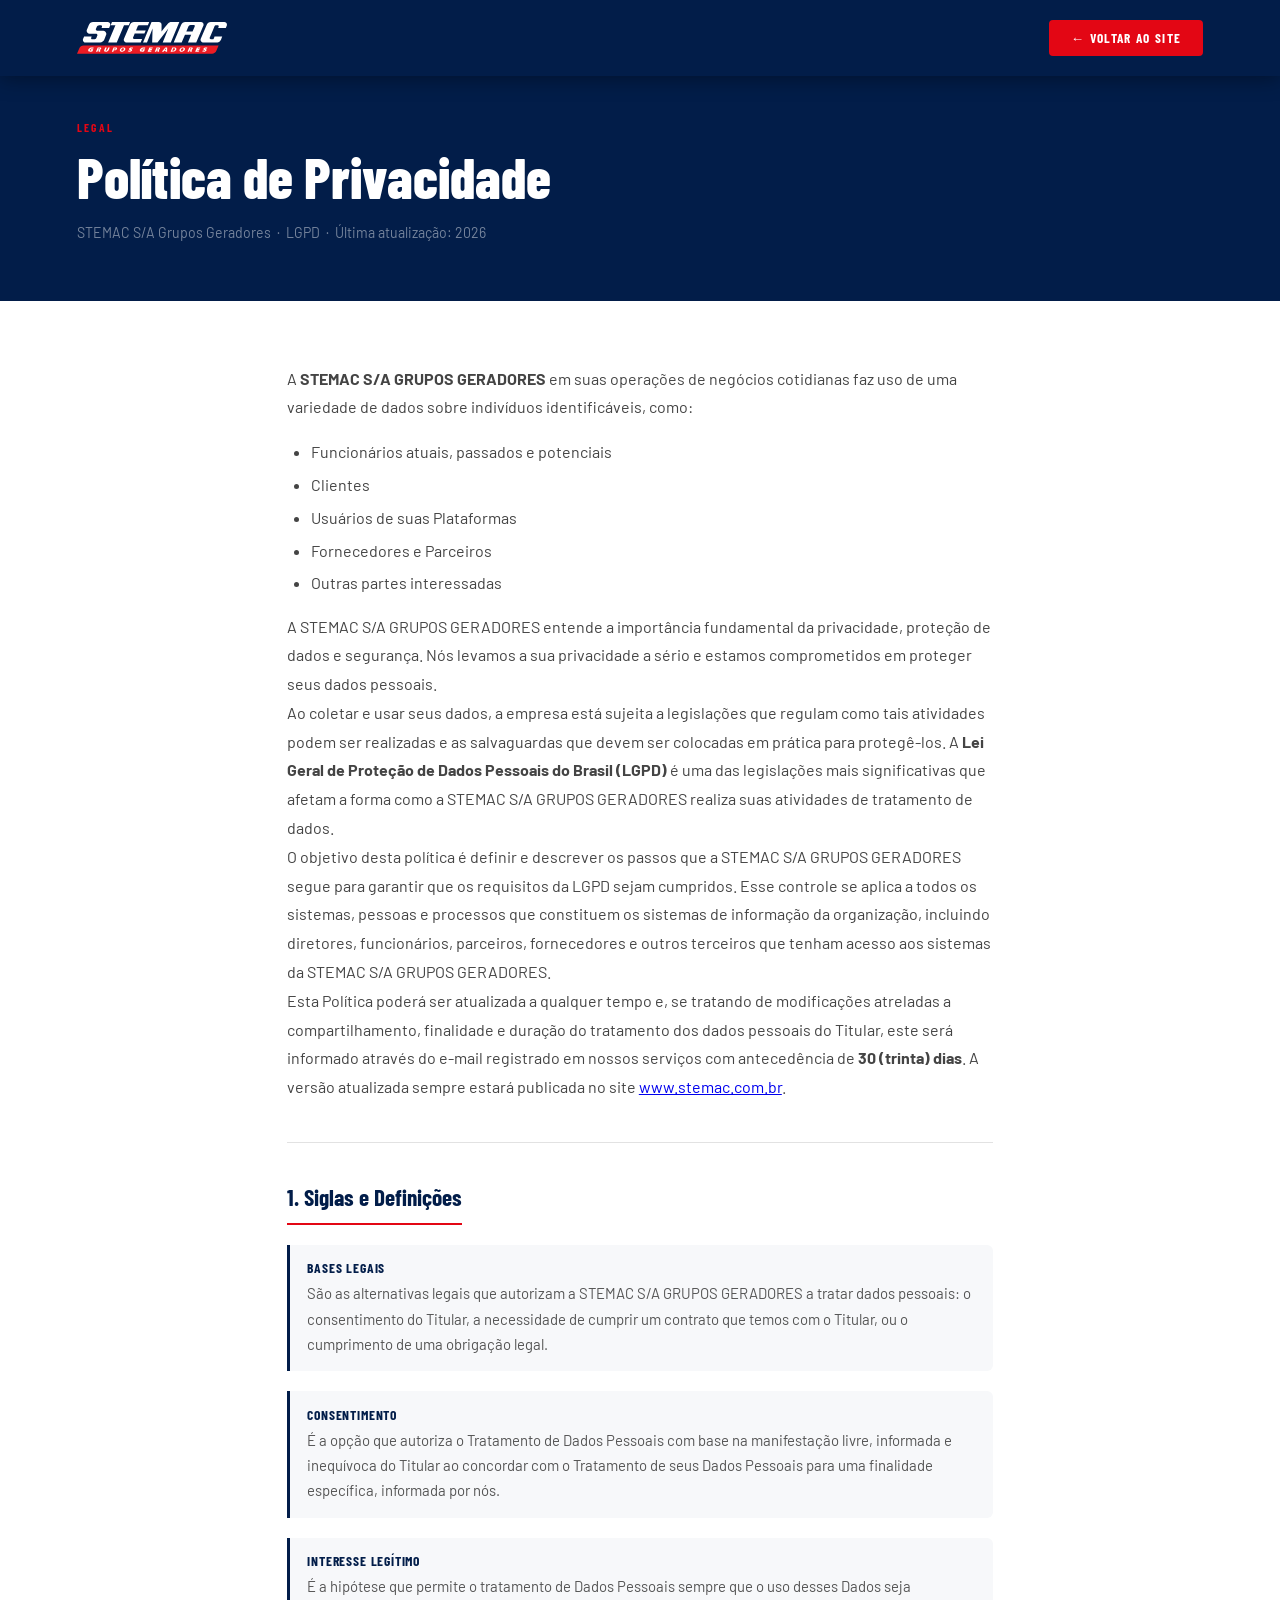
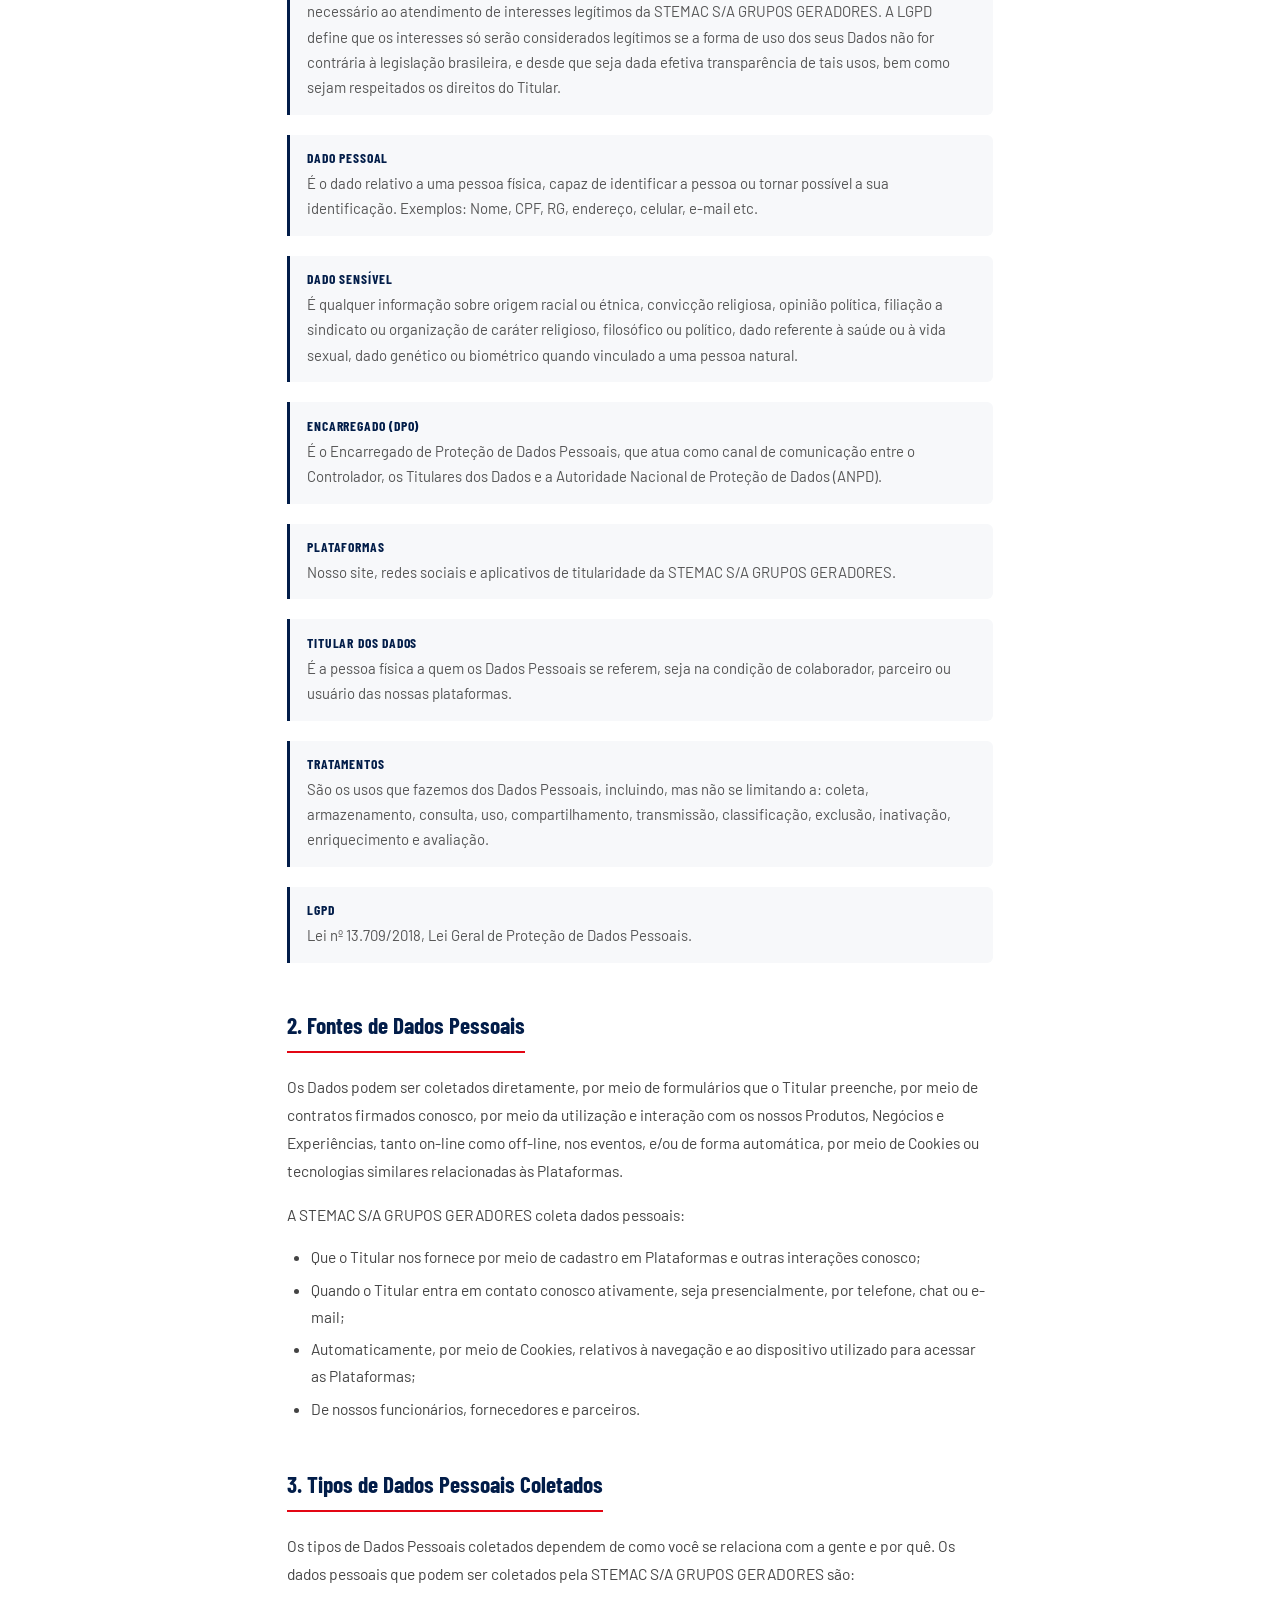
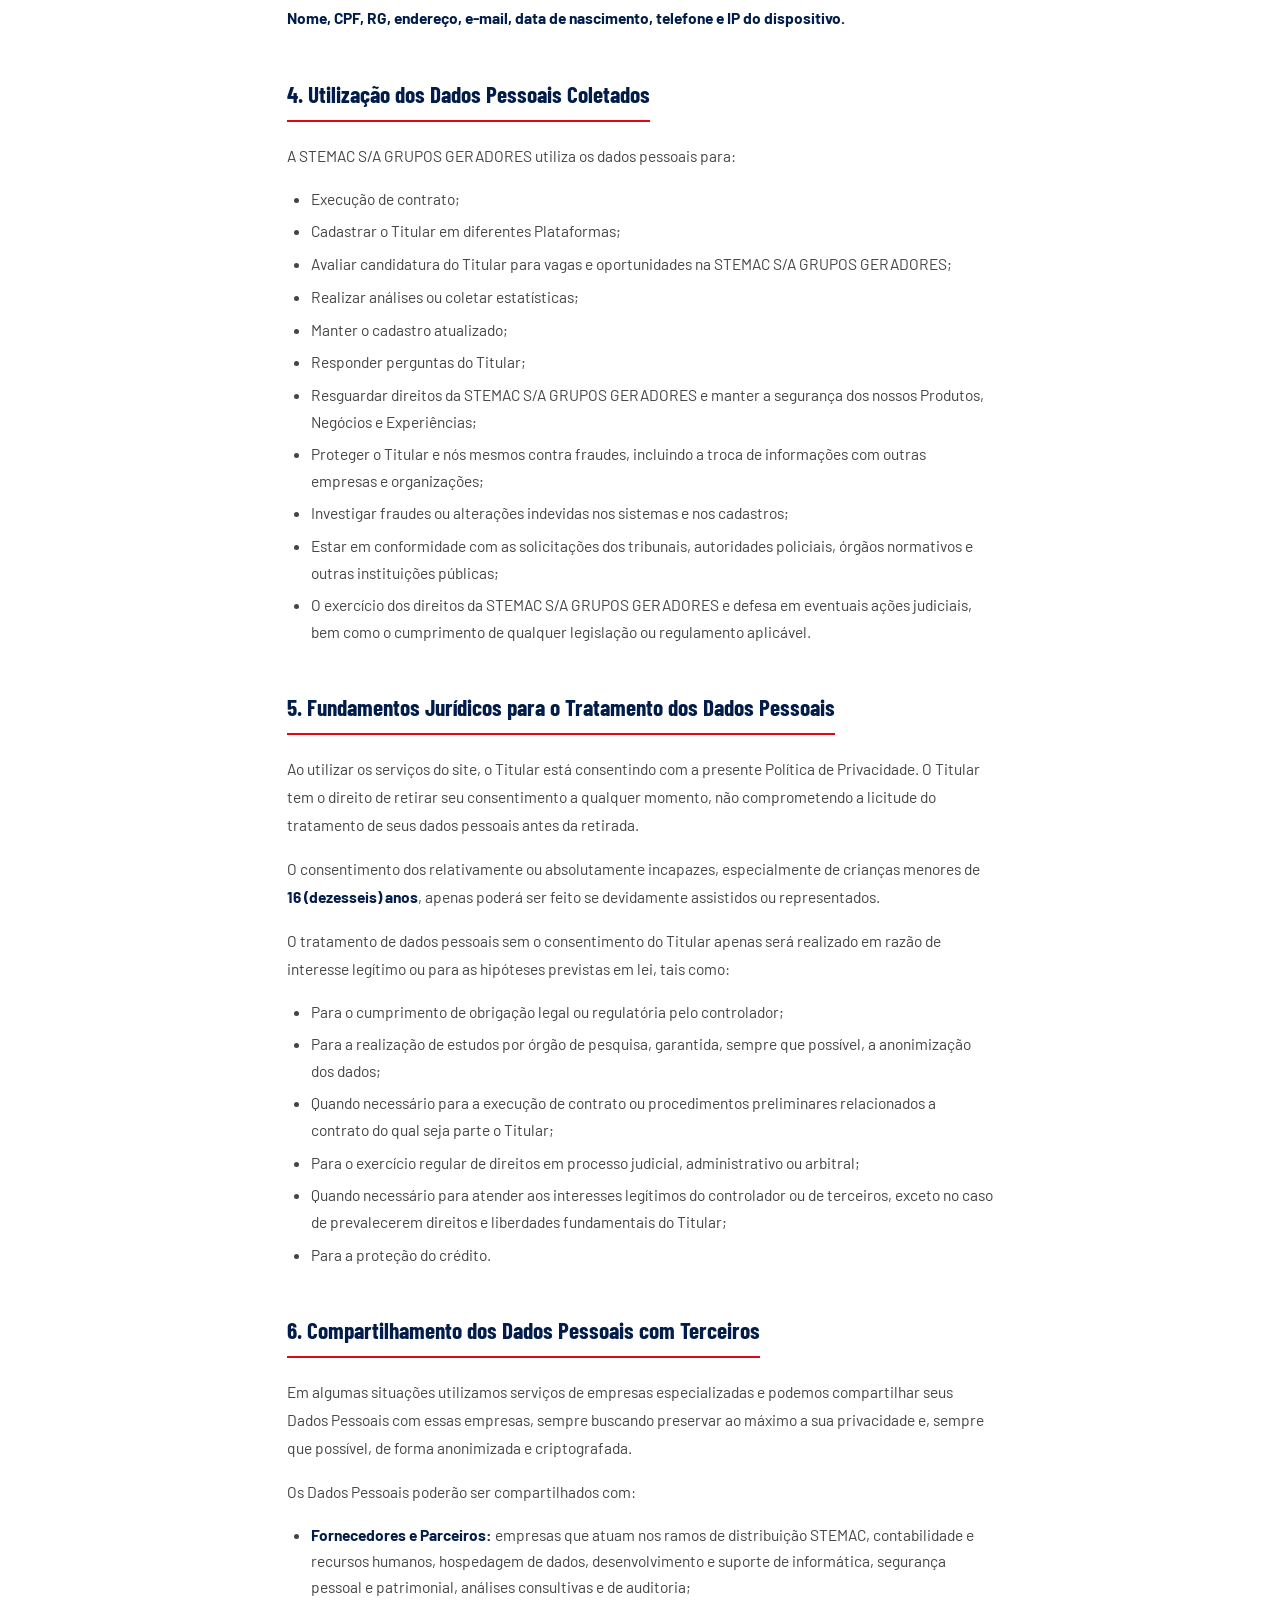
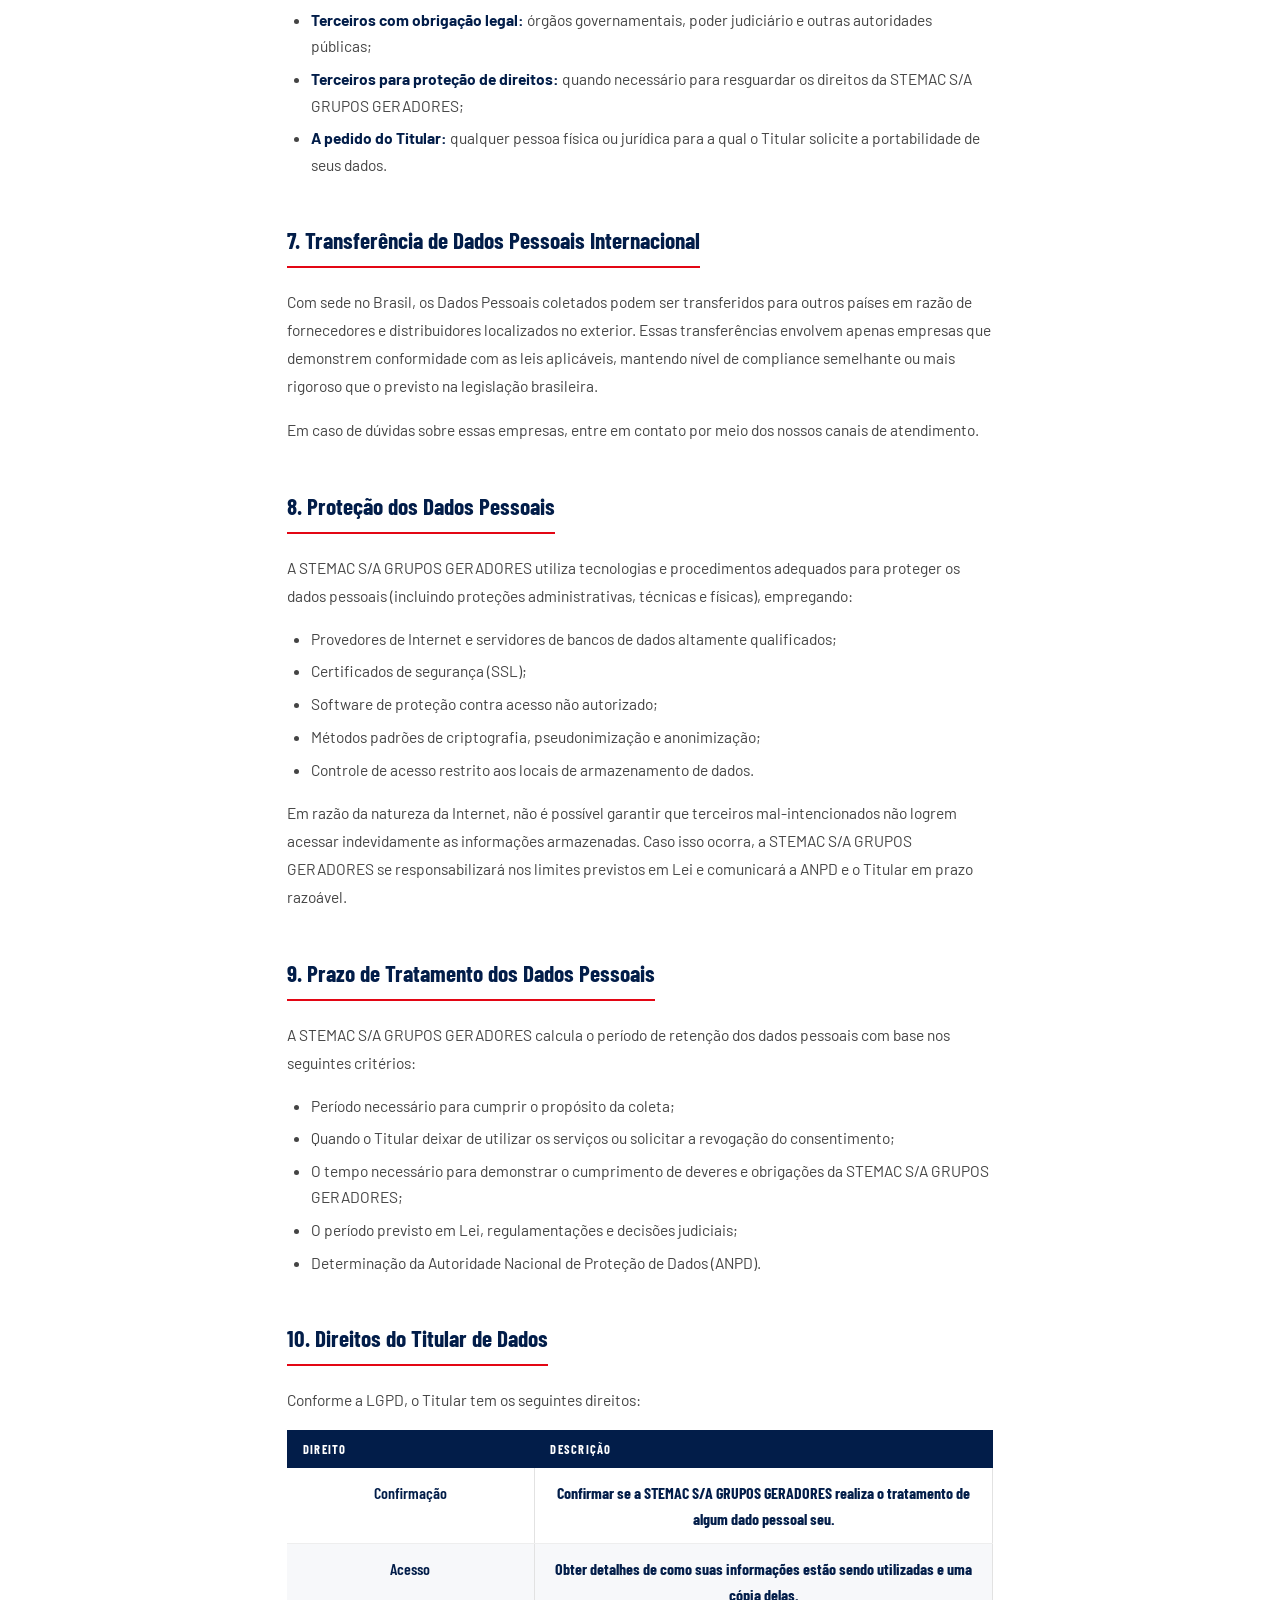
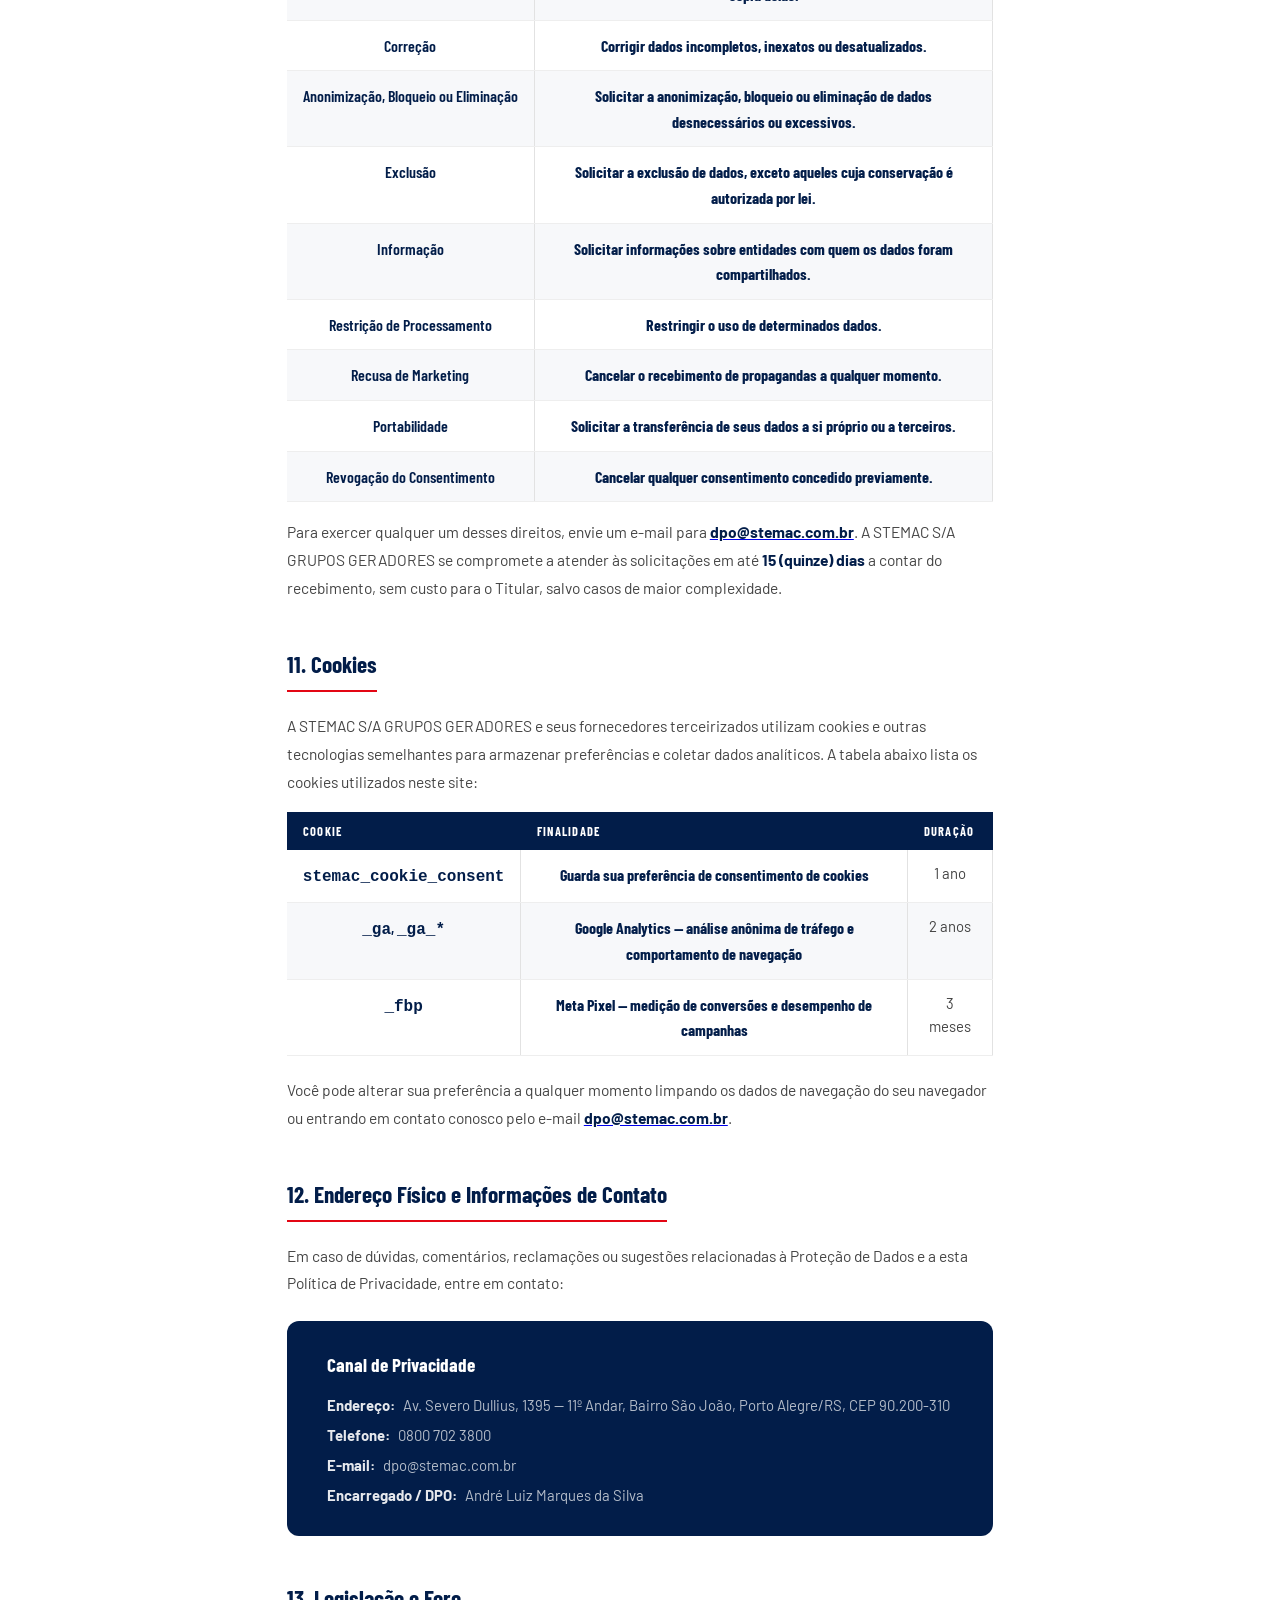
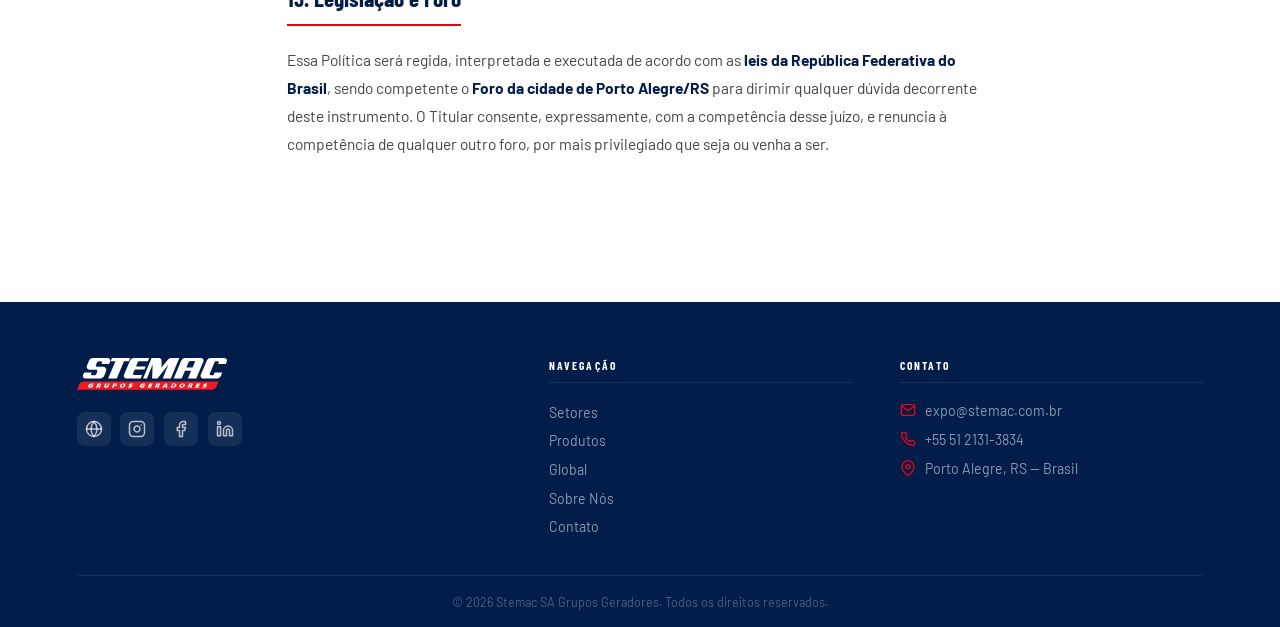
==== privacy-policy.html @ 6e77a03f "feat: add cookie consent banner, privacy policy page and UI refinements - Cookie consent banner (mul" ====
<!DOCTYPE html>
<html lang="pt-BR">
<head>
<meta charset="UTF-8"/>
<meta name="viewport" content="width=device-width,initial-scale=1.0"/>
<title>Política de Privacidade — Stemac SA Grupos Geradores</title>
<link rel="preconnect" href="https://fonts.googleapis.com"/>
<link rel="preconnect" href="https://fonts.gstatic.com" crossorigin/>
<link href="https://fonts.googleapis.com/css2?family=Barlow+Condensed:wght@400;600;700;800;900&family=Barlow:wght@300;400;500;600&display=swap" rel="stylesheet"/>
<link rel="stylesheet" href="styles.css"/>
<style>
  /* Privacy page specific styles */
  .pp-hero {
    background: var(--navy);
    padding: 120px 6% 60px;
  }
  .pp-hero-label {
    font-family: var(--fd);
    font-size: .72rem;
    font-weight: 700;
    letter-spacing: .2em;
    text-transform: uppercase;
    color: var(--red);
    margin-bottom: .75rem;
  }
  .pp-hero h1 {
    font-family: var(--fd);
    font-size: clamp(2rem, 5vw, 3.5rem);
    font-weight: 800;
    color: #fff;
    line-height: 1.1;
    margin-bottom: 1rem;
  }
  .pp-hero-meta {
    font-size: .88rem;
    color: rgba(255,255,255,.45);
  }

  .pp-content {
    max-width: 860px;
    margin: 0 auto;
    padding: 4rem 6% 6rem;
  }

  .pp-intro {
    font-size: 1rem;
    line-height: 1.8;
    color: #444;
    margin-bottom: 2.5rem;
    padding-bottom: 2.5rem;
    border-bottom: 1px solid var(--gbg);
  }
  .pp-intro ul {
    margin: 1rem 0 1rem 1.5rem;
  }
  .pp-intro ul li {
    margin-bottom: .35rem;
    line-height: 1.7;
  }

  .pp-section {
    margin-bottom: 3rem;
  }
  .pp-section h2 {
    font-family: var(--fd);
    font-size: 1.45rem;
    font-weight: 700;
    color: var(--navy);
    margin-bottom: 1.25rem;
    padding-bottom: .75rem;
    border-bottom: 2px solid var(--red);
    display: inline-block;
  }
  .pp-section p {
    font-size: .97rem;
    line-height: 1.8;
    color: #444;
    margin-bottom: 1rem;
  }
  .pp-section ul {
    margin: .75rem 0 1rem 1.5rem;
  }
  .pp-section ul li {
    font-size: .97rem;
    line-height: 1.7;
    color: #444;
    margin-bottom: .4rem;
  }
  .pp-section strong {
    color: var(--navy);
  }

  /* Definitions list */
  .pp-defs {
    display: flex;
    flex-direction: column;
    gap: 1.25rem;
  }
  .pp-def {
    background: #f7f8fa;
    border-left: 3px solid var(--navy);
    border-radius: 0 6px 6px 0;
    padding: .9rem 1.1rem;
  }
  .pp-def dt {
    font-family: var(--fd);
    font-size: .85rem;
    font-weight: 700;
    letter-spacing: .06em;
    text-transform: uppercase;
    color: var(--navy);
    margin-bottom: .3rem;
  }
  .pp-def dd {
    font-size: .93rem;
    line-height: 1.7;
    color: #555;
  }

  /* Rights table */
  .pp-table {
    width: 100%;
    border-collapse: collapse;
    font-size: .93rem;
    margin-top: 1rem;
  }
  .pp-table th {
    background: var(--navy);
    color: #fff;
    font-family: var(--fd);
    font-size: .78rem;
    font-weight: 700;
    letter-spacing: .1em;
    text-transform: uppercase;
    padding: .75rem 1rem;
    text-align: left;
  }
  .pp-table td {
    padding: .75rem 1rem;
    border-bottom: 1px solid #eee;
    color: #444;
    line-height: 1.6;
    vertical-align: top;
  }
  .pp-table tr:nth-child(even) td { background: #f7f8fa; }
  .pp-table td:first-child {
    font-weight: 600;
    color: var(--navy);
    white-space: nowrap;
  }

  /* Contact box */
  .pp-contact-box {
    background: var(--navy);
    color: #fff;
    border-radius: 12px;
    padding: 2rem 2.5rem;
    margin-top: 1.5rem;
  }
  .pp-contact-box h3 {
    font-family: var(--fd);
    font-size: 1.2rem;
    font-weight: 700;
    margin-bottom: 1.25rem;
    color: #fff;
  }
  .pp-contact-rows {
    display: flex;
    flex-direction: column;
    gap: .75rem;
  }
  .pp-contact-row {
    display: flex;
    align-items: baseline;
    gap: .5rem;
    font-size: .93rem;
    color: rgba(255,255,255,.7);
  }
  .pp-contact-row strong {
    color: rgba(255,255,255,.9);
    white-space: nowrap;
  }
  .pp-contact-row a {
    color: rgba(255,255,255,.7);
    text-decoration: none;
    transition: color .2s;
  }
  .pp-contact-row a:hover { color: #fff; }

  /* Back link */
  .pp-back {
    display: inline-flex;
    align-items: center;
    gap: .4rem;
    font-size: .88rem;
    font-weight: 600;
    color: rgba(255,255,255,.55);
    text-decoration: none;
    transition: color .2s;
    margin-bottom: 2rem;
  }
  .pp-back:hover { color: #fff; }
  .pp-back svg { flex-shrink: 0; }

  @media (max-width: 768px) {
    .pp-contact-box { padding: 1.5rem; }
    .pp-table { font-size: .83rem; }
    .pp-table th, .pp-table td { padding: .6rem .75rem; }
    .pp-table td:first-child { white-space: normal; }
  }
</style>
</head>
<body>

<!-- NAV -->
<nav>
  <a href="index.html" class="nav-logo-link">
    <img src="assets/logo/logo-white.svg" alt="STEMAC" style="display:block;height:32px;width:auto;">
  </a>
  <a href="index.html" class="btn btn-primary" style="font-size:.83rem;padding:.5rem 1.25rem;">
    ← Voltar ao Site
  </a>
</nav>

<!-- HERO -->
<div class="pp-hero">
  <div class="pp-hero-label">Legal</div>
  <h1>Política de Privacidade</h1>
  <p class="pp-hero-meta">STEMAC S/A Grupos Geradores &nbsp;·&nbsp; LGPD &nbsp;·&nbsp; Última atualização: 2026</p>
</div>

<!-- CONTENT -->
<div class="pp-content">

  <!-- Intro -->
  <div class="pp-intro">
    <p>A <strong>STEMAC S/A GRUPOS GERADORES</strong> em suas operações de negócios cotidianas faz uso de uma variedade de dados sobre indivíduos identificáveis, como:</p>
    <ul>
      <li>Funcionários atuais, passados e potenciais</li>
      <li>Clientes</li>
      <li>Usuários de suas Plataformas</li>
      <li>Fornecedores e Parceiros</li>
      <li>Outras partes interessadas</li>
    </ul>
    <p>A STEMAC S/A GRUPOS GERADORES entende a importância fundamental da privacidade, proteção de dados e segurança. Nós levamos a sua privacidade a sério e estamos comprometidos em proteger seus dados pessoais.</p>
    <p>Ao coletar e usar seus dados, a empresa está sujeita a legislações que regulam como tais atividades podem ser realizadas e as salvaguardas que devem ser colocadas em prática para protegê-los. A <strong>Lei Geral de Proteção de Dados Pessoais do Brasil (LGPD)</strong> é uma das legislações mais significativas que afetam a forma como a STEMAC S/A GRUPOS GERADORES realiza suas atividades de tratamento de dados.</p>
    <p>O objetivo desta política é definir e descrever os passos que a STEMAC S/A GRUPOS GERADORES segue para garantir que os requisitos da LGPD sejam cumpridos. Esse controle se aplica a todos os sistemas, pessoas e processos que constituem os sistemas de informação da organização, incluindo diretores, funcionários, parceiros, fornecedores e outros terceiros que tenham acesso aos sistemas da STEMAC S/A GRUPOS GERADORES.</p>
    <p>Esta Política poderá ser atualizada a qualquer tempo e, se tratando de modificações atreladas a compartilhamento, finalidade e duração do tratamento dos dados pessoais do Titular, este será informado através do e-mail registrado em nossos serviços com antecedência de <strong>30 (trinta) dias</strong>. A versão atualizada sempre estará publicada no site <a href="https://www.stemac.com.br" target="_blank" rel="noopener">www.stemac.com.br</a>.</p>
  </div>

  <!-- 1. Siglas e Definições -->
  <div class="pp-section">
    <h2>1. Siglas e Definições</h2>
    <dl class="pp-defs">
      <div class="pp-def">
        <dt>Bases Legais</dt>
        <dd>São as alternativas legais que autorizam a STEMAC S/A GRUPOS GERADORES a tratar dados pessoais: o consentimento do Titular, a necessidade de cumprir um contrato que temos com o Titular, ou o cumprimento de uma obrigação legal.</dd>
      </div>
      <div class="pp-def">
        <dt>Consentimento</dt>
        <dd>É a opção que autoriza o Tratamento de Dados Pessoais com base na manifestação livre, informada e inequívoca do Titular ao concordar com o Tratamento de seus Dados Pessoais para uma finalidade específica, informada por nós.</dd>
      </div>
      <div class="pp-def">
        <dt>Interesse Legítimo</dt>
        <dd>É a hipótese que permite o tratamento de Dados Pessoais sempre que o uso desses Dados seja necessário ao atendimento de interesses legítimos da STEMAC S/A GRUPOS GERADORES. A LGPD define que os interesses só serão considerados legítimos se a forma de uso dos seus Dados não for contrária à legislação brasileira, e desde que seja dada efetiva transparência de tais usos, bem como sejam respeitados os direitos do Titular.</dd>
      </div>
      <div class="pp-def">
        <dt>Dado Pessoal</dt>
        <dd>É o dado relativo a uma pessoa física, capaz de identificar a pessoa ou tornar possível a sua identificação. Exemplos: Nome, CPF, RG, endereço, celular, e-mail etc.</dd>
      </div>
      <div class="pp-def">
        <dt>Dado Sensível</dt>
        <dd>É qualquer informação sobre origem racial ou étnica, convicção religiosa, opinião política, filiação a sindicato ou organização de caráter religioso, filosófico ou político, dado referente à saúde ou à vida sexual, dado genético ou biométrico quando vinculado a uma pessoa natural.</dd>
      </div>
      <div class="pp-def">
        <dt>Encarregado (DPO)</dt>
        <dd>É o Encarregado de Proteção de Dados Pessoais, que atua como canal de comunicação entre o Controlador, os Titulares dos Dados e a Autoridade Nacional de Proteção de Dados (ANPD).</dd>
      </div>
      <div class="pp-def">
        <dt>Plataformas</dt>
        <dd>Nosso site, redes sociais e aplicativos de titularidade da STEMAC S/A GRUPOS GERADORES.</dd>
      </div>
      <div class="pp-def">
        <dt>Titular dos Dados</dt>
        <dd>É a pessoa física a quem os Dados Pessoais se referem, seja na condição de colaborador, parceiro ou usuário das nossas plataformas.</dd>
      </div>
      <div class="pp-def">
        <dt>Tratamentos</dt>
        <dd>São os usos que fazemos dos Dados Pessoais, incluindo, mas não se limitando a: coleta, armazenamento, consulta, uso, compartilhamento, transmissão, classificação, exclusão, inativação, enriquecimento e avaliação.</dd>
      </div>
      <div class="pp-def">
        <dt>LGPD</dt>
        <dd>Lei nº 13.709/2018, Lei Geral de Proteção de Dados Pessoais.</dd>
      </div>
    </dl>
  </div>

  <!-- 2. Fontes de Dados Pessoais -->
  <div class="pp-section">
    <h2>2. Fontes de Dados Pessoais</h2>
    <p>Os Dados podem ser coletados diretamente, por meio de formulários que o Titular preenche, por meio de contratos firmados conosco, por meio da utilização e interação com os nossos Produtos, Negócios e Experiências, tanto on-line como off-line, nos eventos, e/ou de forma automática, por meio de Cookies ou tecnologias similares relacionadas às Plataformas.</p>
    <p>A STEMAC S/A GRUPOS GERADORES coleta dados pessoais:</p>
    <ul>
      <li>Que o Titular nos fornece por meio de cadastro em Plataformas e outras interações conosco;</li>
      <li>Quando o Titular entra em contato conosco ativamente, seja presencialmente, por telefone, chat ou e-mail;</li>
      <li>Automaticamente, por meio de Cookies, relativos à navegação e ao dispositivo utilizado para acessar as Plataformas;</li>
      <li>De nossos funcionários, fornecedores e parceiros.</li>
    </ul>
  </div>

  <!-- 3. Tipos de Dados Pessoais Coletados -->
  <div class="pp-section">
    <h2>3. Tipos de Dados Pessoais Coletados</h2>
    <p>Os tipos de Dados Pessoais coletados dependem de como você se relaciona com a gente e por quê. Os dados pessoais que podem ser coletados pela STEMAC S/A GRUPOS GERADORES são:</p>
    <p><strong>Nome, CPF, RG, endereço, e-mail, data de nascimento, telefone e IP do dispositivo.</strong></p>
  </div>

  <!-- 4. Utilização dos Dados Pessoais Coletados -->
  <div class="pp-section">
    <h2>4. Utilização dos Dados Pessoais Coletados</h2>
    <p>A STEMAC S/A GRUPOS GERADORES utiliza os dados pessoais para:</p>
    <ul>
      <li>Execução de contrato;</li>
      <li>Cadastrar o Titular em diferentes Plataformas;</li>
      <li>Avaliar candidatura do Titular para vagas e oportunidades na STEMAC S/A GRUPOS GERADORES;</li>
      <li>Realizar análises ou coletar estatísticas;</li>
      <li>Manter o cadastro atualizado;</li>
      <li>Responder perguntas do Titular;</li>
      <li>Resguardar direitos da STEMAC S/A GRUPOS GERADORES e manter a segurança dos nossos Produtos, Negócios e Experiências;</li>
      <li>Proteger o Titular e nós mesmos contra fraudes, incluindo a troca de informações com outras empresas e organizações;</li>
      <li>Investigar fraudes ou alterações indevidas nos sistemas e nos cadastros;</li>
      <li>Estar em conformidade com as solicitações dos tribunais, autoridades policiais, órgãos normativos e outras instituições públicas;</li>
      <li>O exercício dos direitos da STEMAC S/A GRUPOS GERADORES e defesa em eventuais ações judiciais, bem como o cumprimento de qualquer legislação ou regulamento aplicável.</li>
    </ul>
  </div>

  <!-- 5. Fundamentos Jurídicos -->
  <div class="pp-section">
    <h2>5. Fundamentos Jurídicos para o Tratamento dos Dados Pessoais</h2>
    <p>Ao utilizar os serviços do site, o Titular está consentindo com a presente Política de Privacidade. O Titular tem o direito de retirar seu consentimento a qualquer momento, não comprometendo a licitude do tratamento de seus dados pessoais antes da retirada.</p>
    <p>O consentimento dos relativamente ou absolutamente incapazes, especialmente de crianças menores de <strong>16 (dezesseis) anos</strong>, apenas poderá ser feito se devidamente assistidos ou representados.</p>
    <p>O tratamento de dados pessoais sem o consentimento do Titular apenas será realizado em razão de interesse legítimo ou para as hipóteses previstas em lei, tais como:</p>
    <ul>
      <li>Para o cumprimento de obrigação legal ou regulatória pelo controlador;</li>
      <li>Para a realização de estudos por órgão de pesquisa, garantida, sempre que possível, a anonimização dos dados;</li>
      <li>Quando necessário para a execução de contrato ou procedimentos preliminares relacionados a contrato do qual seja parte o Titular;</li>
      <li>Para o exercício regular de direitos em processo judicial, administrativo ou arbitral;</li>
      <li>Quando necessário para atender aos interesses legítimos do controlador ou de terceiros, exceto no caso de prevalecerem direitos e liberdades fundamentais do Titular;</li>
      <li>Para a proteção do crédito.</li>
    </ul>
  </div>

  <!-- 6. Compartilhamento -->
  <div class="pp-section">
    <h2>6. Compartilhamento dos Dados Pessoais com Terceiros</h2>
    <p>Em algumas situações utilizamos serviços de empresas especializadas e podemos compartilhar seus Dados Pessoais com essas empresas, sempre buscando preservar ao máximo a sua privacidade e, sempre que possível, de forma anonimizada e criptografada.</p>
    <p>Os Dados Pessoais poderão ser compartilhados com:</p>
    <ul>
      <li><strong>Fornecedores e Parceiros:</strong> empresas que atuam nos ramos de distribuição STEMAC, contabilidade e recursos humanos, hospedagem de dados, desenvolvimento e suporte de informática, segurança pessoal e patrimonial, análises consultivas e de auditoria;</li>
      <li><strong>Terceiros com obrigação legal:</strong> órgãos governamentais, poder judiciário e outras autoridades públicas;</li>
      <li><strong>Terceiros para proteção de direitos:</strong> quando necessário para resguardar os direitos da STEMAC S/A GRUPOS GERADORES;</li>
      <li><strong>A pedido do Titular:</strong> qualquer pessoa física ou jurídica para a qual o Titular solicite a portabilidade de seus dados.</li>
    </ul>
  </div>

  <!-- 7. Transferência Internacional -->
  <div class="pp-section">
    <h2>7. Transferência de Dados Pessoais Internacional</h2>
    <p>Com sede no Brasil, os Dados Pessoais coletados podem ser transferidos para outros países em razão de fornecedores e distribuidores localizados no exterior. Essas transferências envolvem apenas empresas que demonstrem conformidade com as leis aplicáveis, mantendo nível de compliance semelhante ou mais rigoroso que o previsto na legislação brasileira.</p>
    <p>Em caso de dúvidas sobre essas empresas, entre em contato por meio dos nossos canais de atendimento.</p>
  </div>

  <!-- 8. Proteção dos Dados -->
  <div class="pp-section">
    <h2>8. Proteção dos Dados Pessoais</h2>
    <p>A STEMAC S/A GRUPOS GERADORES utiliza tecnologias e procedimentos adequados para proteger os dados pessoais (incluindo proteções administrativas, técnicas e físicas), empregando:</p>
    <ul>
      <li>Provedores de Internet e servidores de bancos de dados altamente qualificados;</li>
      <li>Certificados de segurança (SSL);</li>
      <li>Software de proteção contra acesso não autorizado;</li>
      <li>Métodos padrões de criptografia, pseudonimização e anonimização;</li>
      <li>Controle de acesso restrito aos locais de armazenamento de dados.</li>
    </ul>
    <p>Em razão da natureza da Internet, não é possível garantir que terceiros mal-intencionados não logrem acessar indevidamente as informações armazenadas. Caso isso ocorra, a STEMAC S/A GRUPOS GERADORES se responsabilizará nos limites previstos em Lei e comunicará a ANPD e o Titular em prazo razoável.</p>
  </div>

  <!-- 9. Prazo de Tratamento -->
  <div class="pp-section">
    <h2>9. Prazo de Tratamento dos Dados Pessoais</h2>
    <p>A STEMAC S/A GRUPOS GERADORES calcula o período de retenção dos dados pessoais com base nos seguintes critérios:</p>
    <ul>
      <li>Período necessário para cumprir o propósito da coleta;</li>
      <li>Quando o Titular deixar de utilizar os serviços ou solicitar a revogação do consentimento;</li>
      <li>O tempo necessário para demonstrar o cumprimento de deveres e obrigações da STEMAC S/A GRUPOS GERADORES;</li>
      <li>O período previsto em Lei, regulamentações e decisões judiciais;</li>
      <li>Determinação da Autoridade Nacional de Proteção de Dados (ANPD).</li>
    </ul>
  </div>

  <!-- 10. Direitos do Titular -->
  <div class="pp-section">
    <h2>10. Direitos do Titular de Dados</h2>
    <p>Conforme a LGPD, o Titular tem os seguintes direitos:</p>
    <table class="pp-table">
      <thead>
        <tr>
          <th>Direito</th>
          <th>Descrição</th>
        </tr>
      </thead>
      <tbody>
        <tr>
          <td>Confirmação</td>
          <td>Confirmar se a STEMAC S/A GRUPOS GERADORES realiza o tratamento de algum dado pessoal seu.</td>
        </tr>
        <tr>
          <td>Acesso</td>
          <td>Obter detalhes de como suas informações estão sendo utilizadas e uma cópia delas.</td>
        </tr>
        <tr>
          <td>Correção</td>
          <td>Corrigir dados incompletos, inexatos ou desatualizados.</td>
        </tr>
        <tr>
          <td>Anonimização, Bloqueio ou Eliminação</td>
          <td>Solicitar a anonimização, bloqueio ou eliminação de dados desnecessários ou excessivos.</td>
        </tr>
        <tr>
          <td>Exclusão</td>
          <td>Solicitar a exclusão de dados, exceto aqueles cuja conservação é autorizada por lei.</td>
        </tr>
        <tr>
          <td>Informação</td>
          <td>Solicitar informações sobre entidades com quem os dados foram compartilhados.</td>
        </tr>
        <tr>
          <td>Restrição de Processamento</td>
          <td>Restringir o uso de determinados dados.</td>
        </tr>
        <tr>
          <td>Recusa de Marketing</td>
          <td>Cancelar o recebimento de propagandas a qualquer momento.</td>
        </tr>
        <tr>
          <td>Portabilidade</td>
          <td>Solicitar a transferência de seus dados a si próprio ou a terceiros.</td>
        </tr>
        <tr>
          <td>Revogação do Consentimento</td>
          <td>Cancelar qualquer consentimento concedido previamente.</td>
        </tr>
      </tbody>
    </table>
    <p style="margin-top:1rem;">Para exercer qualquer um desses direitos, envie um e-mail para <a href="mailto:dpo@stemac.com.br"><strong>dpo@stemac.com.br</strong></a>. A STEMAC S/A GRUPOS GERADORES se compromete a atender às solicitações em até <strong>15 (quinze) dias</strong> a contar do recebimento, sem custo para o Titular, salvo casos de maior complexidade.</p>
  </div>

  <!-- 11. Cookies -->
  <div class="pp-section">
    <h2>11. Cookies</h2>
    <p>A STEMAC S/A GRUPOS GERADORES e seus fornecedores terceirizados utilizam cookies e outras tecnologias semelhantes para armazenar preferências e coletar dados analíticos. A tabela abaixo lista os cookies utilizados neste site:</p>
    <table class="pp-table" style="margin-top:1rem;">
      <thead>
        <tr><th>Cookie</th><th>Finalidade</th><th>Duração</th></tr>
      </thead>
      <tbody>
        <tr>
          <td><code>stemac_cookie_consent</code></td>
          <td>Guarda sua preferência de consentimento de cookies</td>
          <td>1 ano</td>
        </tr>
        <tr>
          <td><code>_ga</code>, <code>_ga_*</code></td>
          <td>Google Analytics — análise anônima de tráfego e comportamento de navegação</td>
          <td>2 anos</td>
        </tr>
        <tr>
          <td><code>_fbp</code></td>
          <td>Meta Pixel — medição de conversões e desempenho de campanhas</td>
          <td>3 meses</td>
        </tr>
      </tbody>
    </table>
    <p style="margin-top:1.25rem;">Você pode alterar sua preferência a qualquer momento limpando os dados de navegação do seu navegador ou entrando em contato conosco pelo e-mail <a href="mailto:dpo@stemac.com.br"><strong>dpo@stemac.com.br</strong></a>.</p>
  </div>

  <!-- 12. Contato -->
  <div class="pp-section">
    <h2>12. Endereço Físico e Informações de Contato</h2>
    <p>Em caso de dúvidas, comentários, reclamações ou sugestões relacionadas à Proteção de Dados e a esta Política de Privacidade, entre em contato:</p>
    <div class="pp-contact-box">
      <h3>Canal de Privacidade</h3>
      <div class="pp-contact-rows">
        <div class="pp-contact-row">
          <strong>Endereço:</strong>
          <span>Av. Severo Dullius, 1395 — 11º Andar, Bairro São João, Porto Alegre/RS, CEP 90.200-310</span>
        </div>
        <div class="pp-contact-row">
          <strong>Telefone:</strong>
          <a href="tel:08007023800">0800 702 3800</a>
        </div>
        <div class="pp-contact-row">
          <strong>E-mail:</strong>
          <a href="mailto:dpo@stemac.com.br">dpo@stemac.com.br</a>
        </div>
        <div class="pp-contact-row">
          <strong>Encarregado / DPO:</strong>
          <span>André Luiz Marques da Silva</span>
        </div>
      </div>
    </div>
  </div>

  <!-- 13. Legislação e Foro -->
  <div class="pp-section">
    <h2>13. Legislação e Foro</h2>
    <p>Essa Política será regida, interpretada e executada de acordo com as <strong>leis da República Federativa do Brasil</strong>, sendo competente o <strong>Foro da cidade de Porto Alegre/RS</strong> para dirimir qualquer dúvida decorrente deste instrumento. O Titular consente, expressamente, com a competência desse juízo, e renuncia à competência de qualquer outro foro, por mais privilegiado que seja ou venha a ser.</p>
  </div>

</div><!-- /.pp-content -->

<!-- FOOTER -->
<footer>
  <div class="f-top">
    <div class="f-col f-col--brand">
      <a href="index.html" class="f-logo-link">
        <img src="assets/logo/logo-white.svg" alt="STEMAC" style="display:block;height:32px;width:auto;">
      </a>
      <div class="f-social">
        <a href="https://www.stemac.com.br" target="_blank" rel="noopener" title="Website" aria-label="Website">
          <svg width="18" height="18" viewBox="0 0 24 24" fill="none" stroke="currentColor" stroke-width="2" stroke-linecap="round" stroke-linejoin="round"><circle cx="12" cy="12" r="10"/><line x1="2" y1="12" x2="22" y2="12"/><path d="M12 2a15.3 15.3 0 0 1 4 10 15.3 15.3 0 0 1-4 10 15.3 15.3 0 0 1-4-10 15.3 15.3 0 0 1 4-10z"/></svg>
        </a>
        <a href="https://www.instagram.com/stemacoficial/" target="_blank" rel="noopener" title="Instagram" aria-label="Instagram">
          <svg width="18" height="18" viewBox="0 0 24 24" fill="none" stroke="currentColor" stroke-width="2" stroke-linecap="round" stroke-linejoin="round"><rect x="2" y="2" width="20" height="20" rx="5"/><path d="M16 11.37A4 4 0 1 1 12.63 8 4 4 0 0 1 16 11.37z"/><line x1="17.5" y1="6.5" x2="17.51" y2="6.5"/></svg>
        </a>
        <a href="https://web.facebook.com/stemacgruposgeradores" target="_blank" rel="noopener" title="Facebook" aria-label="Facebook">
          <svg width="18" height="18" viewBox="0 0 24 24" fill="none" stroke="currentColor" stroke-width="2" stroke-linecap="round" stroke-linejoin="round"><path d="M18 2h-3a5 5 0 0 0-5 5v3H7v4h3v8h4v-8h3l1-4h-4V7a1 1 0 0 1 1-1h3z"/></svg>
        </a>
        <a href="https://www.linkedin.com/company/stemac" target="_blank" rel="noopener" title="LinkedIn" aria-label="LinkedIn">
          <svg width="18" height="18" viewBox="0 0 24 24" fill="none" stroke="currentColor" stroke-width="2" stroke-linecap="round" stroke-linejoin="round"><path d="M16 8a6 6 0 0 1 6 6v7h-4v-7a2 2 0 0 0-2-2 2 2 0 0 0-2 2v7h-4v-7a6 6 0 0 1 6-6z"/><rect x="2" y="9" width="4" height="12"/><circle cx="4" cy="4" r="2"/></svg>
        </a>
      </div>
    </div>
    <div class="f-col">
      <h4 class="f-col-title">Navegação</h4>
      <ul class="f-nav">
        <li><a href="index.html#segments">Setores</a></li>
        <li><a href="index.html#products">Produtos</a></li>
        <li><a href="index.html#map-section">Global</a></li>
        <li><a href="index.html#about">Sobre Nós</a></li>
        <li><a href="index.html#contact">Contato</a></li>
      </ul>
    </div>
    <div class="f-col">
      <h4 class="f-col-title">Contato</h4>
      <ul class="f-contact">
        <li>
          <svg width="16" height="16" viewBox="0 0 24 24" fill="none" stroke="currentColor" stroke-width="2" stroke-linecap="round" stroke-linejoin="round"><path d="M4 4h16c1.1 0 2 .9 2 2v12c0 1.1-.9 2-2 2H4c-1.1 0-2-.9-2-2V6c0-1.1.9-2 2-2z"/><polyline points="22,6 12,13 2,6"/></svg>
          <a href="mailto:expo@stemac.com.br">expo@stemac.com.br</a>
        </li>
        <li>
          <svg width="16" height="16" viewBox="0 0 24 24" fill="none" stroke="currentColor" stroke-width="2" stroke-linecap="round" stroke-linejoin="round"><path d="M22 16.92v3a2 2 0 0 1-2.18 2 19.79 19.79 0 0 1-8.63-3.07 19.5 19.5 0 0 1-6-6 19.79 19.79 0 0 1-3.07-8.67A2 2 0 0 1 4.11 2h3a2 2 0 0 1 2 1.72 12.84 12.84 0 0 0 .7 2.81 2 2 0 0 1-.45 2.11L8.09 9.91a16 16 0 0 0 6 6l1.27-1.27a2 2 0 0 1 2.11-.45 12.84 12.84 0 0 0 2.81.7A2 2 0 0 1 22 16.92z"/></svg>
          <a href="tel:+555121313834">+55 51 2131-3834</a>
        </li>
        <li>
          <svg width="16" height="16" viewBox="0 0 24 24" fill="none" stroke="currentColor" stroke-width="2" stroke-linecap="round" stroke-linejoin="round"><path d="M21 10c0 7-9 13-9 13s-9-6-9-13a9 9 0 0 1 18 0z"/><circle cx="12" cy="10" r="3"/></svg>
          <span>Porto Alegre, RS &mdash; Brasil</span>
        </li>
      </ul>
    </div>
  </div>
  <div class="f-bottom">
    <div class="f-copy">&copy; 2026 Stemac SA Grupos Geradores. Todos os direitos reservados.</div>
  </div>
</footer>

</body>
</html>
---- styles.css ----
/* ============================================================
   VARIABLES & RESET
   ============================================================ */

:root {
  --navy: #021D49;
  --gbg:  #E2E2E2;
  --red:  #E30614;
  --redk: #b8040f;
  --fd:   'Barlow Condensed', sans-serif;
  --fb:   'Barlow', sans-serif;
}

*, *::before, *::after {
  box-sizing: border-box;
  margin: 0;
  padding: 0;
}

html { scroll-behavior: smooth; }

body {
  font-family: var(--fb);
  background: #fff;
  color: var(--navy);
  overflow-x: hidden;
}


/* ============================================================
   NAVIGATION
   ============================================================ */

nav {
  position: fixed;
  top: 0; left: 0; right: 0;
  z-index: 9000;
  background: var(--navy);
  display: flex;
  align-items: center;
  justify-content: space-between;
  padding: 0 6%;
  height: 76px;
  box-shadow: 0 2px 20px rgba(0,0,0,.4);
}

.nav-logo-link {
  display: flex;
  align-items: center;
  text-decoration: none;
  flex-shrink: 0;
}
.nav-logo-link svg { height: 52px; width: auto; }

.nav-links {
  display: flex;
  gap: 1.8rem;
  list-style: none;
}
.nav-links a {
  font-family: var(--fd);
  font-weight: 700;
  font-size: .95rem;
  letter-spacing: .1em;
  text-transform: uppercase;
  color: rgba(255,255,255,.7);
  text-decoration: none;
  transition: color .2s;
}
.nav-links a:hover { color: #fff; }

/* (nav-cta moved to .nav-cta-btn) */

.hamburger {
  display: none;
  flex-direction: column;
  gap: 5px;
  cursor: pointer;
  background: none;
  border: none;
  padding: 4px;
}
.hamburger span {
  display: block;
  width: 24px;
  height: 2px;
  background: #fff;
  border-radius: 4px;
}

.nav-overlay {
  display: none;
  position: fixed;
  inset: 0;
  background: rgba(0,0,0,.45);
  z-index: 98;
  opacity: 0;
  transition: opacity .25s ease;
}
.nav-overlay.open {
  display: block;
  opacity: 1;
}

/* Nav right group */
.nav-right {
  display: flex;
  align-items: center;
  gap: 1rem;
  flex-shrink: 0;
}

/* CTA button in header */
.nav-cta-btn {
  display: flex;
  align-items: center;
  background: var(--red);
  color: #fff !important;
  height: 37px;
  padding: 0 1.3rem;
  border: none;
  border-radius: 6px;
  font-family: var(--fd);
  font-weight: 700;
  font-size: .85rem;
  letter-spacing: .05em;
  text-transform: uppercase;
  text-decoration: none;
  transition: background .2s;
  white-space: nowrap;
  box-sizing: border-box;
}
.nav-cta-btn:hover { background: var(--redk); }

/* Language dropdown */
.lang-dropdown {
  position: relative;
}
.lang-globe-btn {
  display: flex;
  align-items: center;
  gap: .3rem;
  background: none;
  border: 1.5px solid rgba(255,255,255,.25);
  border-radius: 8px;
  padding: .4rem .55rem;
  cursor: pointer;
  color: rgba(255,255,255,.75);
  transition: color .2s, border-color .2s;
}
.lang-globe-btn:hover {
  color: #fff;
  border-color: rgba(255,255,255,.5);
}
.lang-chevron {
  transition: transform .2s;
}
.lang-dropdown.open .lang-chevron {
  transform: rotate(180deg);
}
.lang-menu {
  display: none;
  position: absolute;
  top: calc(100% + 8px);
  right: 0;
  background: #fff;
  border-radius: 10px;
  box-shadow: 0 8px 30px rgba(0,0,0,.18);
  min-width: 170px;
  padding: .4rem;
  z-index: 9999;
  animation: langMenuIn .15s ease-out;
}
@keyframes langMenuIn {
  from { opacity: 0; transform: translateY(-6px); }
  to   { opacity: 1; transform: translateY(0); }
}
.lang-dropdown.open .lang-menu {
  display: block;
}
.lang-option {
  display: flex;
  align-items: center;
  gap: .65rem;
  width: 100%;
  padding: .55rem .75rem;
  border: none;
  background: none;
  cursor: pointer;
  border-radius: 7px;
  font-family: var(--fb);
  font-size: .9rem;
  color: var(--navy);
  transition: background .15s;
}
.lang-option:hover {
  background: rgba(2,29,73,.06);
}
.lang-option.active {
  background: rgba(227,6,20,.08);
  font-weight: 600;
}
.lang-flag {
  width: 24px;
  height: 18px;
  border-radius: 3px;
  overflow: hidden;
  flex-shrink: 0;
  display: flex;
  align-items: center;
  justify-content: center;
}
.lang-flag svg {
  width: 100%;
  height: 100%;
  display: block;
}


/* ============================================================
   HERO
   ============================================================ */

#hero {
  min-height: 100vh;
  display: flex;
  align-items: center;
  position: relative;
  overflow: hidden;
  background: var(--navy);
  padding: 0 6%;
}

.hero-bg {
  position: absolute;
  inset: 0;
  background:
    radial-gradient(ellipse 80% 80% at 70% 50%, rgba(3,45,110,.6) 0%, transparent 70%),
    linear-gradient(135deg, #021D49 0%, #010e25 100%);
}

.hero-lines {
  position: absolute;
  inset: 0;
  background-image:
    linear-gradient(rgba(255,255,255,.04) 1px, transparent 1px),
    linear-gradient(90deg, rgba(255,255,255,.04) 1px, transparent 1px);
  background-size: 72px 72px;
}

.hero-circle {
  position: absolute;
  right: -10%;
  top: 50%;
  transform: translateY(-50%);
  width: 650px;
  height: 650px;
  border-radius: 50%;
  border: 1px solid rgba(255,255,255,.06);
  background: radial-gradient(circle, rgba(3,45,110,.5) 0%, transparent 70%);
}
.hero-circle::after {
  content: '';
  position: absolute;
  inset: 60px;
  border-radius: 50%;
  border: 1px solid rgba(227,6,20,.15);
}

.hero-stripe {
  position: absolute;
  left: 0; top: 0; bottom: 0;
  width: 5px;
  background: var(--red);
}

/* Layout */
.hero-layout {
  position: relative;
  z-index: 2;
  display: flex;
  align-items: center;
  gap: 3rem;
  width: 100%;
  padding-top: 76px;
}

.hero-content { flex: 1 1 0; min-width: 0; }

.hero-img-wrap {
  flex: 0 0 48%;
  max-width: 48%;
  display: flex;
  align-items: center;
  justify-content: flex-end;
  perspective: 800px;
  position: relative;
}
.hero-img {
  width: 100%;
  max-width: 600px;
  height: auto;
  display: block;
  filter: drop-shadow(0 24px 48px rgba(0,0,0,.5));
  transition: transform .4s ease;
}

/* Content */
.hero-eye {
  display: inline-flex;
  align-items: center;
  gap: .6rem;
  font-family: var(--fd);
  font-size: .8rem;
  font-weight: 700;
  letter-spacing: .22em;
  text-transform: uppercase;
  color: var(--red);
  margin-bottom: 1.4rem;
  opacity: 0;
  animation: fadeUp .6s .3s forwards;
}
.hero-eye::before {
  content: '';
  display: block;
  width: 32px;
  height: 2px;
  background: var(--red);
}

.hero-title {
  font-family: var(--fd);
  font-size: 64px;
  font-weight: 900;
  line-height: .95;
  text-transform: uppercase;
  color: #fff;
  margin-bottom: 1.5rem;
  opacity: 0;
  animation: fadeUp .6s .5s forwards;
}
.hero-title em { font-style: normal; color: var(--red); display: block; }

.hero-sub {
  font-size: 1.1rem;
  font-weight: 400;
  line-height: 1.75;
  color: rgba(255,255,255,.75);
  max-width: 500px;
  margin-bottom: 2.2rem;
  opacity: 0;
  animation: fadeUp .6s .7s forwards;
}

.hero-btns {
  display: flex;
  gap: 1rem;
  flex-wrap: wrap;
  opacity: 0;
  animation: fadeUp .6s .9s forwards;
}

.hero-stats {
  display: flex;
  gap: 2.5rem;
  margin-top: 3.5rem;
  opacity: 0;
  animation: fadeUp .6s 1.1s forwards;
}

.stat { text-align: center; position: relative; }
.stat::before {
  content: '';
  position: absolute;
  left: -1.25rem;
  top: 10%;
  height: 80%;
  width: 1px;
  background: rgba(255,255,255,.15);
}
.stat:first-child::before { display: none; }
.stat-n { font-family: var(--fd); font-size: 2.6rem; font-weight: 900; color: #fff; line-height: 1; }
.stat-n span:not(.stat-val) { color: var(--red); }
.stat-l {
  font-size: .74rem;
  font-weight: 500;
  letter-spacing: .12em;
  text-transform: uppercase;
  color: rgba(255,255,255,.5);
  margin-top: .3rem;
}


/* Scroll indicator */
.hero-scroll {
  position: absolute;
  bottom: 2rem;
  left: 50%;
  transform: translateX(-50%);
  display: flex;
  flex-direction: column;
  align-items: center;
  gap: .35rem;
  text-decoration: none;
  color: rgba(255,255,255,.45);
  transition: color .2s;
  z-index: 3;
}
.hero-scroll:hover { color: rgba(255,255,255,.85); }
.hero-scroll-label {
  font-family: var(--fd);
  font-size: .68rem;
  font-weight: 700;
  letter-spacing: .2em;
  text-transform: uppercase;
}
.hero-scroll-chevron {
  width: 22px;
  height: 22px;
  animation: scrollBounce 1.6s ease-in-out infinite;
}
@keyframes scrollBounce {
  0%, 100% { transform: translateY(0);    opacity: .45; }
  50%       { transform: translateY(6px); opacity: 1;   }
}


/* ============================================================
   BUTTONS
   ============================================================ */

.btn {
  font-family: var(--fd);
  font-size: .95rem;
  font-weight: 700;
  letter-spacing: .1em;
  text-transform: uppercase;
  text-decoration: none;
  padding: .8rem 1.5rem;
  border-radius: 4px;
  cursor: pointer;
  border: 2px solid transparent;
  transition: all .25s;
  display: inline-flex;
  align-items: center;
  gap: .5rem;
}
.btn-primary {
  background: var(--red);
  color: #fff;
  border-color: var(--red);
  justify-content: center;
}
.btn-primary:hover {
  background: var(--redk);
  transform: translateY(-2px);
  box-shadow: 0 8px 24px rgba(227,6,20,.4);
}
.btn-out {
  background: transparent;
  color: #fff;
  border-color: rgba(255,255,255,.4);
}
.btn-out:hover {
  border-color: #fff;
  background: rgba(255,255,255,.07);
  transform: translateY(-2px);
}


/* ============================================================
   SHARED SECTION STYLES
   ============================================================ */

section { padding: 6rem 6%; }

.s-label {
  display: inline-flex;
  align-items: center;
  gap: .6rem;
  font-family: var(--fd);
  font-size: .75rem;
  font-weight: 700;
  letter-spacing: .22em;
  text-transform: uppercase;
  color: var(--red);
  margin-bottom: .7rem;
}

.s-title {
  font-family: var(--fd);
  font-size: 3rem;
  font-weight: 900;
  text-transform: uppercase;
  color: var(--navy);
  line-height: 1.1;
  margin-bottom: .9rem;
  white-space: normal;
}

.s-desc {
  font-size: .97rem;
  font-weight: 400;
  line-height: 1.8;
  color: #555;
  max-width: 720px;
  margin-bottom: 2.8rem;
}

.reveal {
  opacity: 0;
  transform: translateY(28px);
  transition: opacity .7s ease, transform .7s ease;
}
.reveal.vis { opacity: 1; transform: none; }


/* ============================================================
   MARKET SEGMENTS
   ============================================================ */

#segments { background: #fff; }

/* Grid */
.seg-grid {
  display: grid;
  grid-template-columns: repeat(4, 1fr);
  gap: 1rem;
}

/* Card base */
.seg-card {
  position: relative;
  border-radius: 8px;
  overflow: hidden;
  min-height: 300px;
  cursor: pointer;
  outline: none;
}
.seg-card:focus-visible { box-shadow: 0 0 0 3px var(--red); }

/* Wide cards */
.seg-card:nth-child(1) { grid-column: span 2; min-height: 370px; }
.seg-card:nth-child(5) { grid-column: span 2; }
.seg-card:nth-child(7) { grid-column: span 2; }
.seg-card:nth-child(8) { grid-column: span 2; }

/* Background image layer */
.seg-card-bg {
  position: absolute;
  inset: 0;
  background-size: cover;
  background-position: center;
  filter: brightness(0.90);
  transition: transform 0.5s ease-out, filter 0.4s ease-out;
  z-index: 0;
}
.seg-card:hover .seg-card-bg,
.seg-card:focus-visible .seg-card-bg {
  transform: scale(1.06);
  filter: brightness(0.4);
}

/* Gradient overlay for legibility */
.seg-card::after {
  content: '';
  position: absolute;
  inset: 0;
  background: linear-gradient(to top, rgba(0,0,0,.75) 0%, rgba(0,0,0,.15) 55%, transparent 100%);
  z-index: 1;
  pointer-events: none;
}

/* Card body */
.seg-card-body {
  position: absolute;
  bottom: 0; left: 0; right: 0;
  z-index: 2;
  padding: 1.5rem;
  transition: transform 0.4s ease-out;
}
.seg-card:hover .seg-card-body,
.seg-card:focus-visible .seg-card-body { transform: translateY(-6px); }

/* Subtitle */
.seg-sub {
  display: block;
  font-family: var(--fd);
  font-size: .68rem;
  font-weight: 700;
  letter-spacing: .2em;
  text-transform: uppercase;
  color: #fff;
  margin-bottom: .5rem;
  opacity: 0;
  transform: translateY(8px);
  transition: opacity 0.3s ease-out, transform 0.3s ease-out;
}
.seg-card:hover .seg-sub,
.seg-card:focus-visible .seg-sub {
  opacity: 1;
  transform: translateY(0);
  transition-delay: 0s;
}

/* Accent line */
.seg-line {
  height: 2px;
  width: 0;
  background: var(--red);
  border-radius: 2px;
  margin-bottom: .75rem;
  transition: width 0.35s ease-out;
}
.seg-card:hover .seg-line,
.seg-card:focus-visible .seg-line { width: 28px; }

/* Title */
.seg-card-title {
  font-family: var(--fd);
  font-size: 1.8rem;
  font-weight: 800;
  text-transform: uppercase;
  color: #fff;
  line-height: 1.1;
  margin-bottom: .5rem;
}

/* Description */
.seg-card-desc {
  font-size: .85rem;
  font-weight: 400;
  line-height: 1.65;
  color: rgba(255,255,255,.8);
  margin: 0;
  opacity: 0;
  transform: translateY(8px);
  transition: opacity 0.3s ease-out 0.07s, transform 0.3s ease-out 0.07s;
}
.seg-card:hover .seg-card-desc,
.seg-card:focus-visible .seg-card-desc {
  opacity: 1;
  transform: translateY(0);
}

/* Segment placeholder backgrounds (replace with background-image when photos are ready) */
.seg-card--construction .seg-card-bg { background-image: url('assets/img/construction_01.webp'); }
.seg-card--industry     .seg-card-bg { background-image: url('assets/img/industry_02.webp'); }
.seg-card--datacenters  .seg-card-bg { background-image: url('assets/img/datacenters_03.webp'); }
.seg-card--hospitals    .seg-card-bg { background-image: url('assets/img/hospital_04.webp'); }
.seg-card--oilgas       .seg-card-bg { background-image: url('assets/img/oilgas-05.webp'); }
.seg-card--agriculture  .seg-card-bg { background-image: url('assets/img/agriculture_06.webp'); }
.seg-card--commercial   .seg-card-bg { background-image: url('assets/img/commercialpublic_08.webp'); }
.seg-card--telecoms     .seg-card-bg { background-image: url('assets/img/telecoms_07.webp'); }

/* Reduced motion */
@media (prefers-reduced-motion: reduce) {
  .seg-card-bg,
  .seg-card-body,
  .seg-sub,
  .seg-line,
  .seg-card-desc { transition: none !important; }
}

/* Tablet: 2 columns */
@media (max-width: 1023px) {
  .seg-grid { grid-template-columns: repeat(2, 1fr); }
  .seg-card:nth-child(1),
  .seg-card:nth-child(5),
  .seg-card:nth-child(7),
  .seg-card:nth-child(8) { grid-column: span 1; min-height: 300px; }

}

/* Mobile: 1 column */
@media (max-width: 639px) {
  .seg-grid { grid-template-columns: 1fr; }
  .seg-card { min-height: 260px !important; }
}


/* ============================================================
   PRODUCTS
   ============================================================ */

#products { background: #E6EBF1; }

.prod-layout {
  display: grid;
  grid-template-columns: 255px 1fr;
  gap: 2rem;
  align-items: start;
}

/* Filters sidebar */
.filters {
  background: #F7F8FC;
  border-radius: 8px;
  padding: 1.8rem 1.4rem;
  position: sticky;
  top: 92px;
}
.f-title {
  font-family: var(--fd);
  font-size: 1.05rem;
  font-weight: 700;
  letter-spacing: .1em;
  text-transform: uppercase;
  color: var(--navy);
  margin-bottom: 1.6rem;
  padding-bottom: .8rem;
  border-bottom: 1px solid rgba(2,29,73,.15);
}
.f-group { margin-bottom: 1.7rem; }
.f-glabel {
  font-family: var(--fd);
  font-size: .72rem;
  font-weight: 700;
  letter-spacing: .18em;
  text-transform: uppercase;
  color: var(--navy);
  margin-bottom: .8rem;
}

/* Radio */
.radio-row { display: flex; gap: .8rem; flex-wrap: wrap; }
.rlabel {
  display: flex;
  align-items: center;
  gap: .4rem;
  cursor: pointer;
  font-size: .9rem;
  color: rgba(2,29,73,.65);
  user-select: none;
}
.rlabel input { display: none; }
.rcircle {
  width: 15px;
  height: 15px;
  border-radius: 50%;
  border: 2px solid rgba(2,29,73,.3);
  flex-shrink: 0;
  display: flex;
  align-items: center;
  justify-content: center;
  transition: border-color .2s;
}
.rcircle::after {
  content: '';
  width: 5px;
  height: 5px;
  border-radius: 50%;
  background: var(--red);
  opacity: 0;
  transition: opacity .2s;
}
.rlabel input:checked ~ .rcircle { border-color: var(--red); }
.rlabel input:checked ~ .rcircle::after { opacity: 1; }
.rlabel input:checked ~ span { color: var(--navy); }

/* Range slider */
.slider-vals {
  display: flex;
  justify-content: space-between;
  font-size: .83rem;
  font-weight: 600;
  color: var(--navy);
  margin-bottom: .5rem;
}
input[type=range] {
  -webkit-appearance: none;
  appearance: none;
  width: 100%;
  height: 4px;
  border-radius: 4px;
  background: rgba(2,29,73,.15);
  outline: none;
  cursor: pointer;
}
input[type=range]::-webkit-slider-thumb {
  -webkit-appearance: none;
  width: 17px;
  height: 17px;
  border-radius: 50%;
  background: var(--red);
  cursor: pointer;
  box-shadow: 0 0 0 3px rgba(227,6,20,.25);
}
input[type=range]::-moz-range-thumb {
  width: 17px;
  height: 17px;
  border-radius: 50%;
  background: var(--red);
  cursor: pointer;
  border: none;
  box-shadow: 0 0 0 3px rgba(227,6,20,.25);
}
input[type=range]::-moz-range-progress {
  background: var(--red);
  height: 4px;
  border-radius: 4px;
}

/* Checkboxes */
.cb-list { display: flex; flex-direction: column; gap: .65rem; }
.cblabel {
  display: flex;
  align-items: center;
  gap: .5rem;
  cursor: pointer;
  font-size: .88rem;
  color: rgba(2,29,73,.6);
  user-select: none;
}
.cblabel:hover { color: var(--navy); }
.cblabel input { display: none; }
.cbbox {
  width: 15px;
  height: 15px;
  border-radius: 4px;
  border: 2px solid rgba(2,29,73,.25);
  flex-shrink: 0;
  display: flex;
  align-items: center;
  justify-content: center;
  transition: all .2s;
  font-size: .7rem;
  color: transparent;
}
.cblabel input:checked ~ .cbbox { background: var(--red); border-color: var(--red); color: #fff; }
.cblabel input:checked ~ span { color: var(--navy); }

/* Reset button */
.f-reset {
  width: 100%;
  padding: .55rem 1rem;
  background: transparent;
  color: rgba(2,29,73,.5);
  border: 1px solid rgba(2,29,73,.2);
  border-radius: 4px;
  font-family: var(--fd);
  font-size: .8rem;
  font-weight: 700;
  letter-spacing: .12em;
  text-transform: uppercase;
  cursor: pointer;
  transition: background .2s, color .2s, border-color .2s;
  display: flex;
  align-items: center;
  justify-content: center;
}
.f-reset:hover {
  background: rgba(2,29,73,.06);
  color: var(--navy);
  border-color: rgba(2,29,73,.35);
}

/* Results table */
.tbl-top { margin-bottom: .7rem; }
.res-count { font-size: .86rem; color: #777; }
.res-count strong { color: var(--navy); }
.tbl-wrap { overflow-x: auto; border-radius: 8px; box-shadow: 0 4px 28px rgba(2,29,73,.1); }

table { width: 100%; border-collapse: collapse; font-size: .9rem; }
thead tr.grp th {
  background: var(--navy);
  color: #fff;
  font-family: var(--fd);
  font-size: .95rem;
  font-weight: 700;
  letter-spacing: .06em;
  text-transform: uppercase;
  padding: .9rem 1rem;
  text-align: center;
  border-right: 1px solid rgba(255,255,255,.1);
}
thead tr.sub th {
  background: #0a2d6e;
  color: #fff;
  font-family: var(--fd);
  font-size: .8rem;
  font-weight: 600;
  letter-spacing: .08em;
  text-transform: uppercase;
  padding: .65rem .9rem;
  text-align: center;
  border-right: 1px solid rgba(255,255,255,.07);
}
tbody tr { border-bottom: 1px solid var(--gbg); transition: background .15s; }
tbody tr:nth-child(even) { background: #f7f8fb; }
tbody tr:hover { background: #eef1f9; }
tbody td {
  padding: .75rem 1rem;
  text-align: center;
  color: #333;
  border-right: 1px solid var(--gbg);
}
tbody td:first-child,
tbody td:nth-child(2) { font-family: var(--fd); font-size: 1rem; font-weight: 700; color: var(--navy); }

.pdf-btn {
  display: inline-flex;
  align-items: center;
  justify-content: center;
  background: var(--red);
  color: #fff;
  border-radius: 4px;
  padding: .35rem .5rem;
  text-decoration: none;
  transition: background .2s, transform .2s;
  line-height: 0;
}
.pdf-btn:hover { background: var(--redk); transform: scale(1.07); }
.no-res { text-align: center; padding: 2.5rem; color: #999; font-style: italic; }


/* Section CTA (below product table) */
.s-cta {
  margin-top: 4rem;
  display: flex;
  flex-direction: column;
  align-items: center;
  gap: 1.2rem;
  text-align: center;
}
.s-cta-title {
  font-family: var(--fd);
  font-size: 2rem;
  font-weight: 900;
  text-transform: uppercase;
  color: var(--navy);
  line-height: 1.1;
  margin: 0;
}


/* ============================================================
   MAP
   ============================================================ */

.about-banner {
  width: 100%;
  height: 380px;
  overflow: hidden;
}
.about-banner img {
  width: 100%;
  height: 100%;
  object-fit: cover;
  object-position: 50% 30%;
  display: block;
}
@media (max-width: 768px) {
  .about-banner { height: 280px; }
}

#map-section {
  background: var(--navy);
  position: relative;
}
#map-section .s-title { color: #fff; }
#map-section .s-desc  { color: rgba(255,255,255,.55); }

.map-header {
  text-align: center;
  display: flex;
  flex-direction: column;
  align-items: center;
}
.map-header .s-label { justify-content: center; }
.map-header .s-title { max-width: 640px; }
.map-header .s-desc  { max-width: 600px; }
.map-header .btn     { margin-bottom: 2.5rem; }

.continent-tabs { display: flex; gap: .5rem; flex-wrap: wrap; justify-content: center; margin-bottom: 1rem; }
.ctab {
  font-family: var(--fd);
  font-size: .75rem;
  font-weight: 700;
  letter-spacing: .1em;
  text-transform: uppercase;
  padding: .38rem 1rem;
  border-radius: 4px;
  cursor: pointer;
  border: 1px solid rgba(255,255,255,.2);
  color: rgba(255,255,255,.55);
  background: transparent;
  transition: all .2s;
}
.ctab:hover { color: #fff; border-color: rgba(255,255,255,.5); }
.ctab.active { background: var(--red); border-color: var(--red); color: #fff; }
.ctab { display: inline-flex; align-items: center; gap: .35rem; }
.ctab-chevron { flex-shrink: 0; transition: transform .2s; }
.ctab.active .ctab-chevron { transform: rotate(180deg); }

.chips { display: none; flex-wrap: wrap; gap: .45rem; justify-content: center; margin-bottom: 1.6rem; }
.chips.open { display: flex; }
.chip {
  font-family: var(--fd);
  font-size: .72rem;
  font-weight: 700;
  letter-spacing: .08em;
  text-transform: uppercase;
  padding: .28rem .75rem;
  border-radius: 4px;
  background: rgba(255,255,255,.07);
  border: 1px solid rgba(255,255,255,.15);
  color: rgba(255,255,255,.75);
  display: flex;
  align-items: center;
  gap: .4rem;
  transition: all .2s;
}
.chip:hover { background: rgba(255,255,255,.12); color: #fff; }
.cdot {
  width: 5px;
  height: 5px;
  border-radius: 50%;
  background: var(--red);
  flex-shrink: 0;
  animation: blink 2s infinite;
}

#world-map {
  width: 100%;
  height: 620px;
  border-radius: 16px;
  border: 1px solid rgba(255,255,255,.07);
  background: #0a1628;
  position: relative;
  z-index: 1;
}
#world-map svg { width: 100%; height: 100%; display: block; }

.country        { fill: #1a3a6e; stroke: #0d2550; stroke-width: .4px; }
.country.origin { fill: #8B0000; stroke: #0d2550; stroke-width: .4px; cursor: default; }
.country.active { fill: var(--red); cursor: pointer; }
.country.active:hover { fill: #ff2235; }

#map-tip {
  position: fixed;
  pointer-events: none;
  z-index: 9999;
  background: var(--navy);
  color: #fff;
  border-left: 3px solid var(--red);
  border-radius: 8px;
  padding: 10px 14px;
  min-width: 160px;
  box-shadow: 0 4px 20px rgba(0,0,0,.55);
  opacity: 0;
  transition: opacity .15s;
  font-family: var(--fb);
}
.tip-flag  { margin-bottom: 8px; line-height: 0; }
.tip-name  { font-family: var(--fd); font-size: 15px; font-weight: 800; letter-spacing: .03em; margin-bottom: 6px; }
.tip-label { font-size: 9px; font-weight: 700; letter-spacing: .14em; text-transform: uppercase; color: var(--red); margin-bottom: 5px; }
.tip-cities { display: flex; flex-wrap: wrap; gap: 3px; }
.tip-city {
  background: rgba(227,6,20,.22);
  border-radius: 4px;
  padding: 2px 7px;
  font-size: 11px;
  font-weight: 600;
  color: rgba(255,255,255,.9);
}


/* ============================================================
   ABOUT
   ============================================================ */

#about { background: #fff; }

.about-layout {
  display: grid;
  grid-template-columns: 1fr 1fr;
  gap: 4rem;
  align-items: start;
}
.about-text { position: sticky; top: 120px; }
.about-text .s-title    { color: var(--navy); }
.about-text .s-desc     { max-width: 100%; margin-bottom: 1.5rem; }
.about-text p           { font-size: .97rem; font-weight: 400; line-height: 1.9; color: #444; margin-bottom: 1.4rem; }
.about-text p:last-child { margin-bottom: 0; }
.about-cert-title { font-size: 1rem; font-weight: 700; color: var(--navy); text-transform: uppercase; letter-spacing: .08em; margin: 2rem 0 .6rem; }
.about-cert-link  { font-size: .9rem; font-weight: 600; color: var(--accent); text-decoration: none; }
.about-cert-link:hover { text-decoration: underline; }

.about-photos { display: grid; grid-template-columns: 1fr; gap: 1rem; }
.about-photo {
  aspect-ratio: 4/3;
  background: var(--gbg);
  border-radius: 8px;
  overflow: hidden;
  display: flex;
  align-items: center;
  justify-content: center;
  position: relative;
}
.about-photo img { width: 100%; height: 100%; object-fit: cover; display: block; }
.about-photo-placeholder {
  display: flex;
  flex-direction: column;
  align-items: center;
  justify-content: center;
  gap: .75rem;
  color: #aaa;
  font-family: var(--fd);
  font-size: .72rem;
  font-weight: 700;
  letter-spacing: .15em;
  text-transform: uppercase;
  width: 100%;
  height: 100%;
  padding: 1.5rem;
}
.about-photo-placeholder svg { opacity: .35; }


/* ============================================================
   CONTACT
   ============================================================ */

#contact { background: #E6EBF1; }

.contact-layout {
  display: grid;
  grid-template-columns: 1fr 1fr;
  gap: 4.5rem;
  align-items: start;
}

.cinfo .s-desc { margin-bottom: 2rem; }

.cdetail {
  display: flex;
  align-items: flex-start;
  gap: .9rem;
  margin-bottom: 1.3rem;
  padding-bottom: 1.3rem;
  border-bottom: 1px solid rgba(2,29,73,.1);
}
.cdetail:last-of-type { border-bottom: none; }

.cicon {
  width: 48px;
  height: 48px;
  background: var(--navy);
  border-radius: 50%;
  display: flex;
  align-items: center;
  justify-content: center;
  flex-shrink: 0;
}
.cicon svg { width: 22px; height: 22px; flex-shrink: 0; }

.cdetail-txt strong {
  display: block;
  font-family: var(--fd);
  font-size: .78rem;
  font-weight: 800;
  letter-spacing: .12em;
  text-transform: uppercase;
  color: var(--navy);
  margin-bottom: .3rem;
}
.cdetail-txt span { display: block; font-size: .88rem; color: #555; line-height: 1.6; }
.cdetail-txt a { color: var(--red); text-decoration: none; font-weight: 600; }
.cdetail-txt a:hover { text-decoration: underline; }

/* Form */
.cform {
  background: #fff;
  padding: 2.3rem;
  border-radius: 8px;
  box-shadow: 0 4px 28px rgba(2,29,73,.09);
}
.form-title {
  font-family: var(--fd);
  font-size: 1.5rem;
  font-weight: 800;
  text-transform: uppercase;
  color: var(--navy);
  margin-bottom: 1.6rem;
}
.form-row { display: grid; grid-template-columns: 1fr; gap: 0; }

.fg { margin-bottom: 1.1rem; display: flex; flex-direction: column; gap: .4rem; }
.fg.full { grid-column: 1 / -1; }

.fg label {
  font-family: var(--fd);
  font-size: .72rem;
  font-weight: 700;
  letter-spacing: .12em;
  text-transform: uppercase;
  color: var(--navy);
  display: flex;
  align-items: center;
  gap: .35rem;
}
.fg label i { font-size: .95rem; color: var(--red); line-height: 1; }

.fg input,
.fg select,
.fg textarea {
  width: 100%;
  padding: .75rem .9rem;
  border: 1.5px solid #dde2ec;
  border-radius: 8px;
  font-family: var(--fb);
  font-size: .92rem;
  color: #333;
  background: #fff;
  transition: border-color .2s, box-shadow .2s;
  outline: none;
  resize: none;
  -webkit-appearance: none;
  appearance: none;
}
.fg select {
  background-image: url("data:image/svg+xml,%3Csvg xmlns='http://www.w3.org/2000/svg' width='12' height='8' viewBox='0 0 12 8'%3E%3Cpath d='M1 1l5 5 5-5' stroke='%23021D49' stroke-width='1.5' fill='none' stroke-linecap='round'/%3E%3C/svg%3E");
  background-repeat: no-repeat;
  background-position: right .85rem center;
  padding-right: 2.2rem;
}
.fg input:focus,
.fg select:focus,
.fg textarea:focus { border-color: var(--navy); box-shadow: 0 0 0 3px rgba(2,29,73,.08); }

.fg input.err,
.fg select.err,
.fg textarea.err { border-color: var(--red); }

.emsg { font-size: .74rem; color: var(--red); display: none; align-items: center; gap: .25rem; }
.fg.has-err .emsg { display: flex; }

/* Phone dial */
.phone-wrap { position: relative; display: flex; gap: 0; }
.dial-btn {
  display: flex;
  align-items: center;
  gap: 6px;
  padding: 0 10px;
  border: 1.5px solid #dde2ec;
  border-right: none;
  border-radius: 8px 0 0 8px;
  background: #f5f6f9;
  cursor: pointer;
  white-space: nowrap;
  font-family: var(--fb);
  font-size: .88rem;
  font-weight: 600;
  color: #333;
  transition: background .2s, border-color .2s;
  user-select: none;
  min-width: 78px;
}
.dial-btn:hover { background: #eef0f5; border-color: #b0b8cc; }
.dial-btn svg.flag-svg { border-radius: 4px; flex-shrink: 0; display: block; }
.dial-btn .dial-code  { font-size: .82rem; color: #555; }
.dial-btn .dial-arrow { margin-left: auto; font-size: .6rem; color: #999; transition: transform .2s; }
.dial-btn.open .dial-arrow { transform: rotate(180deg); }

.dial-menu {
  display: none;
  position: absolute;
  top: calc(100% + 4px);
  left: 0;
  background: #fff;
  border: 1.5px solid #dde2ec;
  border-radius: 8px;
  box-shadow: 0 6px 24px rgba(2,29,73,.12);
  z-index: 500;
  min-width: 240px;
  overflow: hidden;
}
.dial-menu.show { display: block; }

.dial-item {
  display: flex;
  align-items: center;
  gap: 10px;
  padding: 7px 12px;
  cursor: pointer;
  font-family: var(--fb);
  font-size: .88rem;
  color: #333;
  transition: background .15s;
}
.dial-item:hover    { background: #f0f4ff; }
.dial-item.selected { background: #eef1f9; font-weight: 600; }
.dial-item svg.flag-svg { border-radius: 4px; flex-shrink: 0; }
.dial-item-name { flex: 1; font-size: .85rem; color: #555; }
.dial-item-code { font-size: .82rem; font-weight: 600; color: var(--navy); }

.phone-wrap input[type=tel] { border-radius: 0 8px 8px 0; flex: 1; border-left: none !important; }
.phone-wrap input[type=tel]:focus { border-color: var(--navy) !important; box-shadow: 0 0 0 3px rgba(2,29,73,.08); }

.btn-sub {
  width: 100%;
  padding: .95rem;
  background: var(--red);
  color: #fff;
  border: none;
  border-radius: 4px;
  font-family: var(--fd);
  font-size: 1.05rem;
  font-weight: 800;
  letter-spacing: .1em;
  text-transform: uppercase;
  cursor: pointer;
  transition: background .2s, transform .2s, box-shadow .2s;
  margin-top: .4rem;
}
.btn-sub:hover {
  background: var(--redk);
  transform: translateY(-2px);
  box-shadow: 0 8px 20px rgba(227,6,20,.35);
}

.fsuccess { display: none; text-align: center; padding: 2.5rem 1rem; }
.fsuccess.show { display: block; animation: fadeUp .5s forwards; }
.sico {
  width: 60px;
  height: 60px;
  background: #e8f5e9;
  border-radius: 50%;
  display: flex;
  align-items: center;
  justify-content: center;
  font-size: 1.7rem;
  margin: 0 auto 1rem;
}
.fsuccess h3 { font-family: var(--fd); font-size: 1.5rem; font-weight: 800; text-transform: uppercase; color: var(--navy); margin-bottom: .5rem; }
.fsuccess p  { color: #666; font-size: .92rem; }


/* ============================================================
   FOOTER
   ============================================================ */

footer {
  background: var(--navy);
  padding: 0 6%;
}

.f-top {
  display: grid;
  grid-template-columns: 1.4fr 1fr 1fr;
  gap: 3rem;
  padding: 3.5rem 0 2.5rem;
}

.f-col--brand { display: flex; flex-direction: column; gap: 1rem; }
.f-logo-link { display: flex; align-items: center; text-decoration: none; flex-shrink: 0; }
.f-tagline {
  font-size: .88rem;
  line-height: 1.6;
  color: rgba(255,255,255,.55);
  max-width: 320px;
}

.f-social { display: flex; align-items: center; gap: .6rem; margin-top: .4rem; }
.f-social a {
  display: flex;
  align-items: center;
  justify-content: center;
  width: 34px;
  height: 34px;
  border-radius: 8px;
  background: rgba(255,255,255,.08);
  color: rgba(255,255,255,.7);
  text-decoration: none;
  transition: background .2s, color .2s;
}
.f-social a:hover { background: var(--red); color: #fff; }

.f-col-title {
  font-family: var(--fd);
  font-size: .72rem;
  font-weight: 700;
  letter-spacing: .18em;
  text-transform: uppercase;
  color: #fff;
  margin-bottom: 1.2rem;
  padding-bottom: .6rem;
  border-bottom: 1px solid rgba(255,255,255,.1);
}

.f-nav { list-style: none; display: flex; flex-direction: column; gap: .6rem; }
.f-nav a {
  font-size: .88rem;
  color: rgba(255,255,255,.55);
  text-decoration: none;
  transition: color .2s;
}
.f-nav a:hover { color: #fff; }

.f-contact { list-style: none; display: flex; flex-direction: column; gap: .75rem; }
.f-contact li {
  display: flex;
  align-items: center;
  gap: .55rem;
  font-size: .88rem;
  color: rgba(255,255,255,.55);
}
.f-contact li svg { flex-shrink: 0; color: var(--red); }
.f-contact a {
  color: rgba(255,255,255,.55);
  text-decoration: none;
  transition: color .2s;
}
.f-contact a:hover { color: #fff; }

.f-bottom {
  border-top: 1px solid rgba(255,255,255,.08);
  padding: 1.2rem 0;
  text-align: center;
  display: flex;
  flex-direction: column;
  align-items: center;
  gap: .25rem;
}
.f-copy { font-size: .78rem; color: rgba(255,255,255,.3); }
.f-privacy-link {
  font-size: .78rem;
  color: rgba(255,255,255,.3);
  text-decoration: none;
  transition: color .2s;
  margin-top: .35rem;
  display: inline-block;
}
.f-privacy-link:hover { color: rgba(255,255,255,.7); }


/* ============================================================
   ANIMATIONS
   ============================================================ */

@keyframes fadeUp {
  from { opacity: 0; transform: translateY(22px); }
  to   { opacity: 1; transform: translateY(0); }
}

@keyframes blink {
  0%, 100% { opacity: 1; transform: scale(1); }
  50%       { opacity: .4; transform: scale(.75); }
}


/* ============================================================
   RESPONSIVE — 1024px
   ============================================================ */

@media (max-width: 1024px) {
  .prod-layout     { grid-template-columns: 210px 1fr; }
  .contact-layout  { grid-template-columns: 1fr; gap: 2.5rem; }
  .hero-img-wrap   { display: none; }
}


/* ============================================================
   RESPONSIVE — 900px
   ============================================================ */

@media (max-width: 900px) {
  .about-layout  { grid-template-columns: 1fr; gap: 2.5rem; align-items: center; }
  .about-text    { position: static; }
  .about-photos  { grid-template-columns: 1fr 1fr; }
}


/* ============================================================
   RESPONSIVE — 768px
   ============================================================ */

@media (max-width: 768px) {
  .nav-links {
    display: none;
    flex-direction: column;
    align-items: center;
    position: absolute;
    top: 76px; left: 0; right: 0;
    background: var(--navy);
    padding: 1.2rem 6%;
    gap: .9rem;
    border-top: 1px solid rgba(255,255,255,.08);
  }
  .nav-links.open { display: flex; }
  .nav-links a    { font-size: 1.1rem; }
  .hamburger      { display: flex; }
  .nav-cta-btn    { display: none; }

  section       { padding: 3.5rem 5%; }
  #hero         { padding: 0 5%; }
  footer        { padding-left: 5%; padding-right: 5%; }
  .f-top        { grid-template-columns: 1fr; gap: 2rem; }
  .f-col--brand,
  .f-top > *    { align-items: center; text-align: center; }
  .f-tagline    { max-width: 100%; }
  .f-contact    { align-items: center; }
  .f-social     { justify-content: center; }
  .f-copy       { text-align: center; }

  .prod-layout  { grid-template-columns: 1fr; }
  .filters      { position: static; }
  .form-row     { grid-template-columns: 1fr; }

  .hero-title   { font-size: 48px; }
  .s-title      { font-size: 36px; }
  .hero-circle  { display: none; }
  .hero-layout  { flex-direction: column; align-items: stretch; gap: 2rem; }
  .hero-img-wrap { display: none; }
  .hero-img      { width: 320px; }
  .hero-stats   { flex-wrap: wrap; gap: 1.5rem; }

  #world-map    { height: 300px; }

  /* Segment cards: apply hover state permanently on touch devices */
  .seg-card .seg-card-bg   { filter: brightness(0.4); }
  .seg-card .seg-card-body { transform: translateY(-6px); }
  .seg-sub       { opacity: 1; transform: translateY(0); }
  .seg-line      { width: 28px; }
  .seg-card-desc { opacity: 1; transform: translateY(0); }
}


/* ============================================================
   RESPONSIVE — 540px
   ============================================================ */

@media (max-width: 540px) {
  .about-photos { grid-template-columns: 1fr; }
}


/* ============================================================
   RESPONSIVE — 480px
   ============================================================ */

@media (max-width: 480px) {
  .hero-title { font-size: 38px; }
}

/* ============================================================
   COOKIE CONSENT BANNER
   ============================================================ */

.cookie-banner {
  position: fixed;
  bottom: 1.5rem;
  left: 50%;
  transform: translateX(-50%);
  z-index: 9999;
  display: flex;
  align-items: center;
  gap: 1.5rem;
  background: var(--navy);
  border: 1px solid rgba(255,255,255,.1);
  border-radius: 10px;
  padding: .9rem 1.25rem;
  max-width: 780px;
  width: calc(100% - 2rem);
  box-shadow: 0 8px 32px rgba(0,0,0,.35);
  opacity: 1;
  transition: opacity .35s, transform .35s;
}
.cookie-banner.cookie-banner--hidden {
  opacity: 0;
  pointer-events: none;
  transform: translateX(-50%) translateY(1rem);
}
.cookie-banner__msg {
  flex: 1;
  font-size: .82rem;
  color: rgba(255,255,255,.75);
  line-height: 1.5;
  margin: 0;
}
.cookie-banner__link {
  color: var(--red);
  text-decoration: none;
  margin-left: .35em;
  white-space: nowrap;
}
.cookie-banner__link:hover { text-decoration: underline; }
.cookie-banner__actions {
  display: flex;
  gap: .5rem;
  flex-shrink: 0;
}
.cookie-banner__btn {
  font-family: var(--fd);
  font-size: .78rem;
  font-weight: 700;
  letter-spacing: .06em;
  text-transform: uppercase;
  padding: .5rem 1rem;
  border-radius: 5px;
  cursor: pointer;
  border: none;
  transition: background .2s, color .2s, border-color .2s;
  white-space: nowrap;
}
.cookie-banner__btn--primary {
  background: var(--red);
  color: #fff;
}
.cookie-banner__btn--primary:hover { background: #c0111a; }
.cookie-banner__btn--ghost {
  background: transparent;
  color: rgba(255,255,255,.6);
  border: 1px solid rgba(255,255,255,.25);
}
.cookie-banner__btn--ghost:hover {
  border-color: rgba(255,255,255,.55);
  color: #fff;
}
@media (max-width: 600px) {
  .cookie-banner {
    flex-direction: column;
    align-items: flex-start;
    gap: .85rem;
    bottom: .75rem;
  }
  .cookie-banner__actions { align-self: flex-end; }
}
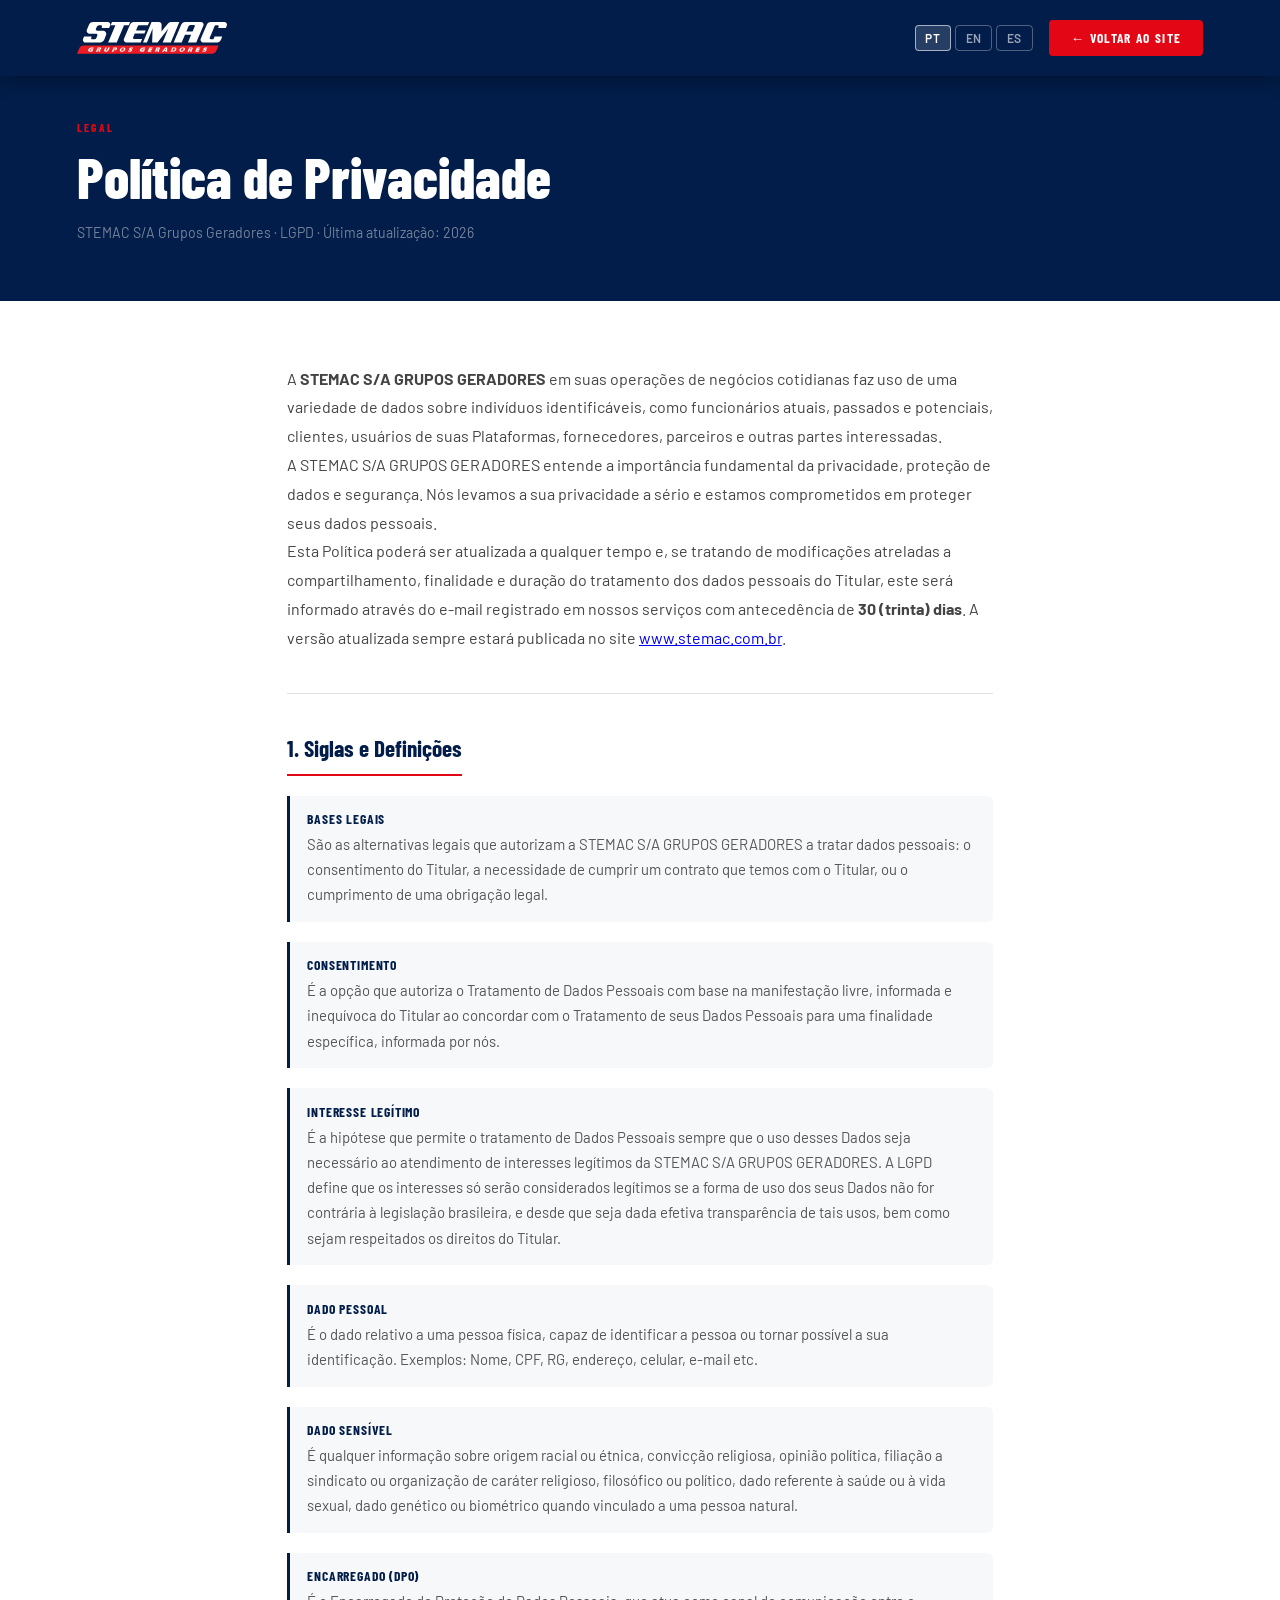
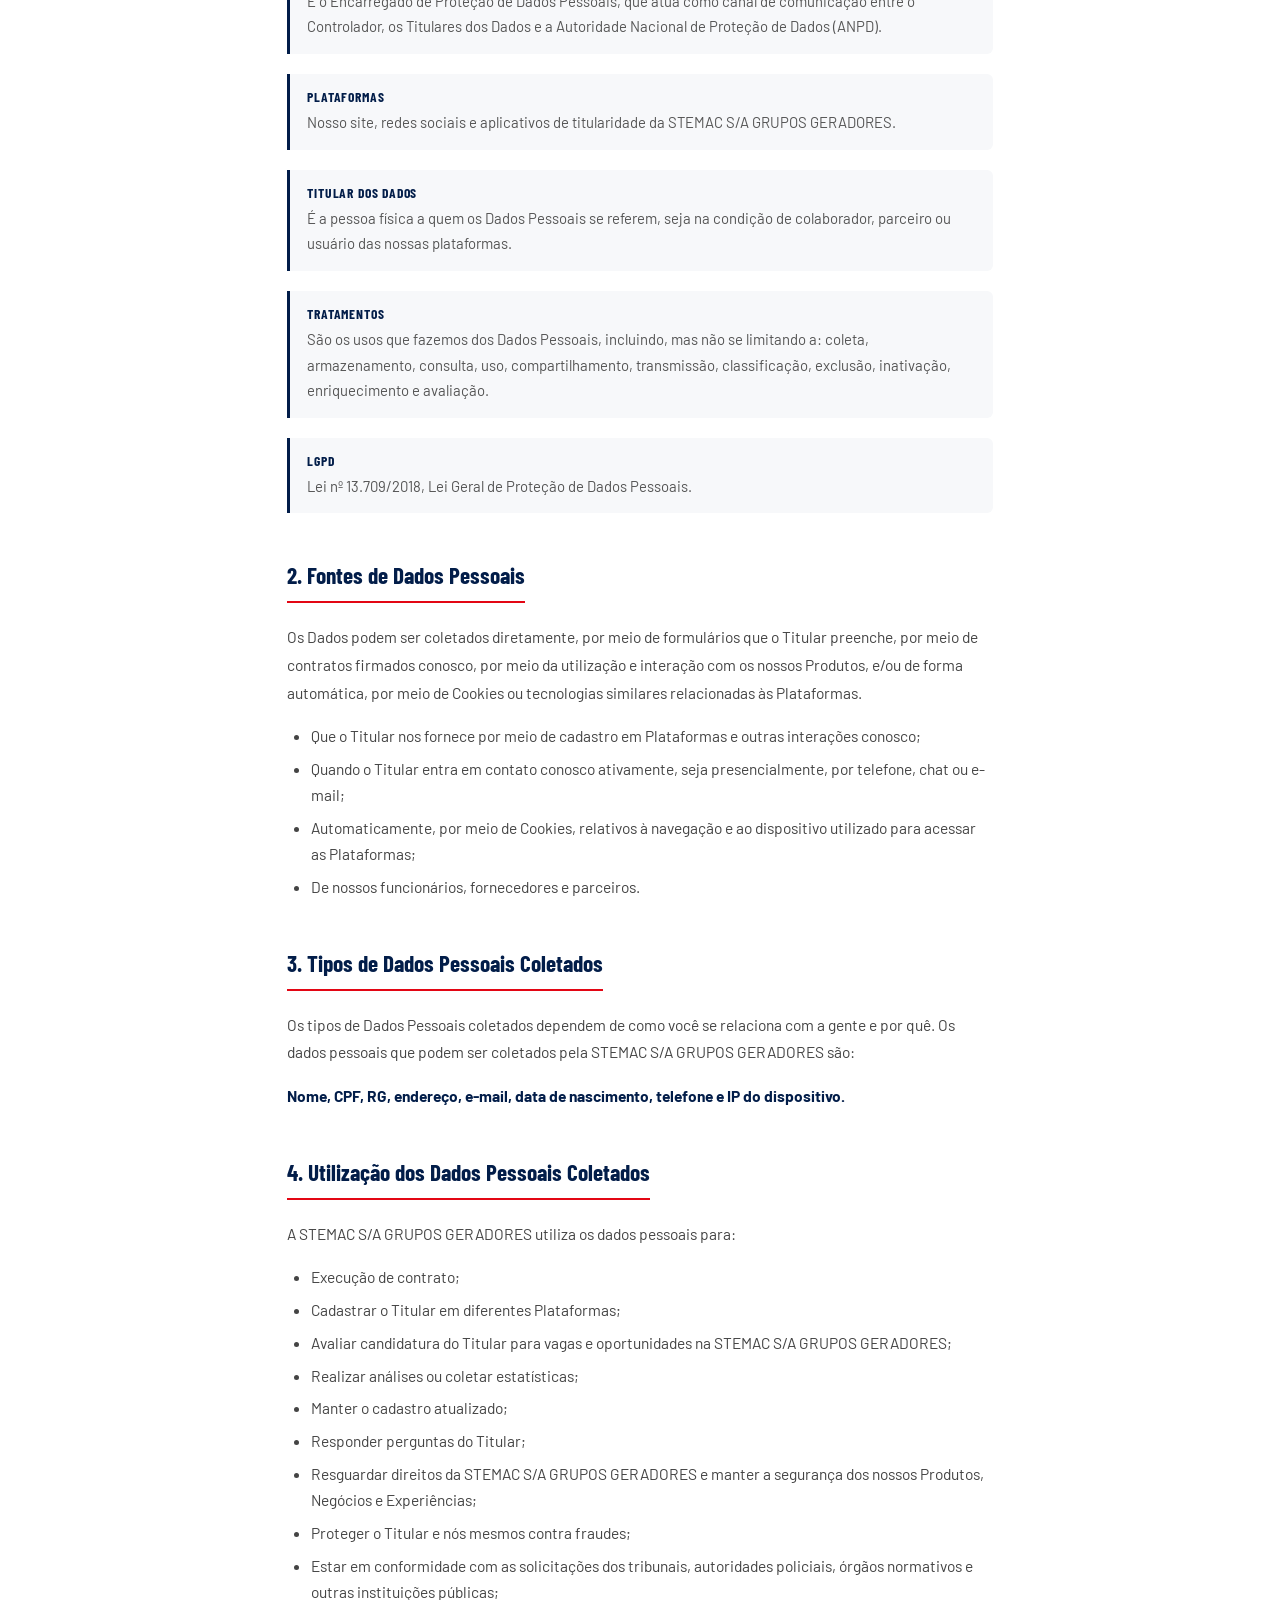
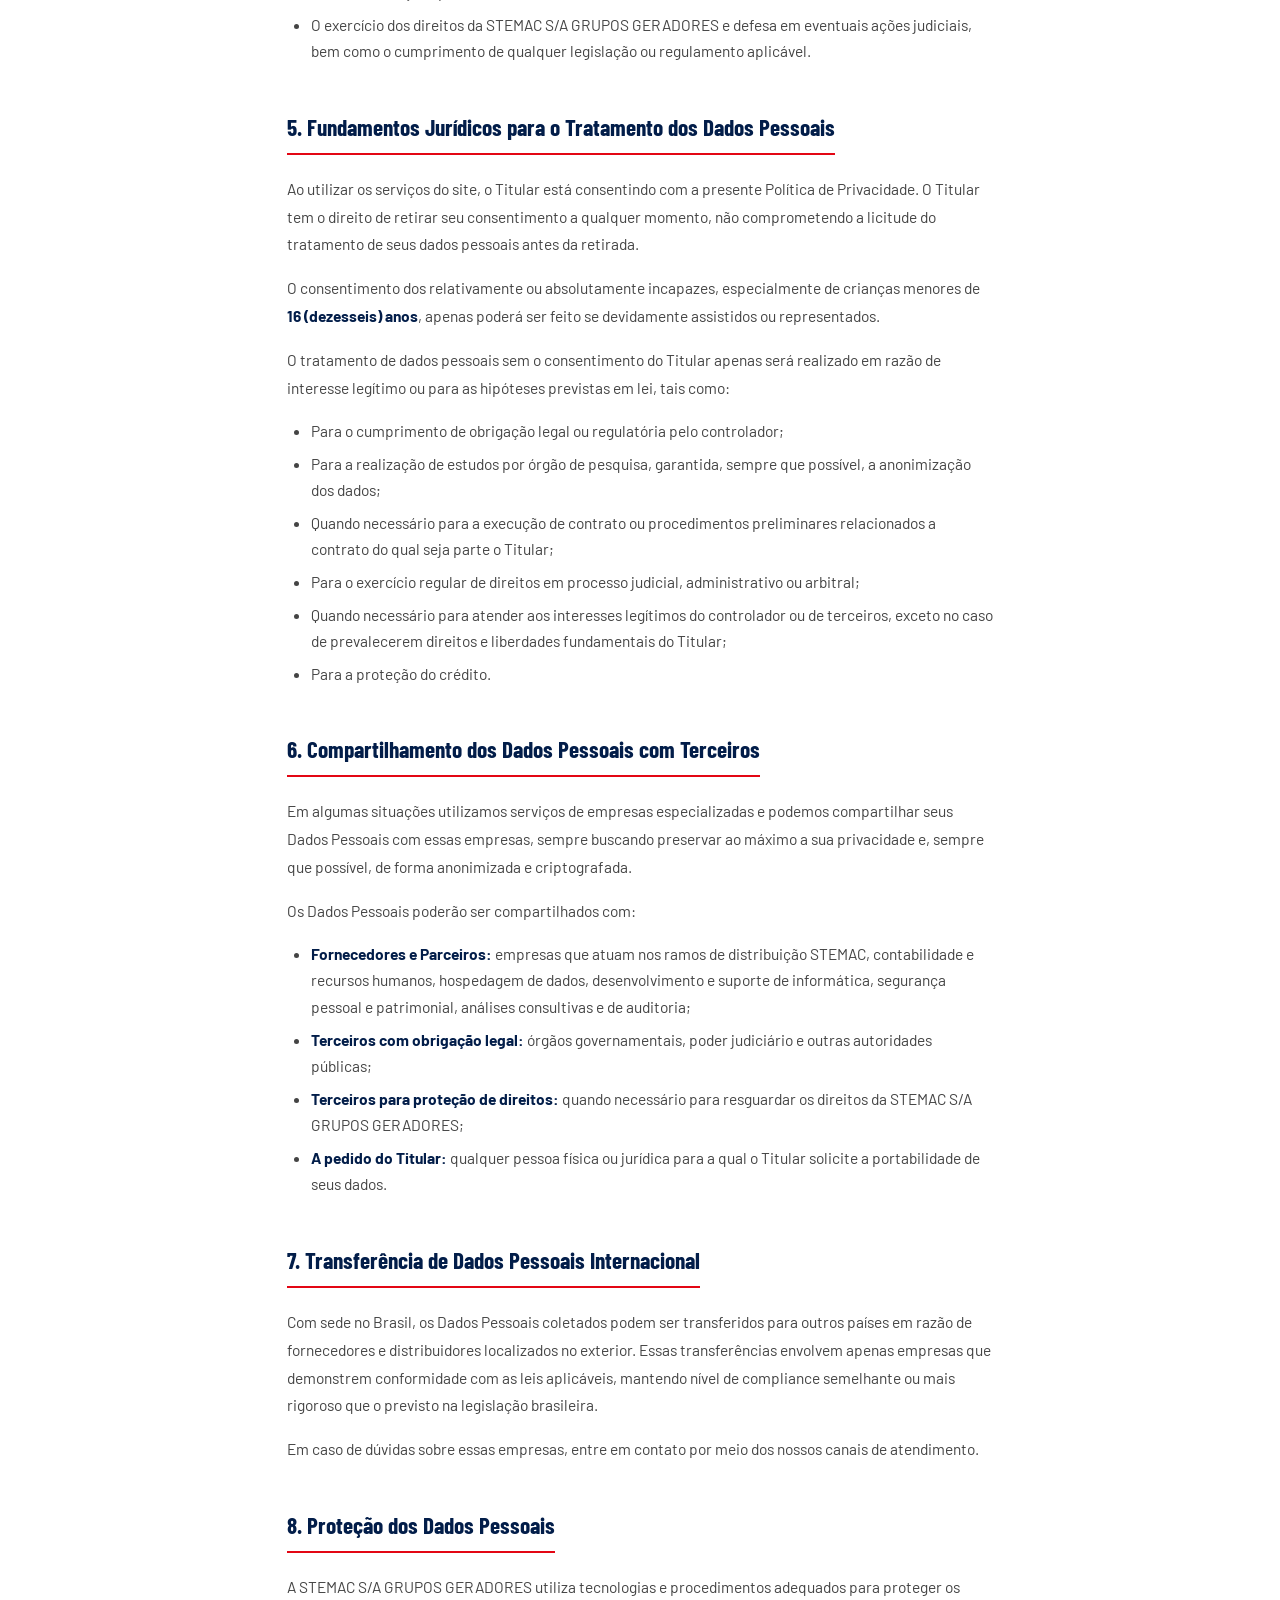
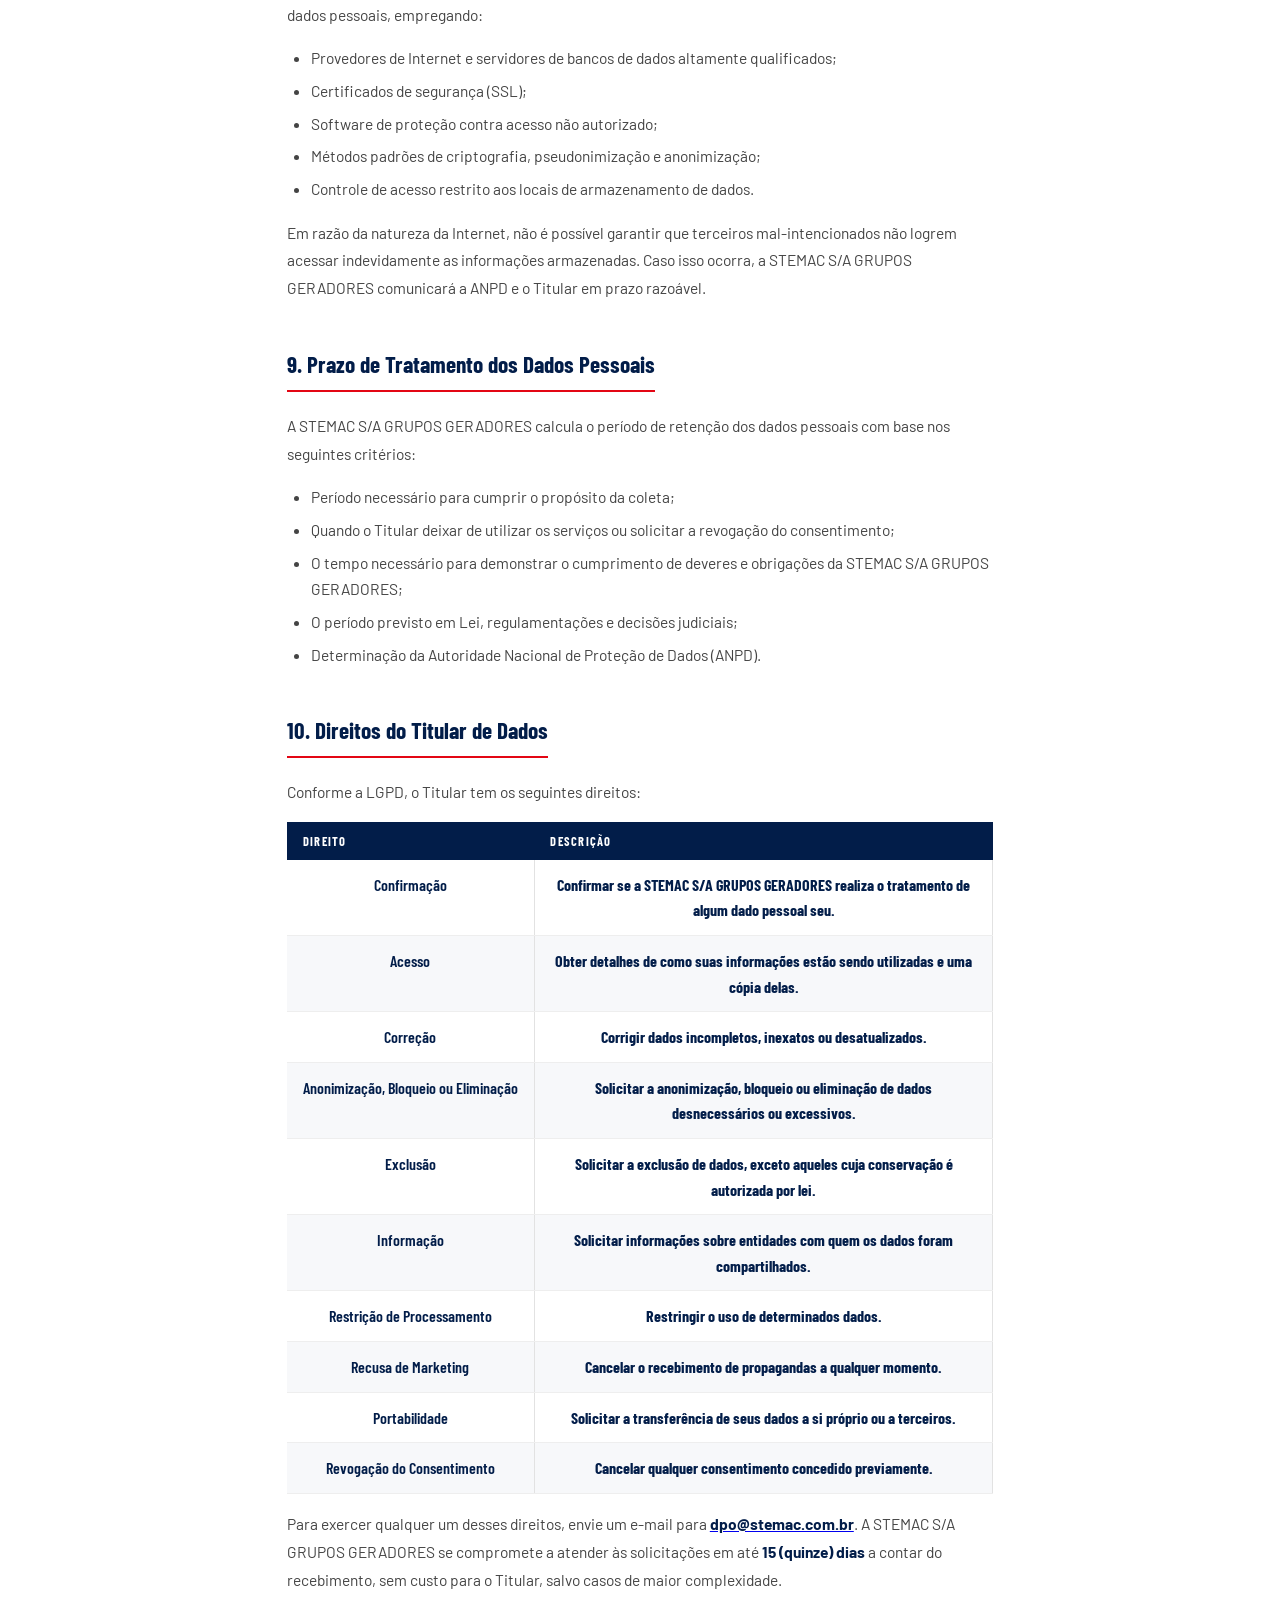
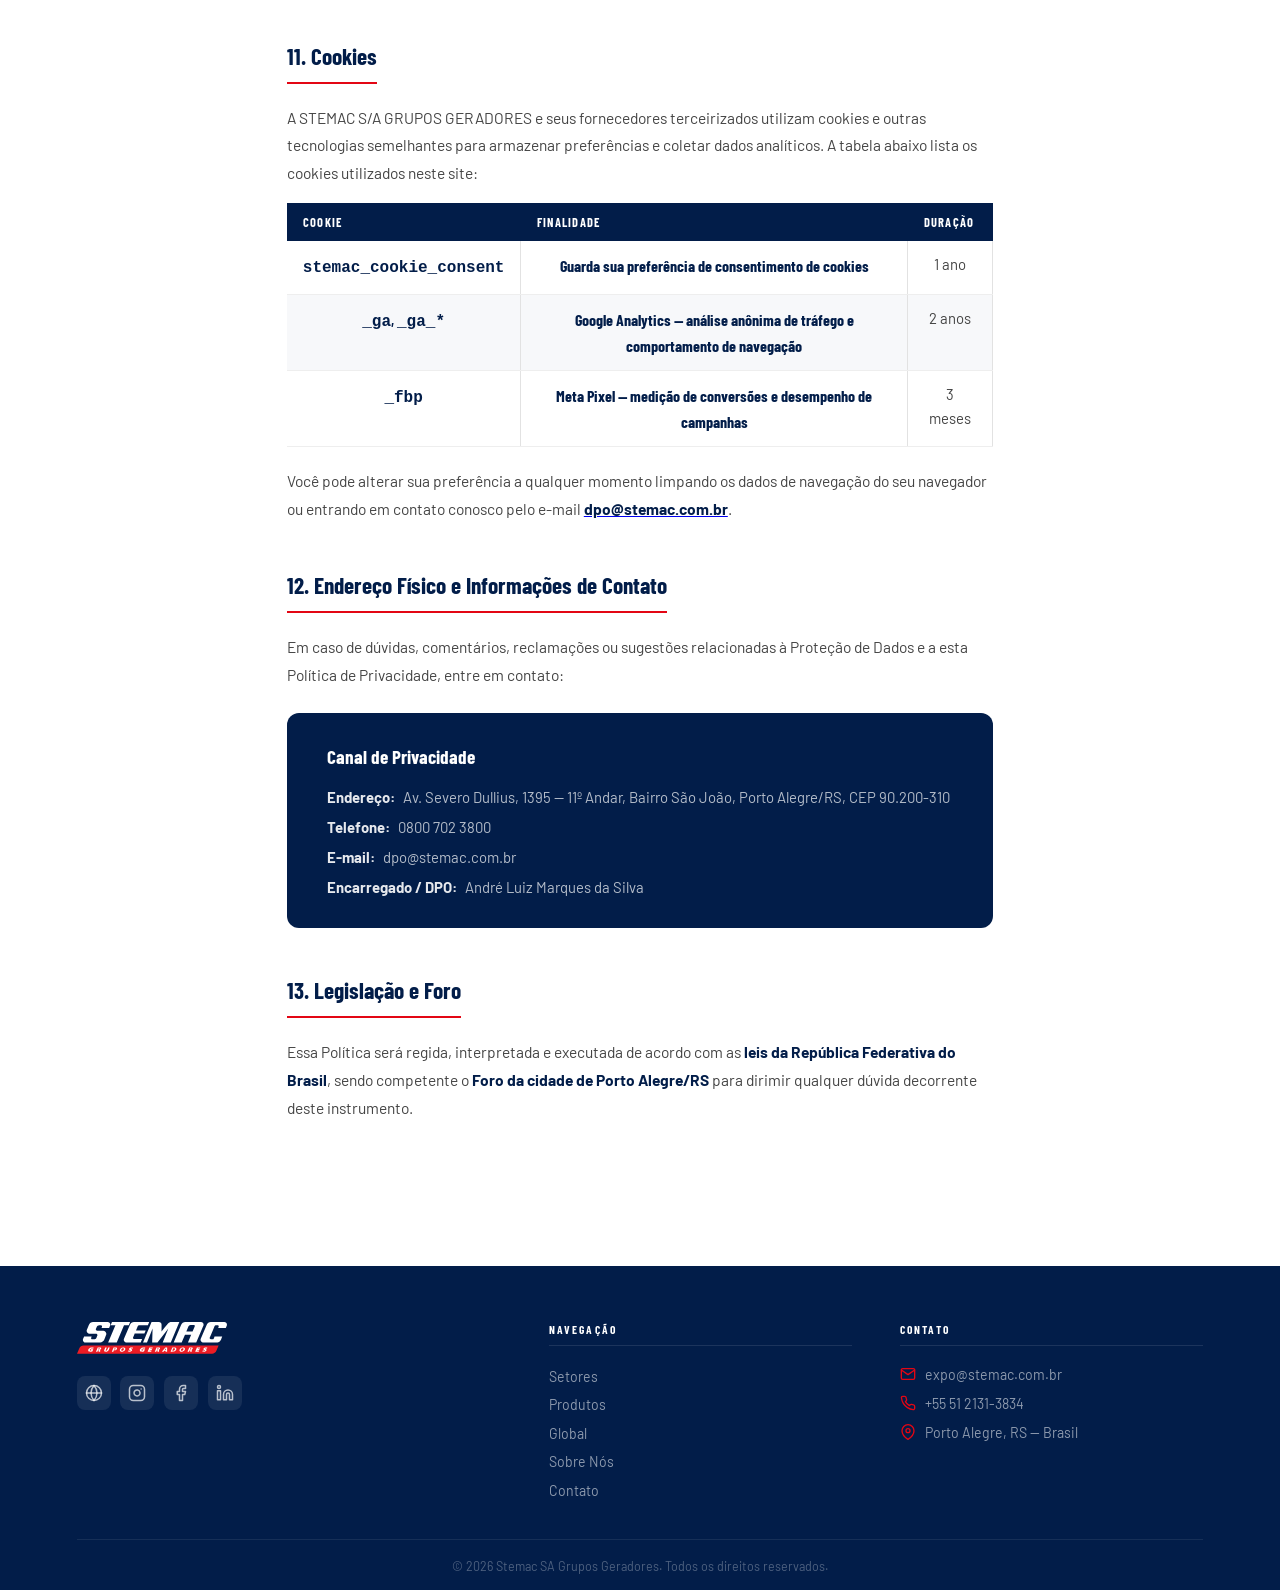
==== commit ce209956: "feat: add multilingual logo assets and update privacy policy - Add EN/ES/PT logo variants (blue and " ====
--- a/privacy-policy.html
+++ b/privacy-policy.html
@@ -1,9 +1,9 @@
 <!DOCTYPE html>
-<html lang="pt-BR">
+<html lang="pt-BR" id="ppHtml">
 <head>
 <meta charset="UTF-8"/>
 <meta name="viewport" content="width=device-width,initial-scale=1.0"/>
-<title>Política de Privacidade — Stemac SA Grupos Geradores</title>
+<title data-i18n="pp_title">Política de Privacidade — Stemac SA Grupos Geradores</title>
 <link rel="preconnect" href="https://fonts.googleapis.com"/>
 <link rel="preconnect" href="https://fonts.gstatic.com" crossorigin/>
 <link href="https://fonts.googleapis.com/css2?family=Barlow+Condensed:wght@400;600;700;800;900&family=Barlow:wght@300;400;500;600&display=swap" rel="stylesheet"/>
@@ -215,18 +215,23 @@
 <!-- NAV -->
 <nav>
   <a href="index.html" class="nav-logo-link">
-    <img src="assets/logo/logo-white.svg" alt="STEMAC" style="display:block;height:32px;width:auto;">
+    <img src="assets/logo/logo-white.svg" alt="STEMAC" style="display:block;height:32px;width:auto;" id="ppNavLogo">
   </a>
-  <a href="index.html" class="btn btn-primary" style="font-size:.83rem;padding:.5rem 1.25rem;">
-    ← Voltar ao Site
-  </a>
+  <div style="display:flex;align-items:center;gap:1rem;">
+    <div class="lang-switcher" style="display:flex;gap:.25rem;">
+      <button class="lang-option pp-lang-btn" data-lang="pt" style="font-size:.75rem;padding:.3rem .6rem;border:1px solid rgba(255,255,255,.3);background:transparent;color:rgba(255,255,255,.6);border-radius:4px;cursor:pointer;font-weight:600;letter-spacing:.05em;">PT</button>
+      <button class="lang-option pp-lang-btn" data-lang="en" style="font-size:.75rem;padding:.3rem .6rem;border:1px solid rgba(255,255,255,.3);background:transparent;color:rgba(255,255,255,.6);border-radius:4px;cursor:pointer;font-weight:600;letter-spacing:.05em;">EN</button>
+      <button class="lang-option pp-lang-btn" data-lang="es" style="font-size:.75rem;padding:.3rem .6rem;border:1px solid rgba(255,255,255,.3);background:transparent;color:rgba(255,255,255,.6);border-radius:4px;cursor:pointer;font-weight:600;letter-spacing:.05em;">ES</button>
+    </div>
+    <a href="index.html" class="btn btn-primary" style="font-size:.83rem;padding:.5rem 1.25rem;" data-i18n="pp_back">← Voltar ao Site</a>
+  </div>
 </nav>
 
 <!-- HERO -->
 <div class="pp-hero">
-  <div class="pp-hero-label">Legal</div>
-  <h1>Política de Privacidade</h1>
-  <p class="pp-hero-meta">STEMAC S/A Grupos Geradores &nbsp;·&nbsp; LGPD &nbsp;·&nbsp; Última atualização: 2026</p>
+  <div class="pp-hero-label" data-i18n="pp_hero_label">Legal</div>
+  <h1 data-i18n="pp_hero_title">Política de Privacidade</h1>
+  <p class="pp-hero-meta" data-i18n="pp_hero_meta">STEMAC S/A Grupos Geradores &nbsp;·&nbsp; LGPD &nbsp;·&nbsp; Última atualização: 2026</p>
 </div>
 
 <!-- CONTENT -->
@@ -234,23 +239,15 @@
 
   <!-- Intro -->
   <div class="pp-intro">
-    <p>A <strong>STEMAC S/A GRUPOS GERADORES</strong> em suas operações de negócios cotidianas faz uso de uma variedade de dados sobre indivíduos identificáveis, como:</p>
-    <ul>
-      <li>Funcionários atuais, passados e potenciais</li>
-      <li>Clientes</li>
-      <li>Usuários de suas Plataformas</li>
-      <li>Fornecedores e Parceiros</li>
-      <li>Outras partes interessadas</li>
-    </ul>
-    <p>A STEMAC S/A GRUPOS GERADORES entende a importância fundamental da privacidade, proteção de dados e segurança. Nós levamos a sua privacidade a sério e estamos comprometidos em proteger seus dados pessoais.</p>
-    <p>Ao coletar e usar seus dados, a empresa está sujeita a legislações que regulam como tais atividades podem ser realizadas e as salvaguardas que devem ser colocadas em prática para protegê-los. A <strong>Lei Geral de Proteção de Dados Pessoais do Brasil (LGPD)</strong> é uma das legislações mais significativas que afetam a forma como a STEMAC S/A GRUPOS GERADORES realiza suas atividades de tratamento de dados.</p>
-    <p>O objetivo desta política é definir e descrever os passos que a STEMAC S/A GRUPOS GERADORES segue para garantir que os requisitos da LGPD sejam cumpridos. Esse controle se aplica a todos os sistemas, pessoas e processos que constituem os sistemas de informação da organização, incluindo diretores, funcionários, parceiros, fornecedores e outros terceiros que tenham acesso aos sistemas da STEMAC S/A GRUPOS GERADORES.</p>
-    <p>Esta Política poderá ser atualizada a qualquer tempo e, se tratando de modificações atreladas a compartilhamento, finalidade e duração do tratamento dos dados pessoais do Titular, este será informado através do e-mail registrado em nossos serviços com antecedência de <strong>30 (trinta) dias</strong>. A versão atualizada sempre estará publicada no site <a href="https://www.stemac.com.br" target="_blank" rel="noopener">www.stemac.com.br</a>.</p>
+    <p data-i18n="pp_intro_p1">A <strong>STEMAC S/A GRUPOS GERADORES</strong> em suas operações de negócios cotidianas faz uso de uma variedade de dados sobre indivíduos identificáveis, como funcionários atuais, passados e potenciais, clientes, usuários de suas Plataformas, fornecedores, parceiros e outras partes interessadas.</p>
+    <p data-i18n="pp_intro_p2">A STEMAC S/A GRUPOS GERADORES entende a importância fundamental da privacidade, proteção de dados e segurança. Nós levamos a sua privacidade a sério e estamos comprometidos em proteger seus dados pessoais.</p>
+    <p data-i18n="pp_intro_p3">Esta Política poderá ser atualizada a qualquer tempo e, se tratando de modificações atreladas a compartilhamento, finalidade e duração do tratamento dos dados pessoais do Titular, este será informado através do e-mail registrado em nossos serviços com antecedência de <strong>30 (trinta) dias</strong>. A versão atualizada sempre estará publicada no site <a href="https://www.stemac.com.br" target="_blank" rel="noopener">www.stemac.com.br</a>.</p>
   </div>
 
   <!-- 1. Siglas e Definições -->
   <div class="pp-section">
-    <h2>1. Siglas e Definições</h2>
+    <h2 data-i18n="pp_s1_title">1. Siglas e Definições</h2>
+    <p class="pp-legal-note" data-i18n="pp_legal_note" style="display:none;background:#fff8e1;border-left:3px solid #f59e0b;padding:.75rem 1rem;border-radius:0 6px 6px 0;font-size:.88rem;color:#78350f;margin-bottom:1.25rem;"></p>
     <dl class="pp-defs">
       <div class="pp-def">
         <dt>Bases Legais</dt>
@@ -297,46 +294,45 @@
 
   <!-- 2. Fontes de Dados Pessoais -->
   <div class="pp-section">
-    <h2>2. Fontes de Dados Pessoais</h2>
-    <p>Os Dados podem ser coletados diretamente, por meio de formulários que o Titular preenche, por meio de contratos firmados conosco, por meio da utilização e interação com os nossos Produtos, Negócios e Experiências, tanto on-line como off-line, nos eventos, e/ou de forma automática, por meio de Cookies ou tecnologias similares relacionadas às Plataformas.</p>
-    <p>A STEMAC S/A GRUPOS GERADORES coleta dados pessoais:</p>
+    <h2 data-i18n="pp_s2_title">2. Fontes de Dados Pessoais</h2>
+    <p data-i18n="pp_s2_p">Os Dados podem ser coletados diretamente, por meio de formulários que o Titular preenche, por meio de contratos firmados conosco, por meio da utilização e interação com os nossos Produtos, e/ou de forma automática, por meio de Cookies ou tecnologias similares relacionadas às Plataformas.</p>
     <ul>
-      <li>Que o Titular nos fornece por meio de cadastro em Plataformas e outras interações conosco;</li>
-      <li>Quando o Titular entra em contato conosco ativamente, seja presencialmente, por telefone, chat ou e-mail;</li>
-      <li>Automaticamente, por meio de Cookies, relativos à navegação e ao dispositivo utilizado para acessar as Plataformas;</li>
-      <li>De nossos funcionários, fornecedores e parceiros.</li>
+      <li data-i18n="pp_s2_li1">Que o Titular nos fornece por meio de cadastro em Plataformas e outras interações conosco;</li>
+      <li data-i18n="pp_s2_li2">Quando o Titular entra em contato conosco ativamente, seja presencialmente, por telefone, chat ou e-mail;</li>
+      <li data-i18n="pp_s2_li3">Automaticamente, por meio de Cookies, relativos à navegação e ao dispositivo utilizado para acessar as Plataformas;</li>
+      <li data-i18n="pp_s2_li4">De nossos funcionários, fornecedores e parceiros.</li>
     </ul>
   </div>
 
   <!-- 3. Tipos de Dados Pessoais Coletados -->
   <div class="pp-section">
-    <h2>3. Tipos de Dados Pessoais Coletados</h2>
-    <p>Os tipos de Dados Pessoais coletados dependem de como você se relaciona com a gente e por quê. Os dados pessoais que podem ser coletados pela STEMAC S/A GRUPOS GERADORES são:</p>
-    <p><strong>Nome, CPF, RG, endereço, e-mail, data de nascimento, telefone e IP do dispositivo.</strong></p>
+    <h2 data-i18n="pp_s3_title">3. Tipos de Dados Pessoais Coletados</h2>
+    <p data-i18n="pp_s3_p1">Os tipos de Dados Pessoais coletados dependem de como você se relaciona com a gente e por quê. Os dados pessoais que podem ser coletados pela STEMAC S/A GRUPOS GERADORES são:</p>
+    <p data-i18n="pp_s3_data"><strong>Nome, CPF, RG, endereço, e-mail, data de nascimento, telefone e IP do dispositivo.</strong></p>
   </div>
 
   <!-- 4. Utilização dos Dados Pessoais Coletados -->
   <div class="pp-section">
-    <h2>4. Utilização dos Dados Pessoais Coletados</h2>
-    <p>A STEMAC S/A GRUPOS GERADORES utiliza os dados pessoais para:</p>
+    <h2 data-i18n="pp_s4_title">4. Utilização dos Dados Pessoais Coletados</h2>
+    <p data-i18n="pp_s4_p">A STEMAC S/A GRUPOS GERADORES utiliza os dados pessoais para:</p>
     <ul>
-      <li>Execução de contrato;</li>
-      <li>Cadastrar o Titular em diferentes Plataformas;</li>
-      <li>Avaliar candidatura do Titular para vagas e oportunidades na STEMAC S/A GRUPOS GERADORES;</li>
-      <li>Realizar análises ou coletar estatísticas;</li>
-      <li>Manter o cadastro atualizado;</li>
-      <li>Responder perguntas do Titular;</li>
-      <li>Resguardar direitos da STEMAC S/A GRUPOS GERADORES e manter a segurança dos nossos Produtos, Negócios e Experiências;</li>
-      <li>Proteger o Titular e nós mesmos contra fraudes, incluindo a troca de informações com outras empresas e organizações;</li>
-      <li>Investigar fraudes ou alterações indevidas nos sistemas e nos cadastros;</li>
-      <li>Estar em conformidade com as solicitações dos tribunais, autoridades policiais, órgãos normativos e outras instituições públicas;</li>
-      <li>O exercício dos direitos da STEMAC S/A GRUPOS GERADORES e defesa em eventuais ações judiciais, bem como o cumprimento de qualquer legislação ou regulamento aplicável.</li>
+      <li data-i18n="pp_s4_li1">Execução de contrato;</li>
+      <li data-i18n="pp_s4_li2">Cadastrar o Titular em diferentes Plataformas;</li>
+      <li data-i18n="pp_s4_li3">Avaliar candidatura do Titular para vagas e oportunidades na STEMAC S/A GRUPOS GERADORES;</li>
+      <li data-i18n="pp_s4_li4">Realizar análises ou coletar estatísticas;</li>
+      <li data-i18n="pp_s4_li5">Manter o cadastro atualizado;</li>
+      <li data-i18n="pp_s4_li6">Responder perguntas do Titular;</li>
+      <li data-i18n="pp_s4_li7">Resguardar direitos da STEMAC S/A GRUPOS GERADORES e manter a segurança dos nossos Produtos, Negócios e Experiências;</li>
+      <li data-i18n="pp_s4_li8">Proteger o Titular e nós mesmos contra fraudes;</li>
+      <li data-i18n="pp_s4_li9">Estar em conformidade com as solicitações dos tribunais, autoridades policiais, órgãos normativos e outras instituições públicas;</li>
+      <li data-i18n="pp_s4_li10">O exercício dos direitos da STEMAC S/A GRUPOS GERADORES e defesa em eventuais ações judiciais, bem como o cumprimento de qualquer legislação ou regulamento aplicável.</li>
     </ul>
   </div>
 
   <!-- 5. Fundamentos Jurídicos -->
   <div class="pp-section">
-    <h2>5. Fundamentos Jurídicos para o Tratamento dos Dados Pessoais</h2>
+    <h2 data-i18n="pp_s5_title">5. Fundamentos Jurídicos para o Tratamento dos Dados Pessoais</h2>
+    <p class="pp-legal-note" data-i18n="pp_legal_note" style="display:none;background:#fff8e1;border-left:3px solid #f59e0b;padding:.75rem 1rem;border-radius:0 6px 6px 0;font-size:.88rem;color:#78350f;margin-bottom:1.25rem;"></p>
     <p>Ao utilizar os serviços do site, o Titular está consentindo com a presente Política de Privacidade. O Titular tem o direito de retirar seu consentimento a qualquer momento, não comprometendo a licitude do tratamento de seus dados pessoais antes da retirada.</p>
     <p>O consentimento dos relativamente ou absolutamente incapazes, especialmente de crianças menores de <strong>16 (dezesseis) anos</strong>, apenas poderá ser feito se devidamente assistidos ou representados.</p>
     <p>O tratamento de dados pessoais sem o consentimento do Titular apenas será realizado em razão de interesse legítimo ou para as hipóteses previstas em lei, tais como:</p>
@@ -352,7 +348,8 @@
 
   <!-- 6. Compartilhamento -->
   <div class="pp-section">
-    <h2>6. Compartilhamento dos Dados Pessoais com Terceiros</h2>
+    <h2 data-i18n="pp_s6_title">6. Compartilhamento dos Dados Pessoais com Terceiros</h2>
+    <p class="pp-legal-note" data-i18n="pp_legal_note" style="display:none;background:#fff8e1;border-left:3px solid #f59e0b;padding:.75rem 1rem;border-radius:0 6px 6px 0;font-size:.88rem;color:#78350f;margin-bottom:1.25rem;"></p>
     <p>Em algumas situações utilizamos serviços de empresas especializadas e podemos compartilhar seus Dados Pessoais com essas empresas, sempre buscando preservar ao máximo a sua privacidade e, sempre que possível, de forma anonimizada e criptografada.</p>
     <p>Os Dados Pessoais poderão ser compartilhados com:</p>
     <ul>
@@ -365,145 +362,116 @@
 
   <!-- 7. Transferência Internacional -->
   <div class="pp-section">
-    <h2>7. Transferência de Dados Pessoais Internacional</h2>
+    <h2 data-i18n="pp_s7_title">7. Transferência de Dados Pessoais Internacional</h2>
+    <p class="pp-legal-note" data-i18n="pp_legal_note" style="display:none;background:#fff8e1;border-left:3px solid #f59e0b;padding:.75rem 1rem;border-radius:0 6px 6px 0;font-size:.88rem;color:#78350f;margin-bottom:1.25rem;"></p>
     <p>Com sede no Brasil, os Dados Pessoais coletados podem ser transferidos para outros países em razão de fornecedores e distribuidores localizados no exterior. Essas transferências envolvem apenas empresas que demonstrem conformidade com as leis aplicáveis, mantendo nível de compliance semelhante ou mais rigoroso que o previsto na legislação brasileira.</p>
     <p>Em caso de dúvidas sobre essas empresas, entre em contato por meio dos nossos canais de atendimento.</p>
   </div>
 
   <!-- 8. Proteção dos Dados -->
   <div class="pp-section">
-    <h2>8. Proteção dos Dados Pessoais</h2>
-    <p>A STEMAC S/A GRUPOS GERADORES utiliza tecnologias e procedimentos adequados para proteger os dados pessoais (incluindo proteções administrativas, técnicas e físicas), empregando:</p>
+    <h2 data-i18n="pp_s8_title">8. Proteção dos Dados Pessoais</h2>
+    <p data-i18n="pp_s8_p1">A STEMAC S/A GRUPOS GERADORES utiliza tecnologias e procedimentos adequados para proteger os dados pessoais, empregando:</p>
     <ul>
-      <li>Provedores de Internet e servidores de bancos de dados altamente qualificados;</li>
-      <li>Certificados de segurança (SSL);</li>
-      <li>Software de proteção contra acesso não autorizado;</li>
-      <li>Métodos padrões de criptografia, pseudonimização e anonimização;</li>
-      <li>Controle de acesso restrito aos locais de armazenamento de dados.</li>
+      <li data-i18n="pp_s8_li1">Provedores de Internet e servidores de bancos de dados altamente qualificados;</li>
+      <li data-i18n="pp_s8_li2">Certificados de segurança (SSL);</li>
+      <li data-i18n="pp_s8_li3">Software de proteção contra acesso não autorizado;</li>
+      <li data-i18n="pp_s8_li4">Métodos padrões de criptografia, pseudonimização e anonimização;</li>
+      <li data-i18n="pp_s8_li5">Controle de acesso restrito aos locais de armazenamento de dados.</li>
     </ul>
-    <p>Em razão da natureza da Internet, não é possível garantir que terceiros mal-intencionados não logrem acessar indevidamente as informações armazenadas. Caso isso ocorra, a STEMAC S/A GRUPOS GERADORES se responsabilizará nos limites previstos em Lei e comunicará a ANPD e o Titular em prazo razoável.</p>
+    <p data-i18n="pp_s8_p2">Em razão da natureza da Internet, não é possível garantir que terceiros mal-intencionados não logrem acessar indevidamente as informações armazenadas. Caso isso ocorra, a STEMAC S/A GRUPOS GERADORES comunicará a ANPD e o Titular em prazo razoável.</p>
   </div>
 
   <!-- 9. Prazo de Tratamento -->
   <div class="pp-section">
-    <h2>9. Prazo de Tratamento dos Dados Pessoais</h2>
-    <p>A STEMAC S/A GRUPOS GERADORES calcula o período de retenção dos dados pessoais com base nos seguintes critérios:</p>
+    <h2 data-i18n="pp_s9_title">9. Prazo de Tratamento dos Dados Pessoais</h2>
+    <p data-i18n="pp_s9_p">A STEMAC S/A GRUPOS GERADORES calcula o período de retenção dos dados pessoais com base nos seguintes critérios:</p>
     <ul>
-      <li>Período necessário para cumprir o propósito da coleta;</li>
-      <li>Quando o Titular deixar de utilizar os serviços ou solicitar a revogação do consentimento;</li>
-      <li>O tempo necessário para demonstrar o cumprimento de deveres e obrigações da STEMAC S/A GRUPOS GERADORES;</li>
-      <li>O período previsto em Lei, regulamentações e decisões judiciais;</li>
-      <li>Determinação da Autoridade Nacional de Proteção de Dados (ANPD).</li>
+      <li data-i18n="pp_s9_li1">Período necessário para cumprir o propósito da coleta;</li>
+      <li data-i18n="pp_s9_li2">Quando o Titular deixar de utilizar os serviços ou solicitar a revogação do consentimento;</li>
+      <li data-i18n="pp_s9_li3">O tempo necessário para demonstrar o cumprimento de deveres e obrigações da STEMAC S/A GRUPOS GERADORES;</li>
+      <li data-i18n="pp_s9_li4">O período previsto em Lei, regulamentações e decisões judiciais;</li>
+      <li data-i18n="pp_s9_li5">Determinação da Autoridade Nacional de Proteção de Dados (ANPD).</li>
     </ul>
   </div>
 
   <!-- 10. Direitos do Titular -->
   <div class="pp-section">
-    <h2>10. Direitos do Titular de Dados</h2>
-    <p>Conforme a LGPD, o Titular tem os seguintes direitos:</p>
+    <h2 data-i18n="pp_s10_title">10. Direitos do Titular de Dados</h2>
+    <p data-i18n="pp_s10_p">Conforme a LGPD, o Titular tem os seguintes direitos:</p>
     <table class="pp-table">
       <thead>
         <tr>
-          <th>Direito</th>
-          <th>Descrição</th>
+          <th data-i18n="pp_s10_th1">Direito</th>
+          <th data-i18n="pp_s10_th2">Descrição</th>
         </tr>
       </thead>
       <tbody>
-        <tr>
-          <td>Confirmação</td>
-          <td>Confirmar se a STEMAC S/A GRUPOS GERADORES realiza o tratamento de algum dado pessoal seu.</td>
-        </tr>
-        <tr>
-          <td>Acesso</td>
-          <td>Obter detalhes de como suas informações estão sendo utilizadas e uma cópia delas.</td>
-        </tr>
-        <tr>
-          <td>Correção</td>
-          <td>Corrigir dados incompletos, inexatos ou desatualizados.</td>
-        </tr>
-        <tr>
-          <td>Anonimização, Bloqueio ou Eliminação</td>
-          <td>Solicitar a anonimização, bloqueio ou eliminação de dados desnecessários ou excessivos.</td>
-        </tr>
-        <tr>
-          <td>Exclusão</td>
-          <td>Solicitar a exclusão de dados, exceto aqueles cuja conservação é autorizada por lei.</td>
-        </tr>
-        <tr>
-          <td>Informação</td>
-          <td>Solicitar informações sobre entidades com quem os dados foram compartilhados.</td>
-        </tr>
-        <tr>
-          <td>Restrição de Processamento</td>
-          <td>Restringir o uso de determinados dados.</td>
-        </tr>
-        <tr>
-          <td>Recusa de Marketing</td>
-          <td>Cancelar o recebimento de propagandas a qualquer momento.</td>
-        </tr>
-        <tr>
-          <td>Portabilidade</td>
-          <td>Solicitar a transferência de seus dados a si próprio ou a terceiros.</td>
-        </tr>
-        <tr>
-          <td>Revogação do Consentimento</td>
-          <td>Cancelar qualquer consentimento concedido previamente.</td>
-        </tr>
+        <tr><td data-i18n="pp_s10_r1a">Confirmação</td><td data-i18n="pp_s10_r1b">Confirmar se a STEMAC S/A GRUPOS GERADORES realiza o tratamento de algum dado pessoal seu.</td></tr>
+        <tr><td data-i18n="pp_s10_r2a">Acesso</td><td data-i18n="pp_s10_r2b">Obter detalhes de como suas informações estão sendo utilizadas e uma cópia delas.</td></tr>
+        <tr><td data-i18n="pp_s10_r3a">Correção</td><td data-i18n="pp_s10_r3b">Corrigir dados incompletos, inexatos ou desatualizados.</td></tr>
+        <tr><td data-i18n="pp_s10_r4a">Anonimização, Bloqueio ou Eliminação</td><td data-i18n="pp_s10_r4b">Solicitar a anonimização, bloqueio ou eliminação de dados desnecessários ou excessivos.</td></tr>
+        <tr><td data-i18n="pp_s10_r5a">Exclusão</td><td data-i18n="pp_s10_r5b">Solicitar a exclusão de dados, exceto aqueles cuja conservação é autorizada por lei.</td></tr>
+        <tr><td data-i18n="pp_s10_r6a">Informação</td><td data-i18n="pp_s10_r6b">Solicitar informações sobre entidades com quem os dados foram compartilhados.</td></tr>
+        <tr><td data-i18n="pp_s10_r7a">Restrição de Processamento</td><td data-i18n="pp_s10_r7b">Restringir o uso de determinados dados.</td></tr>
+        <tr><td data-i18n="pp_s10_r8a">Recusa de Marketing</td><td data-i18n="pp_s10_r8b">Cancelar o recebimento de propagandas a qualquer momento.</td></tr>
+        <tr><td data-i18n="pp_s10_r9a">Portabilidade</td><td data-i18n="pp_s10_r9b">Solicitar a transferência de seus dados a si próprio ou a terceiros.</td></tr>
+        <tr><td data-i18n="pp_s10_r10a">Revogação do Consentimento</td><td data-i18n="pp_s10_r10b">Cancelar qualquer consentimento concedido previamente.</td></tr>
       </tbody>
     </table>
-    <p style="margin-top:1rem;">Para exercer qualquer um desses direitos, envie um e-mail para <a href="mailto:dpo@stemac.com.br"><strong>dpo@stemac.com.br</strong></a>. A STEMAC S/A GRUPOS GERADORES se compromete a atender às solicitações em até <strong>15 (quinze) dias</strong> a contar do recebimento, sem custo para o Titular, salvo casos de maior complexidade.</p>
+    <p style="margin-top:1rem;" data-i18n="pp_s10_contact">Para exercer qualquer um desses direitos, envie um e-mail para <a href="mailto:dpo@stemac.com.br"><strong>dpo@stemac.com.br</strong></a>. A STEMAC S/A GRUPOS GERADORES se compromete a atender às solicitações em até <strong>15 (quinze) dias</strong> a contar do recebimento, sem custo para o Titular, salvo casos de maior complexidade.</p>
   </div>
 
   <!-- 11. Cookies -->
   <div class="pp-section">
-    <h2>11. Cookies</h2>
-    <p>A STEMAC S/A GRUPOS GERADORES e seus fornecedores terceirizados utilizam cookies e outras tecnologias semelhantes para armazenar preferências e coletar dados analíticos. A tabela abaixo lista os cookies utilizados neste site:</p>
+    <h2 data-i18n="pp_s11_title">11. Cookies</h2>
+    <p data-i18n="pp_s11_p">A STEMAC S/A GRUPOS GERADORES e seus fornecedores terceirizados utilizam cookies e outras tecnologias semelhantes para armazenar preferências e coletar dados analíticos. A tabela abaixo lista os cookies utilizados neste site:</p>
     <table class="pp-table" style="margin-top:1rem;">
       <thead>
-        <tr><th>Cookie</th><th>Finalidade</th><th>Duração</th></tr>
+        <tr><th data-i18n="pp_s11_th1">Cookie</th><th data-i18n="pp_s11_th2">Finalidade</th><th data-i18n="pp_s11_th3">Duração</th></tr>
       </thead>
       <tbody>
         <tr>
           <td><code>stemac_cookie_consent</code></td>
-          <td>Guarda sua preferência de consentimento de cookies</td>
-          <td>1 ano</td>
+          <td data-i18n="pp_s11_c1b">Guarda sua preferência de consentimento de cookies</td>
+          <td data-i18n="pp_s11_c1c">1 ano</td>
         </tr>
         <tr>
           <td><code>_ga</code>, <code>_ga_*</code></td>
-          <td>Google Analytics — análise anônima de tráfego e comportamento de navegação</td>
-          <td>2 anos</td>
+          <td data-i18n="pp_s11_c2b">Google Analytics — análise anônima de tráfego e comportamento de navegação</td>
+          <td data-i18n="pp_s11_c2c">2 anos</td>
         </tr>
         <tr>
           <td><code>_fbp</code></td>
-          <td>Meta Pixel — medição de conversões e desempenho de campanhas</td>
-          <td>3 meses</td>
+          <td data-i18n="pp_s11_c3b">Meta Pixel — medição de conversões e desempenho de campanhas</td>
+          <td data-i18n="pp_s11_c3c">3 meses</td>
         </tr>
       </tbody>
     </table>
-    <p style="margin-top:1.25rem;">Você pode alterar sua preferência a qualquer momento limpando os dados de navegação do seu navegador ou entrando em contato conosco pelo e-mail <a href="mailto:dpo@stemac.com.br"><strong>dpo@stemac.com.br</strong></a>.</p>
+    <p style="margin-top:1.25rem;" data-i18n="pp_s11_revoke">Você pode alterar sua preferência a qualquer momento limpando os dados de navegação do seu navegador ou entrando em contato conosco pelo e-mail <a href="mailto:dpo@stemac.com.br"><strong>dpo@stemac.com.br</strong></a>.</p>
   </div>
 
   <!-- 12. Contato -->
   <div class="pp-section">
-    <h2>12. Endereço Físico e Informações de Contato</h2>
-    <p>Em caso de dúvidas, comentários, reclamações ou sugestões relacionadas à Proteção de Dados e a esta Política de Privacidade, entre em contato:</p>
+    <h2 data-i18n="pp_s12_title">12. Endereço Físico e Informações de Contato</h2>
+    <p data-i18n="pp_s12_p">Em caso de dúvidas, comentários, reclamações ou sugestões relacionadas à Proteção de Dados e a esta Política de Privacidade, entre em contato:</p>
     <div class="pp-contact-box">
-      <h3>Canal de Privacidade</h3>
+      <h3 data-i18n="pp_s12_box_title">Canal de Privacidade</h3>
       <div class="pp-contact-rows">
         <div class="pp-contact-row">
-          <strong>Endereço:</strong>
+          <strong data-i18n="pp_s12_address">Endereço:</strong>
           <span>Av. Severo Dullius, 1395 — 11º Andar, Bairro São João, Porto Alegre/RS, CEP 90.200-310</span>
         </div>
         <div class="pp-contact-row">
-          <strong>Telefone:</strong>
+          <strong data-i18n="pp_s12_phone">Telefone:</strong>
           <a href="tel:08007023800">0800 702 3800</a>
         </div>
         <div class="pp-contact-row">
-          <strong>E-mail:</strong>
+          <strong data-i18n="pp_s12_email">E-mail:</strong>
           <a href="mailto:dpo@stemac.com.br">dpo@stemac.com.br</a>
         </div>
         <div class="pp-contact-row">
-          <strong>Encarregado / DPO:</strong>
+          <strong data-i18n="pp_s12_dpo">Encarregado / DPO:</strong>
           <span>André Luiz Marques da Silva</span>
         </div>
       </div>
@@ -512,8 +480,8 @@
 
   <!-- 13. Legislação e Foro -->
   <div class="pp-section">
-    <h2>13. Legislação e Foro</h2>
-    <p>Essa Política será regida, interpretada e executada de acordo com as <strong>leis da República Federativa do Brasil</strong>, sendo competente o <strong>Foro da cidade de Porto Alegre/RS</strong> para dirimir qualquer dúvida decorrente deste instrumento. O Titular consente, expressamente, com a competência desse juízo, e renuncia à competência de qualquer outro foro, por mais privilegiado que seja ou venha a ser.</p>
+    <h2 data-i18n="pp_s13_title">13. Legislação e Foro</h2>
+    <p data-i18n="pp_s13_p">Essa Política será regida, interpretada e executada de acordo com as <strong>leis da República Federativa do Brasil</strong>, sendo competente o <strong>Foro da cidade de Porto Alegre/RS</strong> para dirimir qualquer dúvida decorrente deste instrumento. O Titular consente, expressamente, com a competência desse juízo, e renuncia à competência de qualquer outro foro, por mais privilegiado que seja ou venha a ser.</p>
   </div>
 
 </div><!-- /.pp-content -->
@@ -541,17 +509,17 @@
       </div>
     </div>
     <div class="f-col">
-      <h4 class="f-col-title">Navegação</h4>
+      <h4 class="f-col-title" data-i18n="pp_f_nav">Navegação</h4>
       <ul class="f-nav">
-        <li><a href="index.html#segments">Setores</a></li>
-        <li><a href="index.html#products">Produtos</a></li>
-        <li><a href="index.html#map-section">Global</a></li>
-        <li><a href="index.html#about">Sobre Nós</a></li>
-        <li><a href="index.html#contact">Contato</a></li>
+        <li><a href="index.html#segments" data-i18n="pp_nav_segments">Setores</a></li>
+        <li><a href="index.html#products" data-i18n="pp_nav_products">Produtos</a></li>
+        <li><a href="index.html#map-section" data-i18n="pp_nav_global">Global</a></li>
+        <li><a href="index.html#about" data-i18n="pp_nav_about">Sobre Nós</a></li>
+        <li><a href="index.html#contact" data-i18n="pp_nav_contact">Contato</a></li>
       </ul>
     </div>
     <div class="f-col">
-      <h4 class="f-col-title">Contato</h4>
+      <h4 class="f-col-title" data-i18n="pp_f_contact">Contato</h4>
       <ul class="f-contact">
         <li>
           <svg width="16" height="16" viewBox="0 0 24 24" fill="none" stroke="currentColor" stroke-width="2" stroke-linecap="round" stroke-linejoin="round"><path d="M4 4h16c1.1 0 2 .9 2 2v12c0 1.1-.9 2-2 2H4c-1.1 0-2-.9-2-2V6c0-1.1.9-2 2-2z"/><polyline points="22,6 12,13 2,6"/></svg>
@@ -569,9 +537,301 @@
     </div>
   </div>
   <div class="f-bottom">
-    <div class="f-copy">&copy; 2026 Stemac SA Grupos Geradores. Todos os direitos reservados.</div>
+    <div class="f-copy" data-i18n="pp_f_copy">&copy; 2026 Stemac SA Grupos Geradores. Todos os direitos reservados.</div>
   </div>
 </footer>
 
+<script>
+(function(){
+  var PP_T = {
+    en: {
+      pp_title: 'Privacy Policy — STEMAC SA Grupos Geradores',
+      pp_back: '← Back to Site',
+      pp_hero_label: 'Legal',
+      pp_hero_title: 'Privacy Policy',
+      pp_hero_meta: 'STEMAC S/A Grupos Geradores\u00a0·\u00a0LGPD\u00a0·\u00a0Last updated: 2026',
+      pp_legal_note: '\u26a0\ufe0f This section references specific Brazilian legislation (LGPD). The full legal text is provided in Portuguese as the binding version.',
+      pp_intro_p1: 'STEMAC S/A GRUPOS GERADORES collects and processes personal data in its day-to-day operations, relating to current, past and prospective employees, customers, website users, suppliers, partners and other stakeholders.',
+      pp_intro_p2: 'We take privacy seriously and are committed to protecting your personal data.',
+      pp_intro_p3: 'This policy may be updated at any time. If changes relate to data sharing, processing purposes or retention periods, you will be notified at the email registered with us at least <strong>30 days</strong> in advance. The updated version will always be published at <a href="https://www.stemac.com.br" target="_blank" rel="noopener">www.stemac.com.br</a>.',
+      pp_s1_title: '1. Definitions',
+      pp_s2_title: '2. Sources of Personal Data',
+      pp_s3_title: '3. Types of Personal Data Collected',
+      pp_s4_title: '4. How We Use Your Data',
+      pp_s5_title: '5. Legal Bases for Processing',
+      pp_s6_title: '6. Sharing with Third Parties',
+      pp_s7_title: '7. International Data Transfers',
+      pp_s8_title: '8. Data Protection',
+      pp_s9_title: '9. Data Retention',
+      pp_s10_title: '10. Your Rights',
+      pp_s11_title: '11. Cookies',
+      pp_s12_title: '12. Contact',
+      pp_s13_title: '13. Governing Law',
+      pp_s2_p: 'We collect personal data directly through forms, contracts and your interaction with our Platforms, as well as automatically through cookies and similar technologies.',
+      pp_s2_li1: 'Data you provide when registering on our Platforms or through other interactions with us;',
+      pp_s2_li2: 'When you contact us proactively — in person, by phone, chat or email;',
+      pp_s2_li3: 'Automatically, through cookies, relating to your browsing and device;',
+      pp_s2_li4: 'From our employees, suppliers and partners.',
+      pp_s3_p1: 'The types of personal data collected depend on how and why you interact with us. Data that may be collected includes:',
+      pp_s3_data: '<strong>Name, national ID numbers, address, email, date of birth, phone number and device IP address.</strong>',
+      pp_s4_p: 'STEMAC S/A GRUPOS GERADORES uses personal data to:',
+      pp_s4_li1: 'Execute contracts;', pp_s4_li2: 'Register you on our Platforms;',
+      pp_s4_li3: 'Evaluate job applications at STEMAC;', pp_s4_li4: 'Conduct analysis or gather statistics;',
+      pp_s4_li5: 'Keep records up to date;', pp_s4_li6: 'Respond to your enquiries;',
+      pp_s4_li7: 'Protect STEMAC\'s rights and the security of our products and services;',
+      pp_s4_li8: 'Detect and prevent fraud;',
+      pp_s4_li9: 'Comply with court orders, law enforcement and regulatory requirements;',
+      pp_s4_li10: 'Exercise legal rights and fulfil applicable legislation or regulations.',
+      pp_s8_p1: 'STEMAC S/A GRUPOS GERADORES uses appropriate technologies and procedures to protect personal data, including:',
+      pp_s8_li1: 'Qualified internet providers and database servers;', pp_s8_li2: 'Security certificates (SSL);',
+      pp_s8_li3: 'Software protecting against unauthorised access;',
+      pp_s8_li4: 'Standard encryption, pseudonymisation and anonymisation methods;',
+      pp_s8_li5: 'Restricted access controls to data storage.',
+      pp_s8_p2: 'Due to the nature of the internet, we cannot guarantee that malicious third parties will never gain unauthorised access. Should this occur, STEMAC will notify the relevant authority and the data subject within a reasonable timeframe.',
+      pp_s9_p: 'STEMAC S/A GRUPOS GERADORES determines data retention periods based on:',
+      pp_s9_li1: 'The period required to fulfil the purpose of collection;',
+      pp_s9_li2: 'When you stop using our services or request withdrawal of consent;',
+      pp_s9_li3: 'The time necessary to demonstrate fulfilment of STEMAC\'s obligations;',
+      pp_s9_li4: 'Periods required by applicable law, regulations and court decisions;',
+      pp_s9_li5: 'Determination by the Brazilian National Data Protection Authority (ANPD).',
+      pp_s10_p: 'Under applicable data protection law, you have the following rights:',
+      pp_s10_th1: 'Right', pp_s10_th2: 'Description',
+      pp_s10_r1a: 'Confirmation', pp_s10_r1b: 'Confirm whether STEMAC processes any of your personal data.',
+      pp_s10_r2a: 'Access', pp_s10_r2b: 'Obtain details of how your information is used and a copy of it.',
+      pp_s10_r3a: 'Correction', pp_s10_r3b: 'Correct incomplete, inaccurate or outdated data.',
+      pp_s10_r4a: 'Anonymisation, Blocking or Erasure', pp_s10_r4b: 'Request anonymisation, blocking or deletion of unnecessary or excessive data.',
+      pp_s10_r5a: 'Deletion', pp_s10_r5b: 'Request deletion of data, except where retention is required by law.',
+      pp_s10_r6a: 'Information', pp_s10_r6b: 'Request information about entities with whom your data has been shared.',
+      pp_s10_r7a: 'Restriction of Processing', pp_s10_r7b: 'Restrict the use of certain data.',
+      pp_s10_r8a: 'Opt-out of Marketing', pp_s10_r8b: 'Unsubscribe from marketing communications at any time.',
+      pp_s10_r9a: 'Portability', pp_s10_r9b: 'Request transfer of your data to yourself or a third party.',
+      pp_s10_r10a: 'Withdrawal of Consent', pp_s10_r10b: 'Withdraw any previously given consent.',
+      pp_s10_contact: 'To exercise any of these rights, email <a href="mailto:dpo@stemac.com.br"><strong>dpo@stemac.com.br</strong></a>. STEMAC commits to responding within <strong>15 days</strong> of receipt, at no cost to you, except in cases of greater complexity.',
+      pp_s11_p: 'STEMAC S/A GRUPOS GERADORES and its third-party providers use cookies and similar technologies to store preferences and collect analytical data. The table below lists the cookies used on this website:',
+      pp_s11_th1: 'Cookie', pp_s11_th2: 'Purpose', pp_s11_th3: 'Duration',
+      pp_s11_c1b: 'Stores your cookie consent preference', pp_s11_c1c: '1 year',
+      pp_s11_c2b: 'Google Analytics — anonymous traffic and behaviour analysis', pp_s11_c2c: '2 years',
+      pp_s11_c3b: 'Meta Pixel — conversion measurement and campaign performance', pp_s11_c3c: '3 months',
+      pp_s11_revoke: 'You can change your preference at any time by clearing your browser data or contacting us at <a href="mailto:dpo@stemac.com.br"><strong>dpo@stemac.com.br</strong></a>.',
+      pp_s12_p: 'For questions, comments, complaints or suggestions regarding data protection and this Privacy Policy, please contact us:',
+      pp_s12_box_title: 'Privacy Channel',
+      pp_s12_address: 'Address:', pp_s12_phone: 'Phone:', pp_s12_email: 'Email:', pp_s12_dpo: 'Data Protection Officer:',
+      pp_s13_p: 'This policy is governed by the <strong>laws of the Federative Republic of Brazil</strong>, with the <strong>courts of Porto Alegre/RS</strong> as the competent jurisdiction.',
+      pp_f_nav: 'Navigation', pp_f_contact: 'Contact',
+      pp_f_copy: '&copy; 2026 Stemac SA Grupos Geradores. All rights reserved.',
+      pp_nav_segments: 'Segments', pp_nav_products: 'Products', pp_nav_global: 'Global',
+      pp_nav_about: 'About Us', pp_nav_contact: 'Contact'
+    },
+    es: {
+      pp_title: 'Política de Privacidad — STEMAC SA Grupos Geradores',
+      pp_back: '← Volver al Sitio',
+      pp_hero_label: 'Legal',
+      pp_hero_title: 'Política de Privacidad',
+      pp_hero_meta: 'STEMAC S/A Grupos Geradores\u00a0·\u00a0LGPD\u00a0·\u00a0Última actualización: 2026',
+      pp_legal_note: '\u26a0\ufe0f Esta sección hace referencia a la legislación brasileña específica (LGPD). El texto legal completo se proporciona en portugués como versión vinculante.',
+      pp_intro_p1: 'STEMAC S/A GRUPOS GERADORES recopila y procesa datos personales en sus operaciones diarias, relativos a empleados actuales, anteriores y potenciales, clientes, usuarios del sitio web, proveedores, socios y otras partes interesadas.',
+      pp_intro_p2: 'Tomamos la privacidad en serio y estamos comprometidos con la protección de sus datos personales.',
+      pp_intro_p3: 'Esta política puede actualizarse en cualquier momento. Si los cambios se refieren al intercambio de datos, finalidades del tratamiento o plazos de retención, usted será notificado por correo electrónico con al menos <strong>30 días</strong> de anticipación. La versión actualizada siempre estará disponible en <a href="https://www.stemac.com.br" target="_blank" rel="noopener">www.stemac.com.br</a>.',
+      pp_s1_title: '1. Definiciones',
+      pp_s2_title: '2. Fuentes de Datos Personales',
+      pp_s3_title: '3. Tipos de Datos Personales Recopilados',
+      pp_s4_title: '4. Uso de sus Datos',
+      pp_s5_title: '5. Fundamentos Jurídicos del Tratamiento',
+      pp_s6_title: '6. Compartir con Terceros',
+      pp_s7_title: '7. Transferencias Internacionales de Datos',
+      pp_s8_title: '8. Protección de Datos',
+      pp_s9_title: '9. Retención de Datos',
+      pp_s10_title: '10. Sus Derechos',
+      pp_s11_title: '11. Cookies',
+      pp_s12_title: '12. Contacto',
+      pp_s13_title: '13. Ley Aplicable',
+      pp_s2_p: 'Recopilamos datos personales directamente a través de formularios, contratos y su interacción con nuestras Plataformas, así como de forma automática mediante cookies y tecnologías similares.',
+      pp_s2_li1: 'Datos que usted nos proporciona al registrarse en nuestras Plataformas o en otras interacciones con nosotros;',
+      pp_s2_li2: 'Cuando usted se comunica con nosotros de forma proactiva — en persona, por teléfono, chat o correo electrónico;',
+      pp_s2_li3: 'De forma automática, a través de cookies, relacionados con su navegación y dispositivo;',
+      pp_s2_li4: 'De nuestros empleados, proveedores y socios.',
+      pp_s3_p1: 'Los tipos de datos personales recopilados dependen de cómo y por qué interactúa con nosotros. Los datos que pueden recopilarse incluyen:',
+      pp_s3_data: '<strong>Nombre, documentos de identidad, dirección, correo electrónico, fecha de nacimiento, teléfono y dirección IP del dispositivo.</strong>',
+      pp_s4_p: 'STEMAC S/A GRUPOS GERADORES utiliza los datos personales para:',
+      pp_s4_li1: 'Ejecución de contratos;', pp_s4_li2: 'Registrarlo en nuestras Plataformas;',
+      pp_s4_li3: 'Evaluar candidaturas para puestos en STEMAC;', pp_s4_li4: 'Realizar análisis o recopilar estadísticas;',
+      pp_s4_li5: 'Mantener los registros actualizados;', pp_s4_li6: 'Responder a sus consultas;',
+      pp_s4_li7: 'Proteger los derechos de STEMAC y la seguridad de nuestros productos y servicios;',
+      pp_s4_li8: 'Detectar y prevenir fraudes;',
+      pp_s4_li9: 'Cumplir con órdenes judiciales, autoridades y requisitos regulatorios;',
+      pp_s4_li10: 'Ejercer derechos legales y cumplir con la legislación o reglamentación aplicable.',
+      pp_s8_p1: 'STEMAC S/A GRUPOS GERADORES emplea tecnologías y procedimientos adecuados para proteger los datos personales, incluyendo:',
+      pp_s8_li1: 'Proveedores de internet y servidores de bases de datos de alta calidad;', pp_s8_li2: 'Certificados de seguridad (SSL);',
+      pp_s8_li3: 'Software de protección contra accesos no autorizados;',
+      pp_s8_li4: 'Métodos estándar de cifrado, seudonimización y anonimización;',
+      pp_s8_li5: 'Control de acceso restringido a los lugares de almacenamiento de datos.',
+      pp_s8_p2: 'Debido a la naturaleza de internet, no es posible garantizar que terceros malintencionados no accedan indebidamente a la información almacenada. En tal caso, STEMAC notificará a la autoridad correspondiente y al titular en un plazo razonable.',
+      pp_s9_p: 'STEMAC S/A GRUPOS GERADORES determina los plazos de retención en función de:',
+      pp_s9_li1: 'El período necesario para cumplir el propósito de la recopilación;',
+      pp_s9_li2: 'Cuando usted deje de usar los servicios o solicite la revocación del consentimiento;',
+      pp_s9_li3: 'El tiempo necesario para demostrar el cumplimiento de las obligaciones de STEMAC;',
+      pp_s9_li4: 'Los plazos previstos en la ley, reglamentaciones y decisiones judiciales;',
+      pp_s9_li5: 'Determinación de la Autoridad Nacional de Protección de Datos de Brasil (ANPD).',
+      pp_s10_p: 'Conforme a la legislación de protección de datos aplicable, usted tiene los siguientes derechos:',
+      pp_s10_th1: 'Derecho', pp_s10_th2: 'Descripción',
+      pp_s10_r1a: 'Confirmación', pp_s10_r1b: 'Confirmar si STEMAC trata algún dato personal suyo.',
+      pp_s10_r2a: 'Acceso', pp_s10_r2b: 'Obtener detalles sobre el uso de su información y una copia de ella.',
+      pp_s10_r3a: 'Corrección', pp_s10_r3b: 'Corregir datos incompletos, inexactos o desactualizados.',
+      pp_s10_r4a: 'Anonimización, Bloqueo o Eliminación', pp_s10_r4b: 'Solicitar la anonimización, bloqueo o eliminación de datos innecesarios o excesivos.',
+      pp_s10_r5a: 'Supresión', pp_s10_r5b: 'Solicitar la eliminación de datos, salvo aquellos cuya conservación esté autorizada por ley.',
+      pp_s10_r6a: 'Información', pp_s10_r6b: 'Solicitar información sobre las entidades con quienes se han compartido sus datos.',
+      pp_s10_r7a: 'Restricción del Tratamiento', pp_s10_r7b: 'Restringir el uso de determinados datos.',
+      pp_s10_r8a: 'Rechazo de Marketing', pp_s10_r8b: 'Cancelar la recepción de comunicaciones de marketing en cualquier momento.',
+      pp_s10_r9a: 'Portabilidad', pp_s10_r9b: 'Solicitar la transferencia de sus datos a usted mismo o a un tercero.',
+      pp_s10_r10a: 'Revocación del Consentimiento', pp_s10_r10b: 'Cancelar cualquier consentimiento concedido previamente.',
+      pp_s10_contact: 'Para ejercer cualquiera de estos derechos, envíe un correo a <a href="mailto:dpo@stemac.com.br"><strong>dpo@stemac.com.br</strong></a>. STEMAC se compromete a responder en un plazo de <strong>15 días</strong> desde la recepción, sin coste para usted, salvo casos de mayor complejidad.',
+      pp_s11_p: 'STEMAC S/A GRUPOS GERADORES y sus proveedores terceros utilizan cookies y tecnologías similares para guardar preferencias y recopilar datos analíticos. La tabla siguiente enumera las cookies utilizadas en este sitio:',
+      pp_s11_th1: 'Cookie', pp_s11_th2: 'Finalidad', pp_s11_th3: 'Duración',
+      pp_s11_c1b: 'Guarda su preferencia de consentimiento de cookies', pp_s11_c1c: '1 año',
+      pp_s11_c2b: 'Google Analytics — análisis anónimo de tráfico y comportamiento de navegación', pp_s11_c2c: '2 años',
+      pp_s11_c3b: 'Meta Pixel — medición de conversiones y rendimiento de campañas', pp_s11_c3c: '3 meses',
+      pp_s11_revoke: 'Puede cambiar su preferencia en cualquier momento borrando los datos de navegación o contactándonos en <a href="mailto:dpo@stemac.com.br"><strong>dpo@stemac.com.br</strong></a>.',
+      pp_s12_p: 'Para consultas, comentarios, reclamaciones o sugerencias relacionadas con la protección de datos y esta Política de Privacidad, contáctenos:',
+      pp_s12_box_title: 'Canal de Privacidad',
+      pp_s12_address: 'Dirección:', pp_s12_phone: 'Teléfono:', pp_s12_email: 'Correo electrónico:', pp_s12_dpo: 'Responsable de Protección de Datos:',
+      pp_s13_p: 'Esta política se rige por las <strong>leyes de la República Federativa de Brasil</strong>, siendo competente el <strong>Foro de la ciudad de Porto Alegre/RS</strong>.',
+      pp_f_nav: 'Navegación', pp_f_contact: 'Contacto',
+      pp_f_copy: '&copy; 2026 Stemac SA Grupos Geradores. Todos los derechos reservados.',
+      pp_nav_segments: 'Sectores', pp_nav_products: 'Productos', pp_nav_global: 'Global',
+      pp_nav_about: 'Sobre Nosotros', pp_nav_contact: 'Contacto'
+    },
+    pt: {
+      pp_title: 'Política de Privacidade — Stemac SA Grupos Geradores',
+      pp_back: '← Voltar ao Site',
+      pp_hero_label: 'Legal',
+      pp_hero_title: 'Política de Privacidade',
+      pp_hero_meta: 'STEMAC S/A Grupos Geradores\u00a0·\u00a0LGPD\u00a0·\u00a0Última atualização: 2026',
+      pp_legal_note: '',
+      pp_intro_p1: 'A <strong>STEMAC S/A GRUPOS GERADORES</strong> em suas operações de negócios cotidianas faz uso de uma variedade de dados sobre indivíduos identificáveis, como funcionários atuais, passados e potenciais, clientes, usuários de suas Plataformas, fornecedores, parceiros e outras partes interessadas.',
+      pp_intro_p2: 'A STEMAC S/A GRUPOS GERADORES entende a importância fundamental da privacidade, proteção de dados e segurança. Nós levamos a sua privacidade a sério e estamos comprometidos em proteger seus dados pessoais.',
+      pp_intro_p3: 'Esta Política poderá ser atualizada a qualquer tempo e, se tratando de modificações atreladas a compartilhamento, finalidade e duração do tratamento dos dados pessoais do Titular, este será informado através do e-mail registrado em nossos serviços com antecedência de <strong>30 (trinta) dias</strong>. A versão atualizada sempre estará publicada no site <a href="https://www.stemac.com.br" target="_blank" rel="noopener">www.stemac.com.br</a>.',
+      pp_s1_title: '1. Siglas e Definições',
+      pp_s2_title: '2. Fontes de Dados Pessoais',
+      pp_s3_title: '3. Tipos de Dados Pessoais Coletados',
+      pp_s4_title: '4. Utilização dos Dados Pessoais Coletados',
+      pp_s5_title: '5. Fundamentos Jurídicos para o Tratamento dos Dados Pessoais',
+      pp_s6_title: '6. Compartilhamento dos Dados Pessoais com Terceiros',
+      pp_s7_title: '7. Transferência de Dados Pessoais Internacional',
+      pp_s8_title: '8. Proteção dos Dados Pessoais',
+      pp_s9_title: '9. Prazo de Tratamento dos Dados Pessoais',
+      pp_s10_title: '10. Direitos do Titular de Dados',
+      pp_s11_title: '11. Cookies',
+      pp_s12_title: '12. Endereço Físico e Informações de Contato',
+      pp_s13_title: '13. Legislação e Foro',
+      pp_s2_p: 'Os Dados podem ser coletados diretamente, por meio de formulários que o Titular preenche, por meio de contratos firmados conosco, por meio da utilização e interação com os nossos Produtos, e/ou de forma automática, por meio de Cookies ou tecnologias similares relacionadas às Plataformas.',
+      pp_s2_li1: 'Que o Titular nos fornece por meio de cadastro em Plataformas e outras interações conosco;',
+      pp_s2_li2: 'Quando o Titular entra em contato conosco ativamente, seja presencialmente, por telefone, chat ou e-mail;',
+      pp_s2_li3: 'Automaticamente, por meio de Cookies, relativos à navegação e ao dispositivo utilizado para acessar as Plataformas;',
+      pp_s2_li4: 'De nossos funcionários, fornecedores e parceiros.',
+      pp_s3_p1: 'Os tipos de Dados Pessoais coletados dependem de como você se relaciona com a gente e por quê. Os dados pessoais que podem ser coletados pela STEMAC S/A GRUPOS GERADORES são:',
+      pp_s3_data: '<strong>Nome, CPF, RG, endereço, e-mail, data de nascimento, telefone e IP do dispositivo.</strong>',
+      pp_s4_p: 'A STEMAC S/A GRUPOS GERADORES utiliza os dados pessoais para:',
+      pp_s4_li1: 'Execução de contrato;', pp_s4_li2: 'Cadastrar o Titular em diferentes Plataformas;',
+      pp_s4_li3: 'Avaliar candidatura do Titular para vagas e oportunidades na STEMAC S/A GRUPOS GERADORES;',
+      pp_s4_li4: 'Realizar análises ou coletar estatísticas;', pp_s4_li5: 'Manter o cadastro atualizado;',
+      pp_s4_li6: 'Responder perguntas do Titular;',
+      pp_s4_li7: 'Resguardar direitos da STEMAC S/A GRUPOS GERADORES e manter a segurança dos nossos Produtos, Negócios e Experiências;',
+      pp_s4_li8: 'Proteger o Titular e nós mesmos contra fraudes;',
+      pp_s4_li9: 'Estar em conformidade com as solicitações dos tribunais, autoridades policiais, órgãos normativos e outras instituições públicas;',
+      pp_s4_li10: 'O exercício dos direitos da STEMAC S/A GRUPOS GERADORES e defesa em eventuais ações judiciais, bem como o cumprimento de qualquer legislação ou regulamento aplicável.',
+      pp_s8_p1: 'A STEMAC S/A GRUPOS GERADORES utiliza tecnologias e procedimentos adequados para proteger os dados pessoais, empregando:',
+      pp_s8_li1: 'Provedores de Internet e servidores de bancos de dados altamente qualificados;', pp_s8_li2: 'Certificados de segurança (SSL);',
+      pp_s8_li3: 'Software de proteção contra acesso não autorizado;',
+      pp_s8_li4: 'Métodos padrões de criptografia, pseudonimização e anonimização;',
+      pp_s8_li5: 'Controle de acesso restrito aos locais de armazenamento de dados.',
+      pp_s8_p2: 'Em razão da natureza da Internet, não é possível garantir que terceiros mal-intencionados não logrem acessar indevidamente as informações armazenadas. Caso isso ocorra, a STEMAC S/A GRUPOS GERADORES comunicará a ANPD e o Titular em prazo razoável.',
+      pp_s9_p: 'A STEMAC S/A GRUPOS GERADORES calcula o período de retenção dos dados pessoais com base nos seguintes critérios:',
+      pp_s9_li1: 'Período necessário para cumprir o propósito da coleta;',
+      pp_s9_li2: 'Quando o Titular deixar de utilizar os serviços ou solicitar a revogação do consentimento;',
+      pp_s9_li3: 'O tempo necessário para demonstrar o cumprimento de deveres e obrigações da STEMAC S/A GRUPOS GERADORES;',
+      pp_s9_li4: 'O período previsto em Lei, regulamentações e decisões judiciais;',
+      pp_s9_li5: 'Determinação da Autoridade Nacional de Proteção de Dados (ANPD).',
+      pp_s10_p: 'Conforme a LGPD, o Titular tem os seguintes direitos:',
+      pp_s10_th1: 'Direito', pp_s10_th2: 'Descrição',
+      pp_s10_r1a: 'Confirmação', pp_s10_r1b: 'Confirmar se a STEMAC S/A GRUPOS GERADORES realiza o tratamento de algum dado pessoal seu.',
+      pp_s10_r2a: 'Acesso', pp_s10_r2b: 'Obter detalhes de como suas informações estão sendo utilizadas e uma cópia delas.',
+      pp_s10_r3a: 'Correção', pp_s10_r3b: 'Corrigir dados incompletos, inexatos ou desatualizados.',
+      pp_s10_r4a: 'Anonimização, Bloqueio ou Eliminação', pp_s10_r4b: 'Solicitar a anonimização, bloqueio ou eliminação de dados desnecessários ou excessivos.',
+      pp_s10_r5a: 'Exclusão', pp_s10_r5b: 'Solicitar a exclusão de dados, exceto aqueles cuja conservação é autorizada por lei.',
+      pp_s10_r6a: 'Informação', pp_s10_r6b: 'Solicitar informações sobre entidades com quem os dados foram compartilhados.',
+      pp_s10_r7a: 'Restrição de Processamento', pp_s10_r7b: 'Restringir o uso de determinados dados.',
+      pp_s10_r8a: 'Recusa de Marketing', pp_s10_r8b: 'Cancelar o recebimento de propagandas a qualquer momento.',
+      pp_s10_r9a: 'Portabilidade', pp_s10_r9b: 'Solicitar a transferência de seus dados a si próprio ou a terceiros.',
+      pp_s10_r10a: 'Revogação do Consentimento', pp_s10_r10b: 'Cancelar qualquer consentimento concedido previamente.',
+      pp_s10_contact: 'Para exercer qualquer um desses direitos, envie um e-mail para <a href="mailto:dpo@stemac.com.br"><strong>dpo@stemac.com.br</strong></a>. A STEMAC S/A GRUPOS GERADORES se compromete a atender às solicitações em até <strong>15 (quinze) dias</strong> a contar do recebimento, sem custo para o Titular, salvo casos de maior complexidade.',
+      pp_s11_p: 'A STEMAC S/A GRUPOS GERADORES e seus fornecedores terceirizados utilizam cookies e outras tecnologias semelhantes para armazenar preferências e coletar dados analíticos. A tabela abaixo lista os cookies utilizados neste site:',
+      pp_s11_th1: 'Cookie', pp_s11_th2: 'Finalidade', pp_s11_th3: 'Duração',
+      pp_s11_c1b: 'Guarda sua preferência de consentimento de cookies', pp_s11_c1c: '1 ano',
+      pp_s11_c2b: 'Google Analytics — análise anônima de tráfego e comportamento de navegação', pp_s11_c2c: '2 anos',
+      pp_s11_c3b: 'Meta Pixel — medição de conversões e desempenho de campanhas', pp_s11_c3c: '3 meses',
+      pp_s11_revoke: 'Você pode alterar sua preferência a qualquer momento limpando os dados de navegação do seu navegador ou entrando em contato conosco pelo e-mail <a href="mailto:dpo@stemac.com.br"><strong>dpo@stemac.com.br</strong></a>.',
+      pp_s12_p: 'Em caso de dúvidas, comentários, reclamações ou sugestões relacionadas à Proteção de Dados e a esta Política de Privacidade, entre em contato:',
+      pp_s12_box_title: 'Canal de Privacidade',
+      pp_s12_address: 'Endereço:', pp_s12_phone: 'Telefone:', pp_s12_email: 'E-mail:', pp_s12_dpo: 'Encarregado / DPO:',
+      pp_s13_p: 'Essa Política será regida, interpretada e executada de acordo com as <strong>leis da República Federativa do Brasil</strong>, sendo competente o <strong>Foro da cidade de Porto Alegre/RS</strong> para dirimir qualquer dúvida decorrente deste instrumento.',
+      pp_f_nav: 'Navegação', pp_f_contact: 'Contato',
+      pp_f_copy: '&copy; 2026 Stemac SA Grupos Geradores. Todos os direitos reservados.',
+      pp_nav_segments: 'Setores', pp_nav_products: 'Produtos', pp_nav_global: 'Global',
+      pp_nav_about: 'Sobre Nós', pp_nav_contact: 'Contato'
+    }
+  };
+
+  var LANG_ATTR = { en: 'en', es: 'es', pt: 'pt-BR' };
+  var LOGO_PREFIX = { en: 'EN', es: 'ES', pt: 'PT' };
+
+  function ppSetLang(lang) {
+    var T = PP_T[lang] || PP_T.pt;
+    localStorage.setItem('stemac_lang', lang);
+
+    // html lang
+    document.getElementById('ppHtml').lang = LANG_ATTR[lang] || lang;
+
+    // title (special case)
+    document.title = T.pp_title;
+
+    // all data-i18n elements
+    document.querySelectorAll('[data-i18n]').forEach(function(el) {
+      var key = el.getAttribute('data-i18n');
+      if (T[key] !== undefined) {
+        // legal note: show/hide based on content
+        if (key === 'pp_legal_note') {
+          el.innerHTML = T[key];
+          el.style.display = T[key] ? 'block' : 'none';
+        } else {
+          el.innerHTML = T[key];
+        }
+      }
+    });
+
+    // nav logo
+    var logoImg = document.getElementById('ppNavLogo');
+    if (logoImg) logoImg.src = 'assets/logo/' + (LOGO_PREFIX[lang] || 'PT') + '_logo_stemac_white.svg';
+
+    // active button state
+    document.querySelectorAll('.pp-lang-btn').forEach(function(btn) {
+      var isActive = btn.getAttribute('data-lang') === lang;
+      btn.style.background = isActive ? 'rgba(255,255,255,.15)' : 'transparent';
+      btn.style.color = isActive ? '#fff' : 'rgba(255,255,255,.6)';
+      btn.style.borderColor = isActive ? 'rgba(255,255,255,.6)' : 'rgba(255,255,255,.3)';
+    });
+  }
+
+  // Wire up buttons
+  document.querySelectorAll('.pp-lang-btn').forEach(function(btn) {
+    btn.addEventListener('click', function() {
+      ppSetLang(btn.getAttribute('data-lang'));
+    });
+  });
+
+  // Init from localStorage (same key as main page)
+  var saved = localStorage.getItem('stemac_lang') || 'pt';
+  ppSetLang(saved);
+})();
+</script>
 </body>
 </html>
--- a/styles.css
+++ b/styles.css
@@ -17,13 +17,17 @@
   padding: 0;
 }
 
-html { scroll-behavior: smooth; }
+html {
+  scroll-behavior: smooth;
+  touch-action: pan-y;
+}
 
 body {
   font-family: var(--fb);
   background: #fff;
   color: var(--navy);
   overflow-x: hidden;
+  touch-action: pan-y;
 }
 
 
@@ -282,7 +286,7 @@
   align-items: center;
   gap: 3rem;
   width: 100%;
-  padding-top: 76px;
+  padding-top: 36px;
 }
 
 .hero-content { flex: 1 1 0; min-width: 0; }
@@ -358,6 +362,10 @@
   flex-wrap: wrap;
   opacity: 0;
   animation: fadeUp .6s .9s forwards;
+}
+.hero-btns .btn {
+  white-space: nowrap;
+  justify-content: center;
 }
 
 .hero-stats {
@@ -758,6 +766,27 @@
 .rlabel input:checked ~ .rcircle::after { opacity: 1; }
 .rlabel input:checked ~ span { color: var(--navy); }
 
+/* Sort select */
+.f-select {
+  width: 100%;
+  padding: .45rem .75rem;
+  border: 1.5px solid rgba(2,29,73,.2);
+  border-radius: 6px;
+  background: rgba(255,255,255,.08);
+  color: var(--navy);
+  font-size: .9rem;
+  font-family: var(--fb);
+  cursor: pointer;
+  appearance: none;
+  -webkit-appearance: none;
+  background-image: url("data:image/svg+xml,%3Csvg xmlns='http://www.w3.org/2000/svg' width='12' height='12' viewBox='0 0 24 24' fill='none' stroke='%23021D49' stroke-width='2.5' stroke-linecap='round' stroke-linejoin='round'%3E%3Cpolyline points='6 9 12 15 18 9'/%3E%3C/svg%3E");
+  background-repeat: no-repeat;
+  background-position: right .65rem center;
+  padding-right: 2rem;
+  transition: border-color .2s;
+}
+.f-select:focus { outline: none; border-color: var(--red); }
+
 /* Range slider */
 .slider-vals {
   display: flex;
@@ -902,13 +931,17 @@
   display: inline-flex;
   align-items: center;
   justify-content: center;
+  gap: .4rem;
   background: var(--red);
   color: #fff;
   border-radius: 4px;
-  padding: .35rem .5rem;
+  padding: 6px 12px;
   text-decoration: none;
   transition: background .2s, transform .2s;
-  line-height: 0;
+  line-height: 1;
+  font-size: .78rem;
+  font-weight: 600;
+  white-space: nowrap;
 }
 .pdf-btn:hover { background: var(--redk); transform: scale(1.07); }
 .no-res { text-align: center; padding: 2.5rem; color: #999; font-style: italic; }
@@ -1030,12 +1063,79 @@
   position: relative;
   z-index: 1;
 }
-#world-map svg { width: 100%; height: 100%; display: block; }
+#world-map > svg { width: 100%; height: 100%; display: block; }
 
 .country        { fill: #1a3a6e; stroke: #0d2550; stroke-width: .4px; }
 .country.origin { fill: #8B0000; stroke: #0d2550; stroke-width: .4px; cursor: default; }
 .country.active { fill: var(--red); cursor: pointer; }
 .country.active:hover { fill: #ff2235; }
+
+/* Map interactive controls */
+.map-controls {
+  position: absolute;
+  bottom: 16px;
+  right: 16px;
+  display: flex;
+  flex-direction: column;
+  gap: 6px;
+  z-index: 10;
+}
+.map-btn {
+  width: 32px;
+  height: 32px;
+  background: rgba(255,255,255,.1);
+  border: 1px solid rgba(255,255,255,.18);
+  border-radius: 7px;
+  color: #fff;
+  font-size: 16px;
+  line-height: 1;
+  cursor: pointer;
+  display: flex;
+  align-items: center;
+  justify-content: center;
+  transition: background .18s;
+  user-select: none;
+  -webkit-user-select: none;
+}
+.map-btn i { font-size: 17px; display: flex; }
+.map-btn:hover { background: rgba(255,255,255,.22); }
+
+.map-hint {
+  position: absolute;
+  bottom: 14px;
+  left: 50%;
+  transform: translateX(-50%);
+  color: rgba(255,255,255,.35);
+  font-size: .72rem;
+  font-family: var(--fb);
+  display: flex;
+  align-items: center;
+  gap: 5px;
+  pointer-events: none;
+  white-space: nowrap;
+  z-index: 10;
+}
+.map-hint i { font-size: 13px; }
+.map-hint kbd {
+  font-family: var(--fb);
+  font-size: .68rem;
+  background: rgba(255,255,255,.12);
+  border: 1px solid rgba(255,255,255,.2);
+  border-radius: 4px;
+  padding: 1px 5px;
+}
+
+/* Fullscreen mode */
+#world-map:fullscreen,
+#world-map:-webkit-full-screen {
+  border-radius: 0;
+  height: 100dvh;
+  background: #0a1628;
+}
+#world-map:fullscreen > svg,
+#world-map:-webkit-full-screen > svg {
+  height: 100dvh;
+}
 
 #map-tip {
   position: fixed;
@@ -1075,10 +1175,9 @@
 .about-layout {
   display: grid;
   grid-template-columns: 1fr 1fr;
-  gap: 4rem;
-  align-items: start;
-}
-.about-text { position: sticky; top: 120px; }
+  gap: 8rem;
+  align-items: center;
+}
 .about-text .s-title    { color: var(--navy); }
 .about-text .s-desc     { max-width: 100%; margin-bottom: 1.5rem; }
 .about-text p           { font-size: .97rem; font-weight: 400; line-height: 1.9; color: #444; margin-bottom: 1.4rem; }
@@ -1119,6 +1218,82 @@
 
 
 /* ============================================================
+   FAQ
+   ============================================================ */
+
+#faq { background: #F2F5F8; }
+
+.faq-header { max-width: 100%; margin-bottom: 3rem; text-align: center; }
+
+.faq-list {
+  max-width: 860px;
+  margin: 0 auto;
+}
+
+@media (min-width: 768px) {
+  .faq-q { padding: 1.6rem 0; }
+}
+
+
+
+.faq-item + .faq-item {
+  border-top: 1px solid rgba(2,29,73,.08);
+}
+
+.faq-q {
+  width: 100%;
+  display: flex;
+  align-items: center;
+  justify-content: space-between;
+  gap: 1.5rem;
+  background: none;
+  border: none;
+  cursor: pointer;
+  padding: 1.15rem 0;
+  text-align: left;
+  font-family: var(--fb);
+  font-size: 1.08rem;
+  font-weight: 600;
+  color: var(--navy);
+  line-height: 1.5;
+  transition: color .2s;
+}
+.faq-q:hover { color: var(--red); }
+
+.faq-icon {
+  flex-shrink: 0;
+  width: 22px;
+  height: 22px;
+  border-radius: 50%;
+  background: rgba(2,29,73,.07);
+  display: flex;
+  align-items: center;
+  justify-content: center;
+  transition: background .2s, transform .3s;
+}
+.faq-item.open .faq-icon {
+  background: rgba(2,29,73,.14);
+  transform: rotate(180deg);
+}
+.faq-icon svg { pointer-events: none; }
+
+.faq-a {
+  overflow: hidden;
+  max-height: 0;
+  transition: max-height .35s ease, padding .35s ease;
+}
+.faq-item.open .faq-a { max-height: 600px; }
+
+.faq-a p {
+  font-size: 1rem;
+  line-height: 1.85;
+  color: #555;
+  padding-bottom: 1.15rem;
+  margin: 0;
+}
+
+
+/* ============================================================
    CONTACT
    ============================================================ */
 
@@ -1126,10 +1301,13 @@
 
 .contact-layout {
   display: grid;
-  grid-template-columns: 1fr 1fr;
+  grid-template-columns: 1.5fr 1fr;
   gap: 4.5rem;
-  align-items: start;
-}
+  align-items: center;
+}
+
+.contact-layout .cinfo { order: 2; }
+.contact-layout .cform { order: 1; }
 
 .cinfo .s-desc { margin-bottom: 2rem; }
 
@@ -1228,6 +1406,8 @@
 .fg input:focus,
 .fg select:focus,
 .fg textarea:focus { border-color: var(--navy); box-shadow: 0 0 0 3px rgba(2,29,73,.08); }
+.fg input::placeholder,
+.fg textarea::placeholder { color: rgba(2,29,73,.28); }
 
 .fg input.err,
 .fg select.err,
@@ -1354,6 +1534,7 @@
 }
 
 .f-col--brand { display: flex; flex-direction: column; gap: 1rem; }
+.f-logo-row { display: flex; align-items: center; gap: 1.2rem; }
 .f-logo-link { display: flex; align-items: center; text-decoration: none; flex-shrink: 0; }
 .f-tagline {
   font-size: .88rem;
@@ -1433,6 +1614,10 @@
   display: inline-block;
 }
 .f-privacy-link:hover { color: rgba(255,255,255,.7); }
+.f-iso-badge {
+  height: 58px;
+  width: auto;
+}
 
 
 /* ============================================================
@@ -1454,9 +1639,34 @@
    RESPONSIVE — 1024px
    ============================================================ */
 
+@media (min-width: 1025px) {
+  .about-photos {
+    width: 90%;
+    margin: 0 auto;
+    display: flex;
+    flex-direction: column;
+    gap: 0;
+  }
+  .about-photo:first-child {
+    transform: translateX(-4%);
+    position: relative;
+    z-index: 1;
+    box-shadow: 0 8px 28px rgba(2,29,73,.1);
+  }
+  .about-photo:last-child {
+    margin-top: -7.5%;
+    transform: translateX(4%);
+    position: relative;
+    z-index: 2;
+    box-shadow: 0 -4px 28px rgba(2,29,73,.15);
+  }
+}
+
 @media (max-width: 1024px) {
   .prod-layout     { grid-template-columns: 210px 1fr; }
   .contact-layout  { grid-template-columns: 1fr; gap: 2.5rem; }
+  .contact-layout .cinfo { order: 0; }
+  .contact-layout .cform { order: 0; }
   .hero-img-wrap   { display: none; }
 }
 
@@ -1505,7 +1715,8 @@
   .f-copy       { text-align: center; }
 
   .prod-layout  { grid-template-columns: 1fr; }
-  .filters      { position: static; }
+  .filters      { position: static; width: 100%; box-sizing: border-box; }
+  .col-specs    { display: none; }
   .form-row     { grid-template-columns: 1fr; }
 
   .hero-title   { font-size: 48px; }
@@ -1514,7 +1725,11 @@
   .hero-layout  { flex-direction: column; align-items: stretch; gap: 2rem; }
   .hero-img-wrap { display: none; }
   .hero-img      { width: 320px; }
-  .hero-stats   { flex-wrap: wrap; gap: 1.5rem; }
+  .hero-stats   { flex-wrap: nowrap; gap: 1rem; }
+  .stat         { flex: 1; }
+  .stat::before { left: -0.5rem; }
+  .stat-n       { font-size: 1.8rem; }
+  .stat-l       { white-space: normal; word-break: break-word; }
 
   #world-map    { height: 300px; }
 
@@ -1541,7 +1756,13 @@
    ============================================================ */
 
 @media (max-width: 480px) {
-  .hero-title { font-size: 38px; }
+  .hero-title { font-size: 48px; }
+  .hero-btns { flex-direction: column; }
+  .hero-btns .btn { width: 100%; }
+  .stat-n     { font-size: 1.5rem; }
+  .stat::before { left: -0.5rem; }
+
+  .faq-q { font-size: .9rem; }
 }
 
 /* ============================================================
